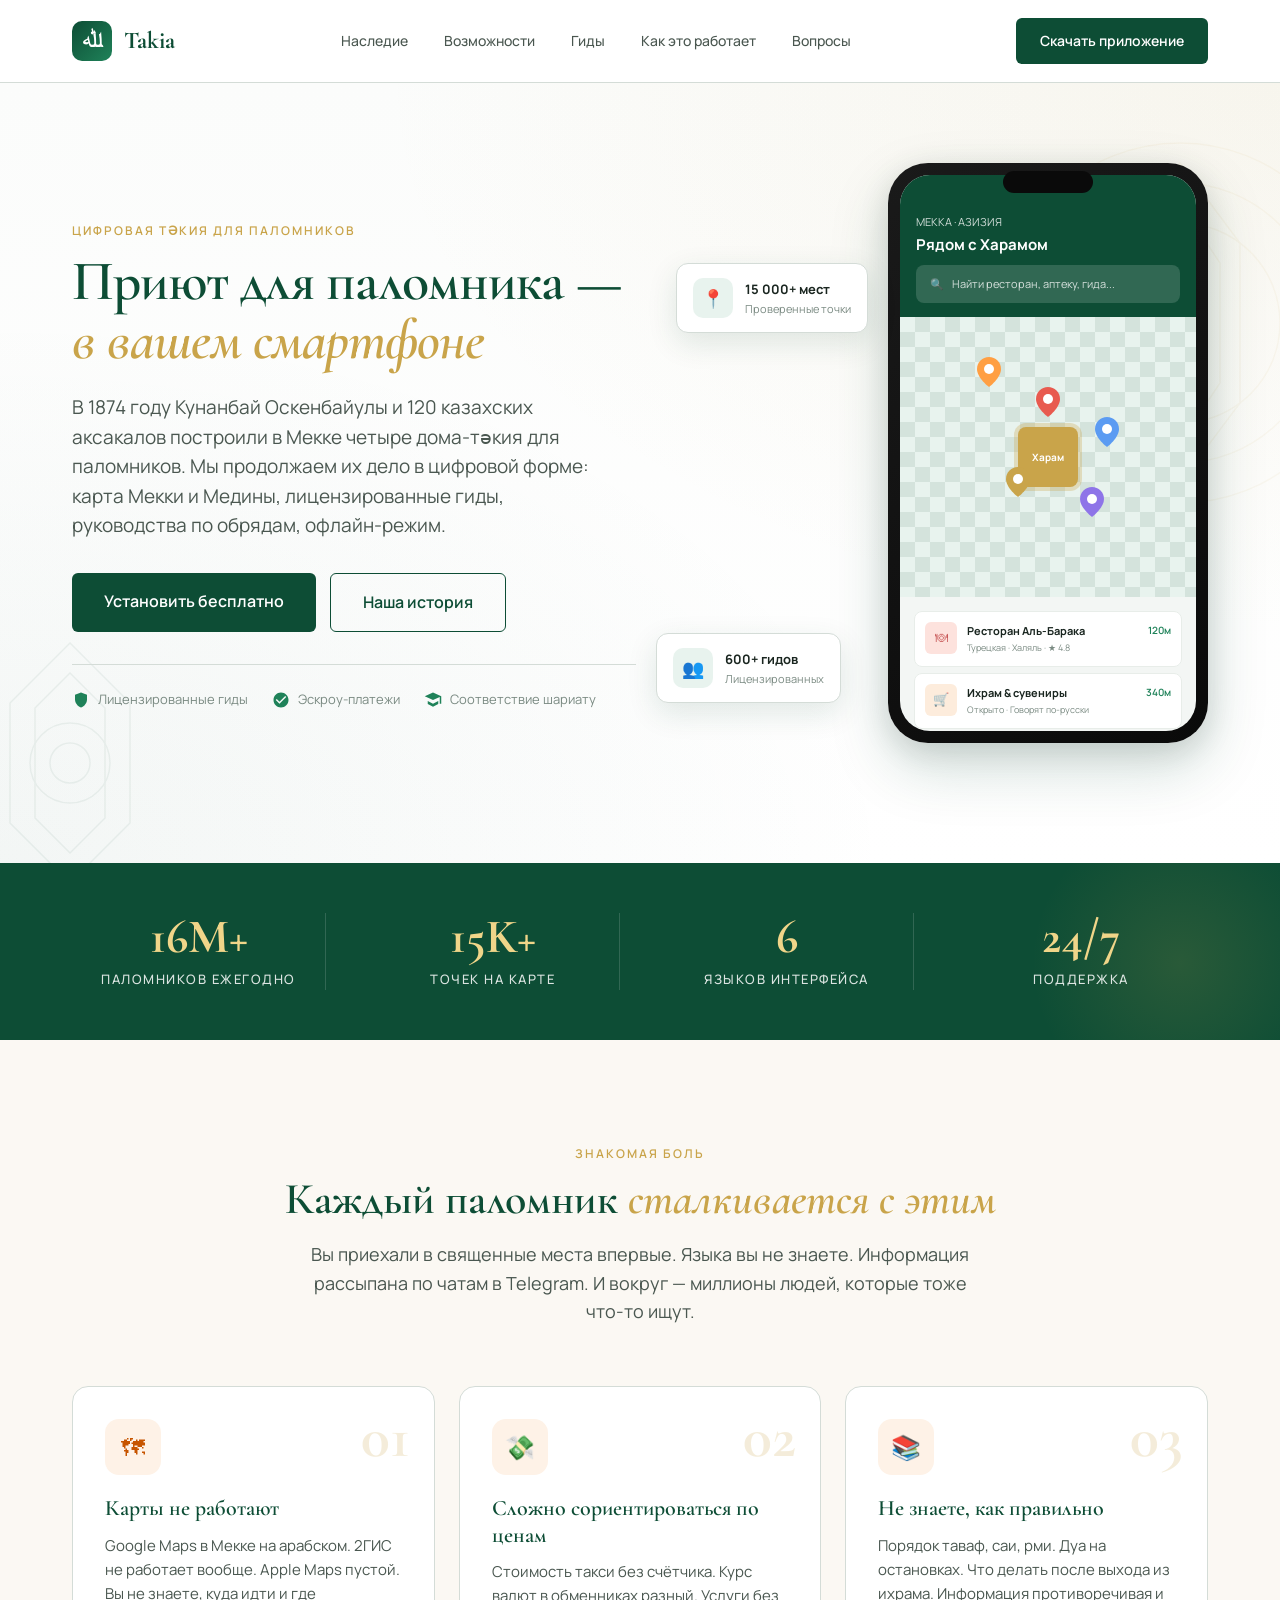
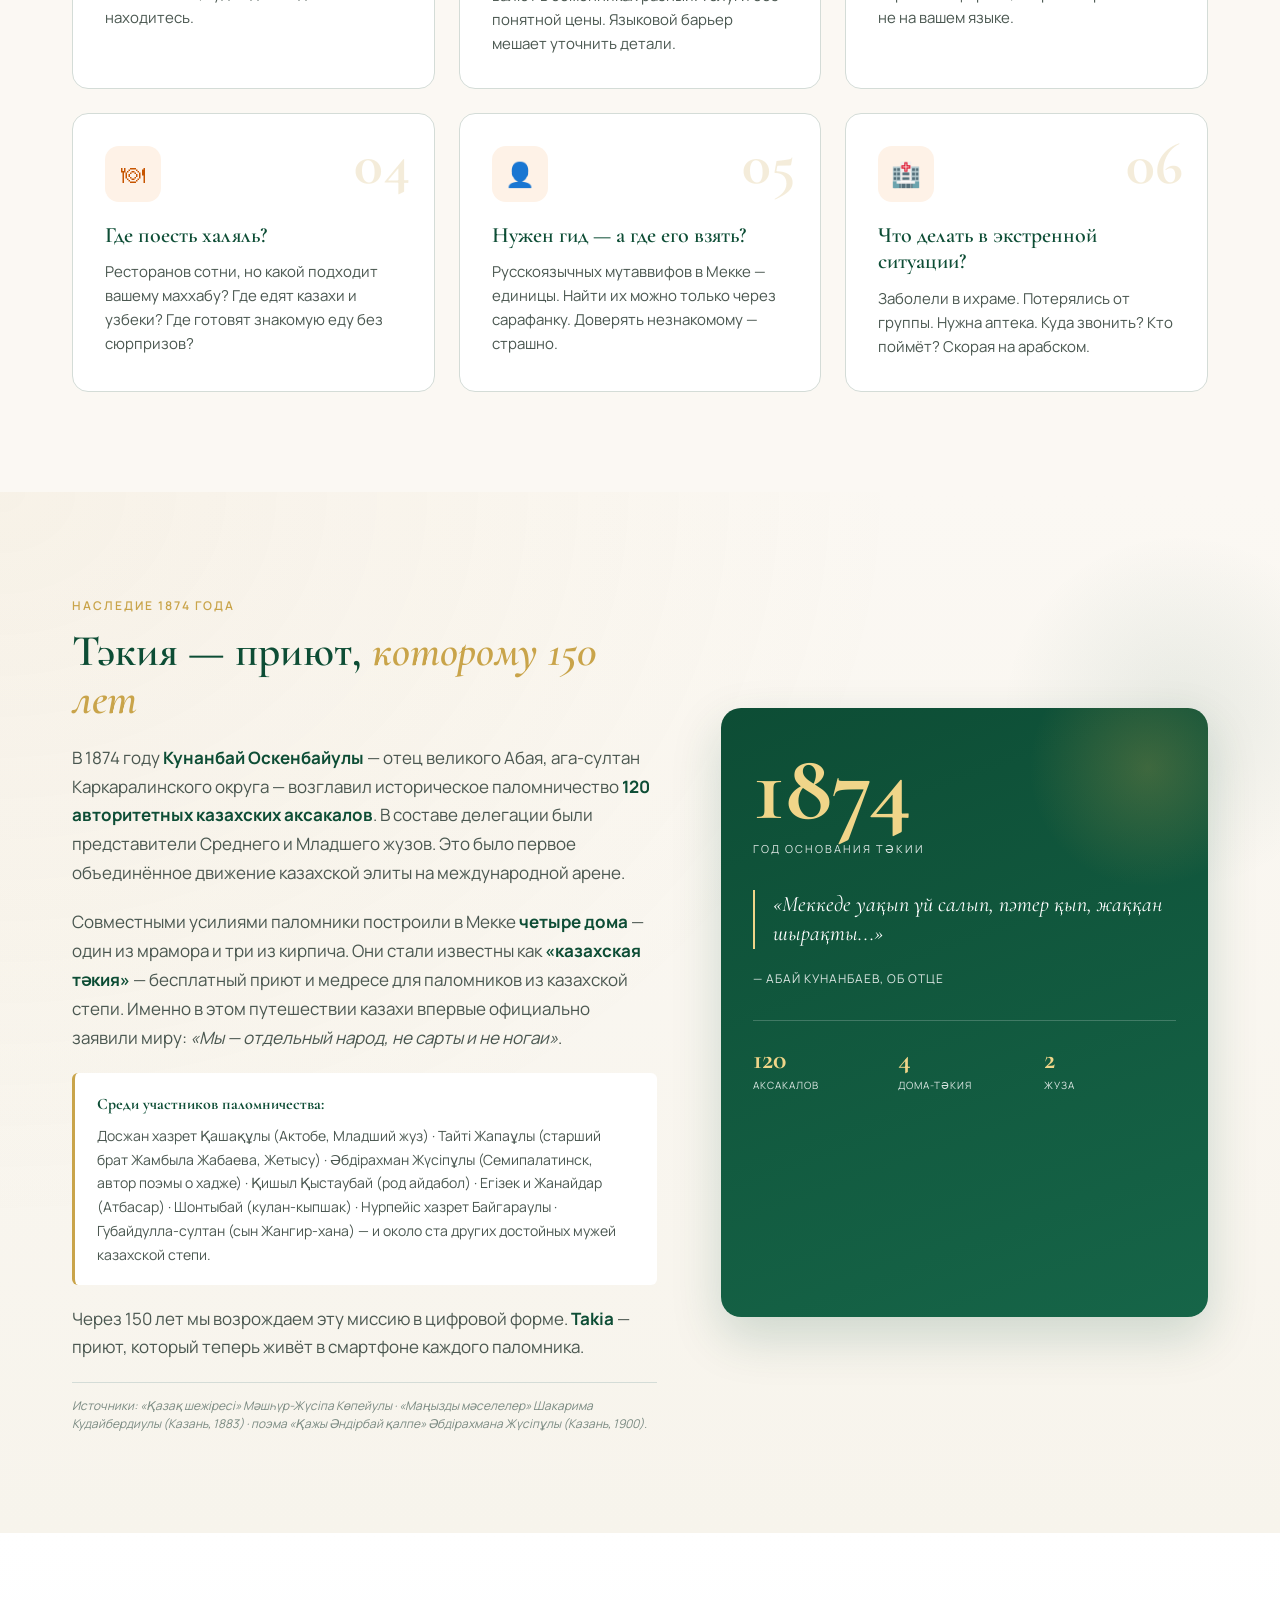
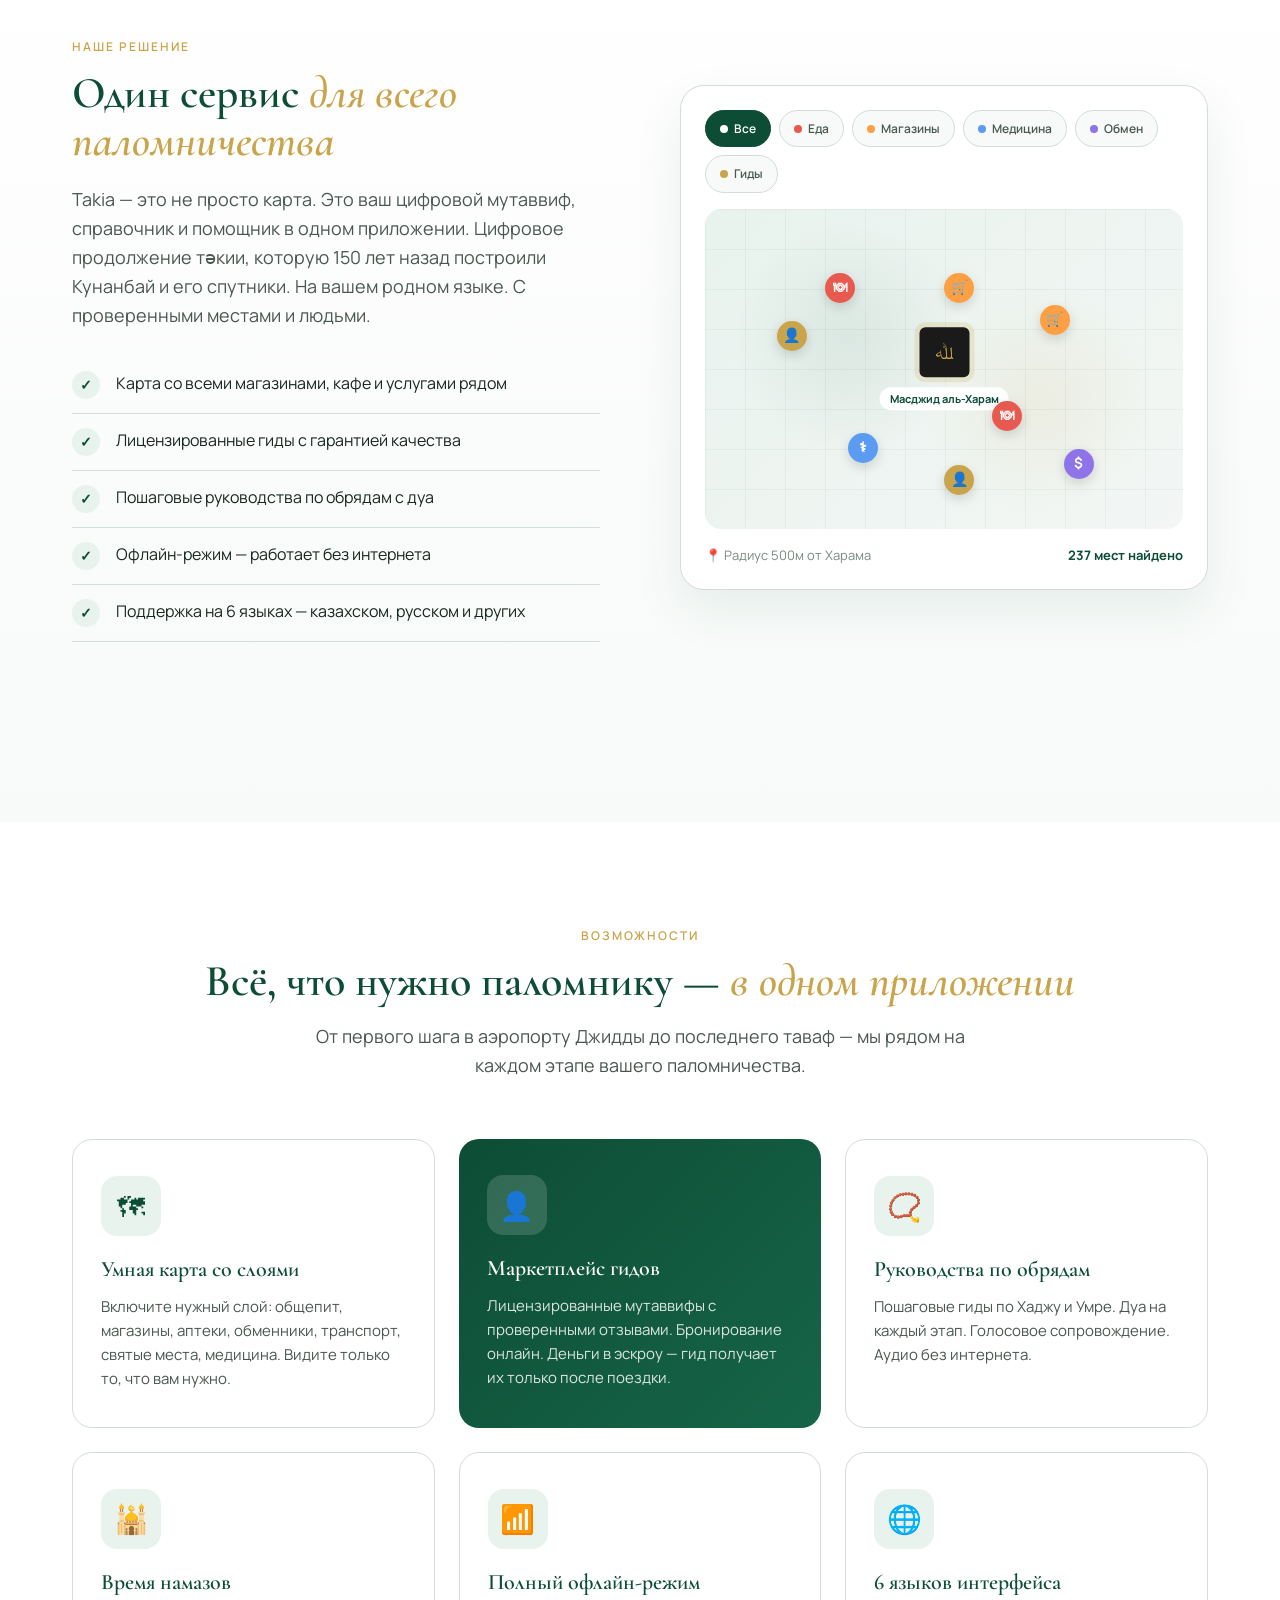
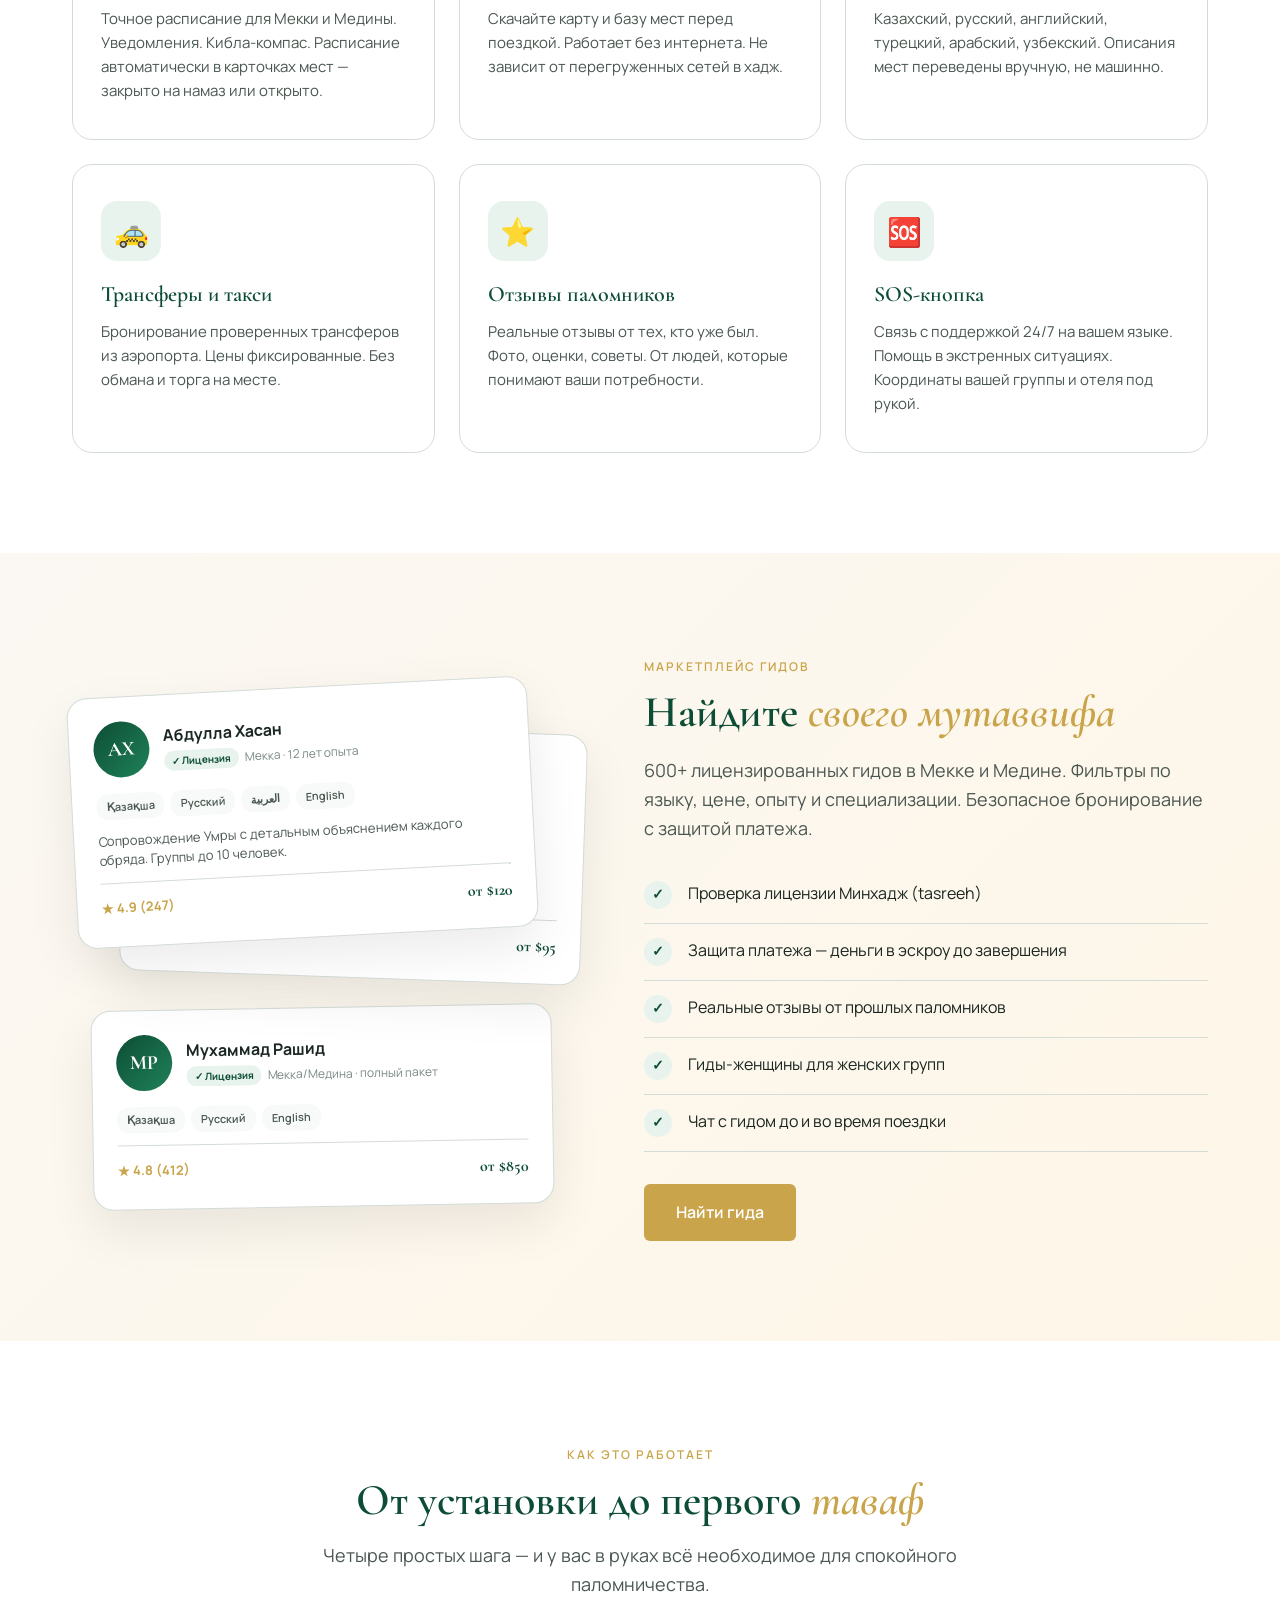
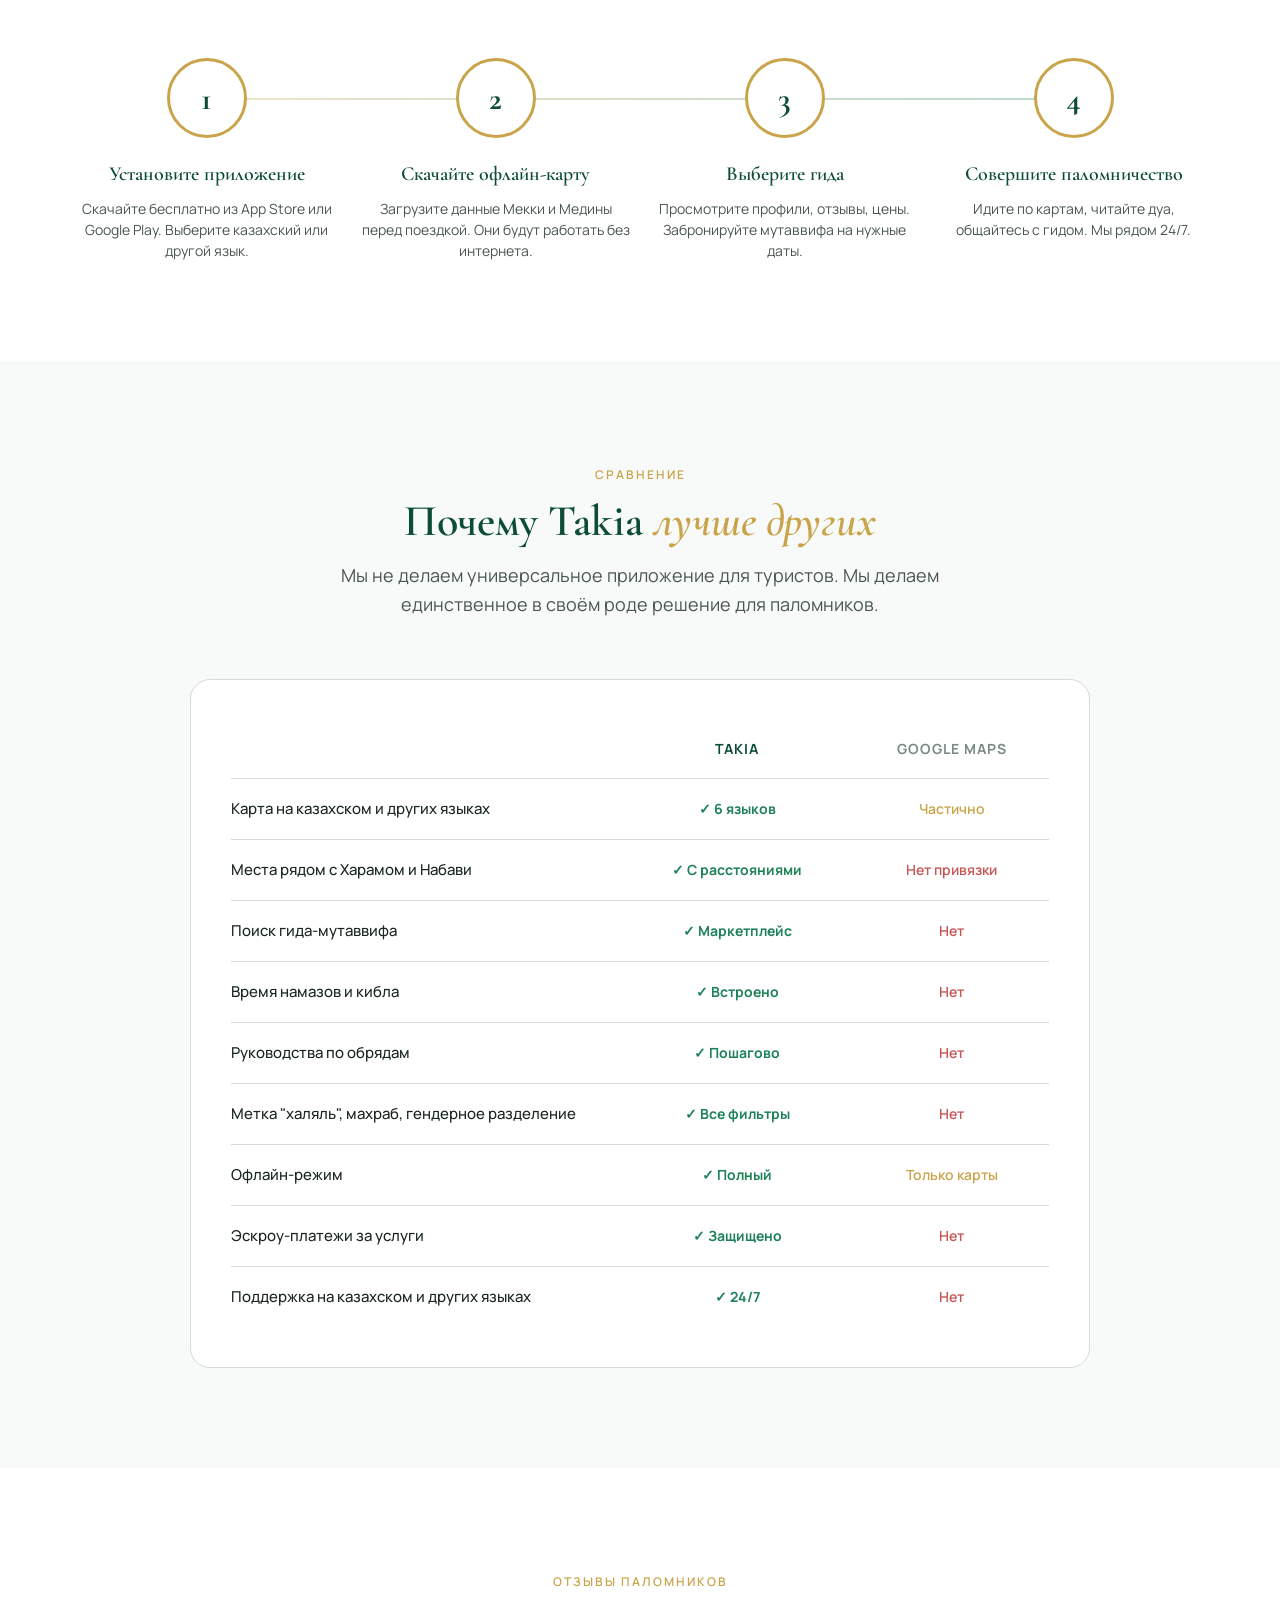
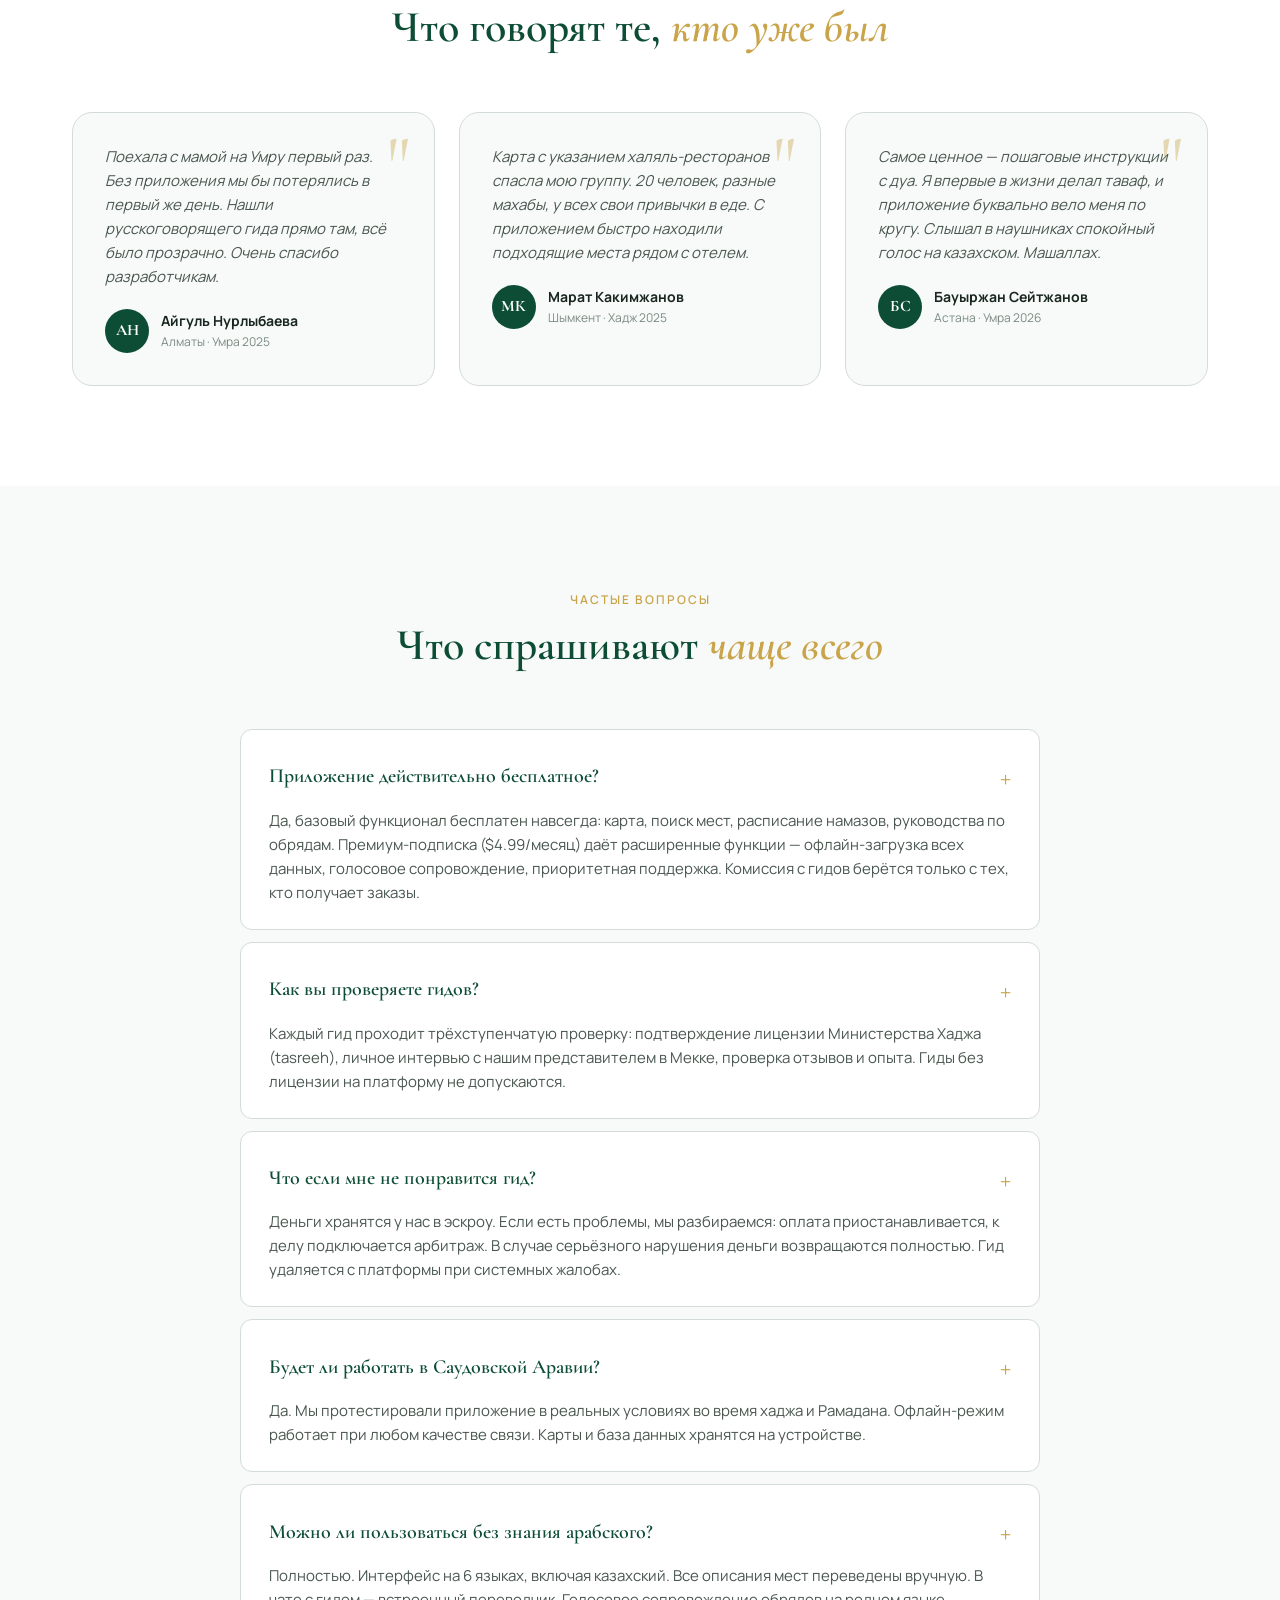
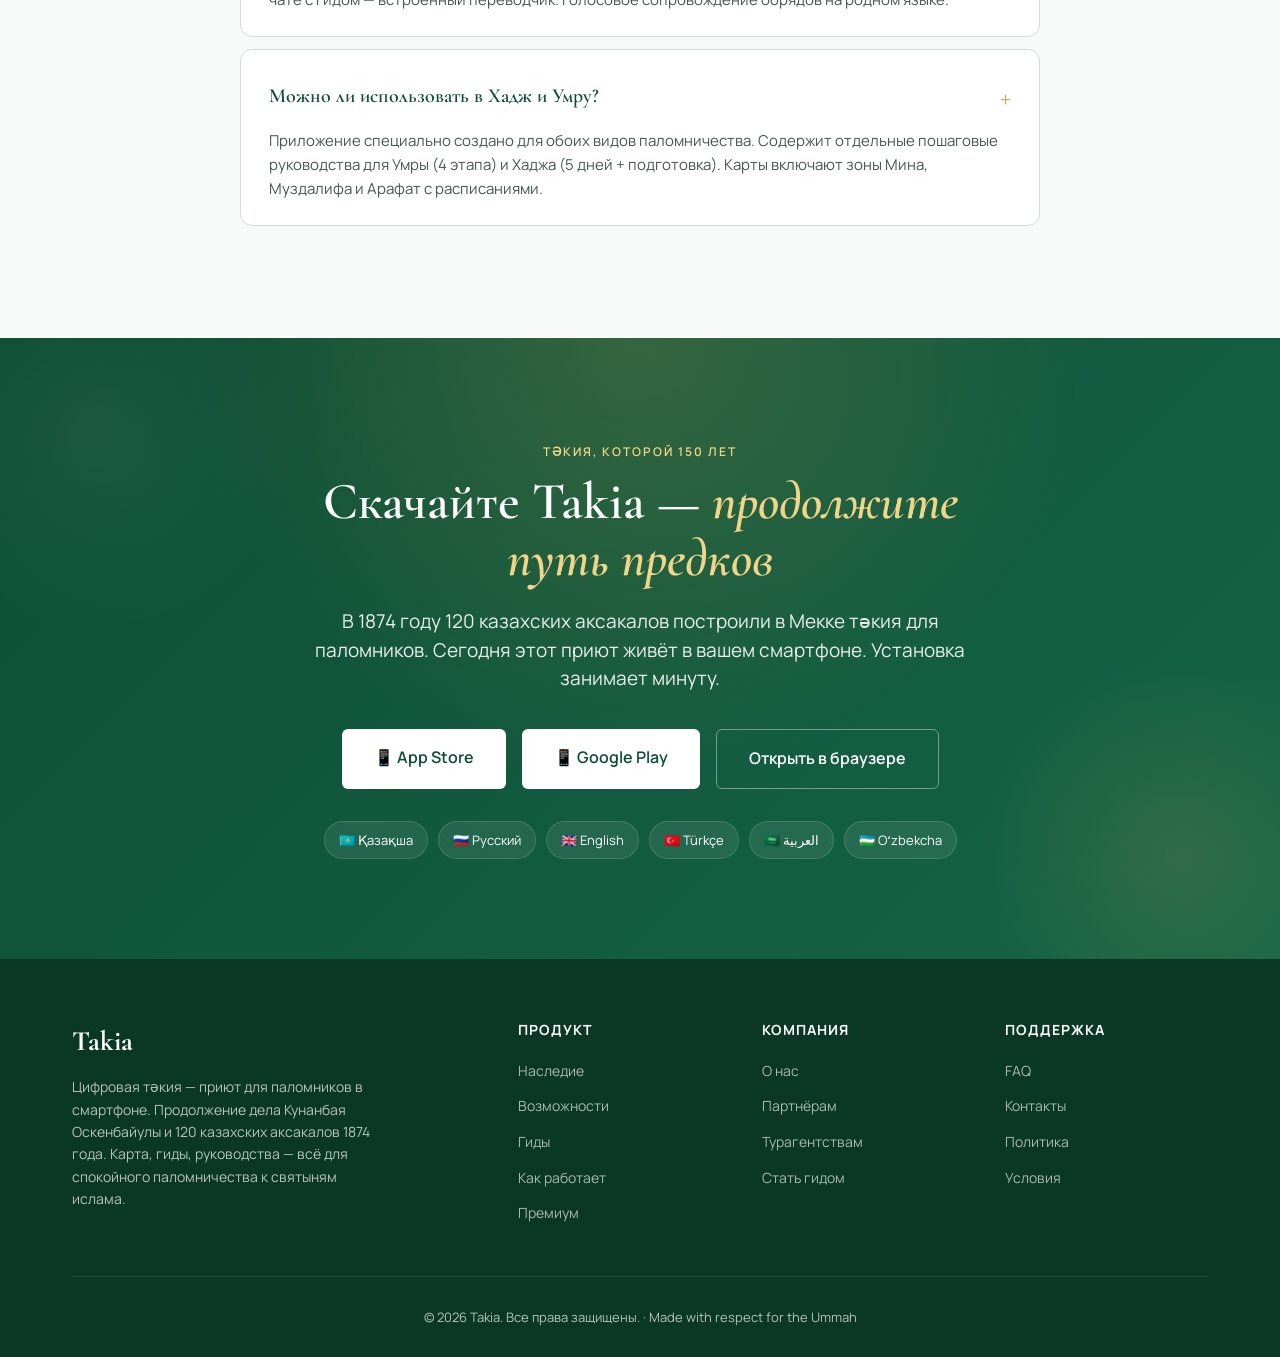
==== index.html @ d8cdbed8 "Add files via upload" ====
<!DOCTYPE html>
<html lang="ru">
<head>
<meta charset="UTF-8">
<meta name="viewport" content="width=device-width, initial-scale=1.0">
<title>Takia — Цифровая тәкия для паломников Мекки и Медины</title>
<link href="https://fonts.googleapis.com/css2?family=Cormorant+Garamond:wght@500;600;700&family=Manrope:wght@300;400;500;600;700;800&display=swap" rel="stylesheet">
<style>
  * { box-sizing: border-box; margin: 0; padding: 0; }
  html, body { overflow-x: hidden; max-width: 100%; }
  :root {
    --green-deep: #0d4d35;
    --green-mid: #166548;
    --green-light: #1f8259;
    --green-bg: #e8f3ee;
    --gold: #c9a44a;
    --gold-light: #f0d589;
    --gold-bg: #fef6e7;
    --ink: #1a2620;
    --ink-soft: #4a5750;
    --ink-mute: #7a8a82;
    --line: #d4dcd7;
    --bg-soft: #f7faf8;
    --white: #ffffff;
  }
  html { scroll-behavior: smooth; }
  body {
    font-family: 'Manrope', sans-serif;
    color: var(--ink);
    background: var(--white);
    line-height: 1.6;
    font-size: 16px;
  }
  .container { max-width: 1200px; margin: 0 auto; padding: 0 32px; }
  .display { font-family: 'Cormorant Garamond', serif; font-weight: 600; letter-spacing: -0.5px; }
  .label-tag {
    display: inline-block;
    font-size: 12px;
    text-transform: uppercase;
    letter-spacing: 2px;
    font-weight: 600;
    color: var(--gold);
    margin-bottom: 12px;
  }

  /* ============ NAV ============ */
  nav {
    position: sticky;
    top: 0;
    z-index: 100;
    background: rgba(255,255,255,0.95);
    backdrop-filter: blur(12px);
    border-bottom: 1px solid var(--line);
  }
  .nav-inner {
    max-width: 1200px;
    margin: 0 auto;
    padding: 18px 32px;
    display: flex;
    justify-content: space-between;
    align-items: center;
  }
  .logo {
    display: flex;
    align-items: center;
    gap: 12px;
    font-family: 'Cormorant Garamond', serif;
    font-size: 24px;
    font-weight: 700;
    color: var(--green-deep);
  }
  .logo-mark {
    width: 40px;
    height: 40px;
    background: linear-gradient(135deg, var(--green-deep), var(--green-light));
    border-radius: 10px;
    display: flex;
    align-items: center;
    justify-content: center;
    color: white;
    font-size: 20px;
    font-weight: 700;
  }
  .nav-links {
    display: flex;
    gap: 36px;
    list-style: none;
  }
  .nav-links a {
    color: var(--ink-soft);
    text-decoration: none;
    font-size: 14px;
    font-weight: 500;
    transition: color 0.2s;
  }
  .nav-links a:hover { color: var(--green-deep); }
  .btn {
    display: inline-block;
    padding: 12px 24px;
    border-radius: 6px;
    font-weight: 600;
    text-decoration: none;
    transition: all 0.2s;
    font-size: 14px;
    cursor: pointer;
    border: none;
  }
  .btn-primary {
    background: var(--green-deep);
    color: white;
  }
  .btn-primary:hover { background: var(--green-light); transform: translateY(-1px); }
  .btn-gold {
    background: var(--gold);
    color: white;
  }
  .btn-gold:hover { background: #b08f3a; }
  .btn-outline {
    background: transparent;
    color: var(--green-deep);
    border: 1.5px solid var(--green-deep);
  }
  .btn-outline:hover { background: var(--green-deep); color: white; }

  /* ============ HERO ============ */
  .hero {
    position: relative;
    padding: 80px 0 100px;
    background:
      radial-gradient(ellipse at top right, rgba(201,164,74,0.08) 0%, transparent 50%),
      radial-gradient(ellipse at bottom left, rgba(13,77,53,0.05) 0%, transparent 50%),
      linear-gradient(180deg, #fbfcfb 0%, #ffffff 100%);
    overflow: hidden;
  }
  .hero-ornament {
    position: absolute;
    opacity: 0.06;
    pointer-events: none;
  }
  .hero-ornament-1 {
    top: 40px;
    right: -100px;
    width: 400px;
    height: 400px;
  }
  .hero-ornament-2 {
    bottom: -50px;
    left: -80px;
    width: 300px;
    height: 300px;
  }
  .hero-inner {
    display: grid;
    grid-template-columns: minmax(0, 1.1fr) minmax(0, 1fr);
    gap: 60px;
    align-items: center;
    position: relative;
    z-index: 2;
  }
  .hero h1 {
    font-family: 'Cormorant Garamond', serif;
    font-size: 56px;
    line-height: 1.05;
    font-weight: 600;
    color: var(--green-deep);
    margin-bottom: 24px;
    letter-spacing: -1px;
  }
  .hero h1 .accent {
    color: var(--gold);
    font-style: italic;
  }
  .hero .lead {
    font-size: 19px;
    color: var(--ink-soft);
    margin-bottom: 32px;
    line-height: 1.55;
    max-width: 540px;
  }
  .hero-cta {
    display: flex;
    gap: 14px;
    margin-bottom: 32px;
  }
  .hero-trust {
    display: flex;
    gap: 24px;
    align-items: center;
    padding-top: 24px;
    border-top: 1px solid var(--line);
  }
  .trust-item {
    display: flex;
    align-items: center;
    gap: 8px;
    font-size: 13px;
    color: var(--ink-mute);
  }
  .trust-icon {
    width: 18px;
    height: 18px;
    color: var(--green-light);
  }

  /* Hero phone mockup */
  .hero-visual {
    position: relative;
    height: 600px;
    max-width: 100%;
  }
  .phone {
    position: absolute;
    width: 320px;
    height: 580px;
    background: linear-gradient(145deg, #1a1a1a, #0a0a0a);
    border-radius: 40px;
    padding: 12px;
    box-shadow:
      0 25px 60px rgba(13,77,53,0.18),
      0 8px 30px rgba(0,0,0,0.12);
    top: 0;
    right: 0;
  }
  .phone-screen {
    width: 100%;
    height: 100%;
    background: #f3f6f4;
    border-radius: 30px;
    overflow: hidden;
    position: relative;
  }
  .notch {
    position: absolute;
    top: 8px;
    left: 50%;
    transform: translateX(-50%);
    width: 90px;
    height: 22px;
    background: #0a0a0a;
    border-radius: 12px;
    z-index: 5;
  }
  .phone-header {
    background: var(--green-deep);
    padding: 38px 16px 14px;
    color: white;
  }
  .phone-search {
    background: rgba(255,255,255,0.15);
    padding: 10px 14px;
    border-radius: 8px;
    font-size: 11px;
    display: flex;
    align-items: center;
    gap: 8px;
    margin-top: 8px;
  }
  .phone-map {
    height: 280px;
    background:
      linear-gradient(45deg, #d4e3dc 25%, transparent 25%),
      linear-gradient(-45deg, #d4e3dc 25%, transparent 25%),
      linear-gradient(45deg, transparent 75%, #d4e3dc 75%),
      linear-gradient(-45deg, transparent 75%, #d4e3dc 75%);
    background-size: 30px 30px;
    background-color: #e8f3ee;
    background-position: 0 0, 0 15px, 15px -15px, -15px 0;
    position: relative;
    overflow: hidden;
  }
  .map-pin {
    position: absolute;
    width: 24px;
    height: 30px;
    transform: translate(-50%, -100%);
  }
  .pin-1 { top: 100px; left: 50%; }
  .pin-2 { top: 70px; left: 30%; }
  .pin-3 { top: 130px; left: 70%; }
  .pin-4 { top: 180px; left: 40%; }
  .pin-5 { top: 200px; left: 65%; }
  .map-haram {
    position: absolute;
    top: 50%;
    left: 50%;
    transform: translate(-50%, -50%);
    width: 60px;
    height: 60px;
    background: var(--gold);
    border-radius: 8px;
    display: flex;
    align-items: center;
    justify-content: center;
    color: white;
    font-size: 10px;
    font-weight: 700;
    box-shadow: 0 0 0 4px rgba(201,164,74,0.3);
  }
  .phone-list {
    padding: 14px;
  }
  .list-item {
    display: flex;
    gap: 10px;
    padding: 10px;
    background: white;
    border-radius: 8px;
    margin-bottom: 6px;
    border: 1px solid #e8ede9;
  }
  .list-icon {
    width: 32px;
    height: 32px;
    background: var(--green-bg);
    border-radius: 6px;
    display: flex;
    align-items: center;
    justify-content: center;
    color: var(--green-deep);
    font-size: 13px;
    flex-shrink: 0;
  }
  .list-text { flex: 1; min-width: 0; }
  .list-title {
    font-size: 11px;
    font-weight: 700;
    color: var(--ink);
    margin-bottom: 2px;
  }
  .list-meta {
    font-size: 9px;
    color: var(--ink-mute);
  }
  .list-distance {
    font-size: 10px;
    color: var(--green-light);
    font-weight: 600;
  }

  /* Floating badge */
  .float-badge {
    position: absolute;
    background: white;
    border: 1px solid var(--line);
    border-radius: 12px;
    padding: 14px 16px;
    box-shadow: 0 10px 30px rgba(13,77,53,0.12);
    display: flex;
    align-items: center;
    gap: 12px;
  }
  .badge-1 {
    top: 100px;
    left: -20px;
  }
  .badge-2 {
    bottom: 60px;
    left: -40px;
  }
  .badge-icon {
    width: 40px;
    height: 40px;
    background: var(--green-bg);
    border-radius: 10px;
    display: flex;
    align-items: center;
    justify-content: center;
    color: var(--green-deep);
    font-size: 18px;
  }
  .badge-text-title {
    font-size: 13px;
    font-weight: 700;
    color: var(--ink);
  }
  .badge-text-sub {
    font-size: 11px;
    color: var(--ink-mute);
  }

  /* ============ STATS BAR ============ */
  .stats {
    background: var(--green-deep);
    color: white;
    padding: 40px 0;
    position: relative;
    overflow: hidden;
  }
  .stats::before {
    content: "";
    position: absolute;
    top: -50px;
    right: -50px;
    width: 300px;
    height: 300px;
    background: radial-gradient(circle, rgba(201,164,74,0.15) 0%, transparent 70%);
    border-radius: 50%;
  }
  .stats-grid {
    display: grid;
    grid-template-columns: repeat(4, 1fr);
    gap: 40px;
    position: relative;
    z-index: 2;
  }
  .stat-item {
    text-align: center;
    border-right: 1px solid rgba(255,255,255,0.15);
    padding: 0 20px;
  }
  .stat-item:last-child { border-right: none; }
  .stat-num {
    font-family: 'Cormorant Garamond', serif;
    font-size: 48px;
    font-weight: 700;
    color: var(--gold-light);
    line-height: 1;
    margin-bottom: 8px;
  }
  .stat-label {
    font-size: 13px;
    text-transform: uppercase;
    letter-spacing: 1.5px;
    opacity: 0.85;
    font-weight: 500;
  }

  /* ============ PAIN SECTION ============ */
  section { padding: 100px 0; }
  .section-header {
    text-align: center;
    margin-bottom: 60px;
  }
  .section-header h2 {
    font-family: 'Cormorant Garamond', serif;
    font-size: 44px;
    font-weight: 600;
    color: var(--green-deep);
    line-height: 1.1;
    margin-bottom: 16px;
  }
  .section-header h2 .accent {
    color: var(--gold);
    font-style: italic;
  }
  .section-header .lead {
    font-size: 18px;
    color: var(--ink-soft);
    max-width: 680px;
    margin: 0 auto;
  }

  .pain {
    background: #fbf8f3;
  }
  .pain-grid {
    display: grid;
    grid-template-columns: repeat(3, 1fr);
    gap: 24px;
  }
  .pain-card {
    background: white;
    border-radius: 16px;
    padding: 32px;
    border: 1px solid var(--line);
    position: relative;
    transition: transform 0.3s, box-shadow 0.3s;
  }
  .pain-card:hover {
    transform: translateY(-4px);
    box-shadow: 0 20px 40px rgba(0,0,0,0.06);
  }
  .pain-num {
    position: absolute;
    top: 20px;
    right: 24px;
    font-family: 'Cormorant Garamond', serif;
    font-size: 60px;
    font-weight: 700;
    color: var(--gold);
    opacity: 0.2;
    line-height: 1;
  }
  .pain-icon {
    width: 56px;
    height: 56px;
    background: #fef2e7;
    border-radius: 14px;
    display: flex;
    align-items: center;
    justify-content: center;
    color: #c75500;
    font-size: 24px;
    margin-bottom: 20px;
  }
  .pain-card h3 {
    font-family: 'Cormorant Garamond', serif;
    font-size: 22px;
    font-weight: 600;
    color: var(--green-deep);
    margin-bottom: 12px;
    line-height: 1.2;
  }
  .pain-card p {
    color: var(--ink-soft);
    font-size: 15px;
    line-height: 1.6;
  }

  /* ============ HERITAGE ============ */
  .heritage {
    background:
      radial-gradient(ellipse at top left, rgba(201,164,74,0.07) 0%, transparent 50%),
      linear-gradient(180deg, #fbf8f3 0%, #f7f4ec 100%);
    position: relative;
    overflow: hidden;
  }
  .heritage::before {
    content: "";
    position: absolute;
    top: 40px;
    right: -80px;
    width: 360px;
    height: 360px;
    background-image:
      radial-gradient(circle, rgba(13,77,53,0.08) 0%, transparent 70%);
    pointer-events: none;
  }
  .heritage-grid {
    display: grid;
    grid-template-columns: minmax(0, 1.2fr) minmax(0, 1fr);
    gap: 64px;
    align-items: center;
    position: relative;
    z-index: 2;
  }
  .heritage-text .label-tag { color: var(--gold); }
  .heritage-text h2 {
    font-family: 'Cormorant Garamond', serif;
    font-size: 44px;
    font-weight: 600;
    color: var(--green-deep);
    line-height: 1.1;
    margin-bottom: 20px;
  }
  .heritage-text h2 .accent { color: var(--gold); font-style: italic; }
  .heritage-text .lead {
    font-size: 17px;
    color: var(--ink-soft);
    line-height: 1.7;
    margin-bottom: 20px;
  }
  .heritage-text .lead strong { color: var(--green-deep); font-weight: 700; }
  .heritage-names {
    background: white;
    border-left: 3px solid var(--gold);
    padding: 18px 22px;
    border-radius: 6px;
    margin-bottom: 20px;
    font-size: 14px;
    color: var(--ink-soft);
    line-height: 1.7;
  }
  .heritage-names strong { color: var(--green-deep); display: block; margin-bottom: 6px; font-family: 'Cormorant Garamond', serif; font-size: 16px; }
  .heritage-sources {
    font-size: 12px;
    color: var(--ink-mute);
    font-style: italic;
    line-height: 1.5;
    border-top: 1px solid var(--line);
    padding-top: 14px;
  }
  /* Visual side */
  .heritage-visual {
    position: relative;
    aspect-ratio: 4/5;
    background: linear-gradient(160deg, var(--green-deep) 0%, var(--green-mid) 100%);
    border-radius: 20px;
    padding: 32px;
    color: white;
    overflow: hidden;
    box-shadow: 0 20px 50px rgba(13,77,53,0.18);
  }
  .heritage-visual::before {
    content: "";
    position: absolute;
    top: -60px;
    right: -60px;
    width: 240px;
    height: 240px;
    background: radial-gradient(circle, rgba(201,164,74,0.25) 0%, transparent 70%);
    border-radius: 50%;
  }
  .heritage-year {
    font-family: 'Cormorant Garamond', serif;
    font-size: 96px;
    font-weight: 700;
    line-height: 1;
    color: var(--gold-light);
    margin-bottom: 4px;
    position: relative;
  }
  .heritage-year-label {
    font-size: 11px;
    text-transform: uppercase;
    letter-spacing: 2px;
    opacity: 0.85;
    margin-bottom: 32px;
    position: relative;
  }
  .heritage-quote {
    font-family: 'Cormorant Garamond', serif;
    font-size: 22px;
    line-height: 1.35;
    font-style: italic;
    margin-bottom: 20px;
    position: relative;
    padding-left: 18px;
    border-left: 2px solid var(--gold-light);
  }
  .heritage-quote-author {
    font-size: 12px;
    opacity: 0.85;
    letter-spacing: 1px;
    text-transform: uppercase;
    position: relative;
  }
  .heritage-stats {
    display: grid;
    grid-template-columns: repeat(3, 1fr);
    gap: 14px;
    margin-top: 32px;
    padding-top: 24px;
    border-top: 1px solid rgba(255,255,255,0.2);
    position: relative;
  }
  .h-stat .num {
    font-family: 'Cormorant Garamond', serif;
    font-size: 28px;
    color: var(--gold-light);
    line-height: 1;
    margin-bottom: 4px;
    font-weight: 700;
  }
  .h-stat .lbl {
    font-size: 10px;
    text-transform: uppercase;
    letter-spacing: 1px;
    opacity: 0.85;
  }
  @media (max-width: 768px) {
    .heritage-grid { grid-template-columns: 1fr; gap: 40px; }
    .heritage-text h2 { font-size: 30px; }
    .heritage-visual { padding: 24px; aspect-ratio: auto; }
    .heritage-year { font-size: 72px; }
    .heritage-quote { font-size: 18px; }
    .heritage-stats { gap: 8px; }
    .h-stat .num { font-size: 22px; }
  }

  /* ============ SOLUTION ============ */
  .solution {
    background: linear-gradient(180deg, white 0%, var(--bg-soft) 100%);
  }
  .solution-hero {
    display: grid;
    grid-template-columns: minmax(0, 1fr) minmax(0, 1fr);
    gap: 80px;
    align-items: center;
    margin-bottom: 80px;
  }
  .solution-text { min-width: 0; }
  .map-visual-wrap { min-width: 0; }
  .solution-text h2 {
    font-family: 'Cormorant Garamond', serif;
    font-size: 44px;
    font-weight: 600;
    color: var(--green-deep);
    line-height: 1.1;
    margin-bottom: 20px;
  }
  .solution-text h2 .accent {
    color: var(--gold);
    font-style: italic;
  }
  .solution-text .lead {
    font-size: 18px;
    color: var(--ink-soft);
    margin-bottom: 28px;
    line-height: 1.6;
  }
  .solution-list {
    list-style: none;
  }
  .solution-list li {
    display: flex;
    gap: 16px;
    padding: 14px 0;
    border-bottom: 1px solid var(--line);
    font-size: 16px;
  }
  .check {
    width: 28px;
    height: 28px;
    background: var(--green-bg);
    border-radius: 50%;
    display: flex;
    align-items: center;
    justify-content: center;
    color: var(--green-deep);
    font-weight: 700;
    font-size: 14px;
    flex-shrink: 0;
  }

  /* Map visual */
  .map-visual {
    background: white;
    border-radius: 24px;
    padding: 24px;
    border: 1px solid var(--line);
    box-shadow: 0 20px 50px rgba(13,77,53,0.08);
    max-width: 100%;
    overflow: hidden;
    box-sizing: border-box;
  }
  .map-tabs {
    display: flex;
    gap: 8px;
    margin-bottom: 16px;
    flex-wrap: wrap;
  }
  .map-tab {
    padding: 8px 14px;
    border-radius: 20px;
    font-size: 12px;
    font-weight: 600;
    background: var(--bg-soft);
    color: var(--ink-soft);
    border: 1px solid var(--line);
    display: flex;
    align-items: center;
    gap: 6px;
  }
  .map-tab.active {
    background: var(--green-deep);
    color: white;
    border-color: var(--green-deep);
  }
  .map-tab .dot {
    width: 8px;
    height: 8px;
    border-radius: 50%;
  }
  .dot-food { background: #e85a4f; }
  .dot-shop { background: #ff9f43; }
  .dot-medical { background: #5b9bf2; }
  .dot-money { background: #8e74e8; }
  .dot-guide { background: var(--gold); }
  .map-canvas {
    height: 320px;
    background:
      radial-gradient(circle at 30% 40%, rgba(13,77,53,0.08) 0%, transparent 30%),
      radial-gradient(circle at 70% 60%, rgba(201,164,74,0.1) 0%, transparent 30%),
      linear-gradient(135deg, #e8f3ee 0%, #f3f6f4 100%);
    border-radius: 16px;
    position: relative;
    overflow: hidden;
  }
  .map-canvas::before {
    content: "";
    position: absolute;
    inset: 0;
    background-image:
      linear-gradient(rgba(13,77,53,0.05) 1px, transparent 1px),
      linear-gradient(90deg, rgba(13,77,53,0.05) 1px, transparent 1px);
    background-size: 40px 40px;
  }
  .map-kaaba {
    position: absolute;
    top: 50%;
    left: 50%;
    transform: translate(-50%, -50%);
    text-align: center;
  }
  .kaaba-block {
    width: 50px;
    height: 50px;
    background: #1a1a1a;
    border-radius: 6px;
    margin: 0 auto 8px;
    position: relative;
    box-shadow: 0 0 0 5px rgba(201,164,74,0.2);
  }
  .kaaba-block::after {
    content: "ﷲ";
    position: absolute;
    top: 50%;
    left: 50%;
    transform: translate(-50%, -50%);
    color: var(--gold);
    font-size: 18px;
  }
  .kaaba-label {
    background: white;
    padding: 3px 10px;
    border-radius: 20px;
    font-size: 11px;
    font-weight: 700;
    color: var(--green-deep);
    display: inline-block;
  }
  .map-marker {
    position: absolute;
    width: 30px;
    height: 30px;
    border-radius: 50%;
    display: flex;
    align-items: center;
    justify-content: center;
    color: white;
    font-size: 14px;
    font-weight: 700;
    box-shadow: 0 4px 12px rgba(0,0,0,0.15);
    cursor: pointer;
    transition: transform 0.2s;
  }
  .map-marker:hover { transform: scale(1.15); }
  .m-food { background: #e85a4f; }
  .m-shop { background: #ff9f43; }
  .m-medical { background: #5b9bf2; }
  .m-money { background: #8e74e8; }
  .m-guide { background: var(--gold); }
  .mk-1 { top: 20%; left: 25%; }
  .mk-2 { top: 30%; left: 70%; }
  .mk-3 { top: 70%; left: 30%; }
  .mk-4 { top: 75%; left: 75%; }
  .mk-5 { top: 35%; left: 15%; }
  .mk-6 { top: 60%; left: 60%; }
  .mk-7 { top: 20%; left: 50%; }
  .mk-8 { top: 80%; left: 50%; }

  /* ============ FEATURES GRID ============ */
  .features {
    background: white;
  }
  .features-grid {
    display: grid;
    grid-template-columns: repeat(3, 1fr);
    gap: 24px;
  }
  .feature-card {
    background: white;
    padding: 36px 28px;
    border-radius: 20px;
    border: 1px solid var(--line);
    transition: all 0.3s;
    position: relative;
    overflow: hidden;
  }
  .feature-card::before {
    content: "";
    position: absolute;
    top: 0;
    left: 0;
    right: 0;
    height: 3px;
    background: var(--gold);
    transform: scaleX(0);
    transition: transform 0.3s;
    transform-origin: left;
  }
  .feature-card:hover {
    border-color: var(--green-light);
    transform: translateY(-4px);
    box-shadow: 0 20px 40px rgba(13,77,53,0.08);
  }
  .feature-card:hover::before { transform: scaleX(1); }
  .feature-card.highlight {
    background: linear-gradient(135deg, var(--green-deep), var(--green-mid));
    color: white;
    border: none;
  }
  .feature-card.highlight::before { background: var(--gold-light); }
  .feature-card.highlight h3 { color: white; }
  .feature-card.highlight p { color: rgba(255,255,255,0.85); }
  .feature-card.highlight .feat-icon {
    background: rgba(255,255,255,0.15);
    color: var(--gold-light);
  }
  .feat-icon {
    width: 60px;
    height: 60px;
    background: var(--green-bg);
    border-radius: 16px;
    display: flex;
    align-items: center;
    justify-content: center;
    color: var(--green-deep);
    font-size: 28px;
    margin-bottom: 20px;
  }
  .feature-card h3 {
    font-family: 'Cormorant Garamond', serif;
    font-size: 22px;
    font-weight: 600;
    color: var(--green-deep);
    margin-bottom: 12px;
    line-height: 1.2;
  }
  .feature-card p {
    font-size: 15px;
    color: var(--ink-soft);
    line-height: 1.6;
  }

  /* ============ GUIDE MARKETPLACE ============ */
  .guides {
    background: linear-gradient(135deg, #fbf8f3 0%, #fef6e7 100%);
  }
  .guides-inner {
    display: grid;
    grid-template-columns: minmax(0, 1fr) minmax(0, 1.1fr);
    gap: 60px;
    align-items: center;
  }
  .guide-card-stack {
    position: relative;
    height: 520px;
    max-width: 100%;
  }
  .guide-card {
    background: white;
    border-radius: 20px;
    padding: 24px;
    box-shadow: 0 20px 50px rgba(0,0,0,0.08);
    position: absolute;
    width: 90%;
    border: 1px solid var(--line);
  }
  .gc-1 {
    top: 0;
    left: 0;
    z-index: 3;
    transform: rotate(-3deg);
  }
  .gc-2 {
    top: 40px;
    right: 0;
    z-index: 2;
    transform: rotate(2deg);
  }
  .gc-3 {
    bottom: 0;
    left: 20px;
    z-index: 1;
    transform: rotate(-1deg);
  }
  .guide-header {
    display: flex;
    align-items: center;
    gap: 14px;
    margin-bottom: 16px;
  }
  .guide-avatar {
    width: 56px;
    height: 56px;
    border-radius: 50%;
    background: linear-gradient(135deg, var(--green-deep), var(--green-light));
    color: white;
    display: flex;
    align-items: center;
    justify-content: center;
    font-weight: 700;
    font-size: 20px;
    font-family: 'Cormorant Garamond', serif;
  }
  .guide-name {
    font-weight: 700;
    font-size: 16px;
    color: var(--ink);
  }
  .guide-cred {
    font-size: 12px;
    color: var(--ink-mute);
    display: flex;
    align-items: center;
    gap: 6px;
    margin-top: 2px;
  }
  .verified {
    background: var(--green-bg);
    color: var(--green-deep);
    padding: 2px 8px;
    border-radius: 10px;
    font-size: 10px;
    font-weight: 700;
  }
  .guide-langs {
    display: flex;
    gap: 6px;
    flex-wrap: wrap;
    margin-bottom: 12px;
  }
  .lang-tag {
    background: var(--bg-soft);
    color: var(--ink-soft);
    padding: 4px 10px;
    border-radius: 12px;
    font-size: 11px;
    font-weight: 600;
  }
  .guide-meta {
    display: flex;
    justify-content: space-between;
    padding-top: 14px;
    border-top: 1px solid var(--line);
    font-size: 13px;
  }
  .guide-rating { color: var(--gold); font-weight: 700; }
  .guide-price {
    color: var(--green-deep);
    font-weight: 700;
    font-size: 16px;
    font-family: 'Cormorant Garamond', serif;
  }

  /* ============ HOW IT WORKS ============ */
  .how {
    background: white;
  }
  .how-steps {
    display: grid;
    grid-template-columns: repeat(4, 1fr);
    gap: 20px;
    position: relative;
  }
  .how-steps::before {
    content: "";
    position: absolute;
    top: 40px;
    left: 12.5%;
    right: 12.5%;
    height: 2px;
    background: linear-gradient(90deg, var(--gold) 0%, var(--green-light) 100%);
    opacity: 0.3;
    z-index: 0;
  }
  .how-step {
    text-align: center;
    position: relative;
    z-index: 2;
  }
  .step-num {
    width: 80px;
    height: 80px;
    background: white;
    border: 3px solid var(--gold);
    border-radius: 50%;
    margin: 0 auto 20px;
    display: flex;
    align-items: center;
    justify-content: center;
    font-family: 'Cormorant Garamond', serif;
    font-size: 32px;
    font-weight: 700;
    color: var(--green-deep);
  }
  .how-step h4 {
    font-family: 'Cormorant Garamond', serif;
    font-size: 20px;
    font-weight: 600;
    color: var(--green-deep);
    margin-bottom: 8px;
  }
  .how-step p {
    font-size: 14px;
    color: var(--ink-soft);
    line-height: 1.5;
  }

  /* ============ BENEFITS COMPARISON ============ */
  .benefits {
    background: var(--bg-soft);
  }
  .compare {
    background: white;
    border-radius: 20px;
    padding: 40px;
    border: 1px solid var(--line);
    max-width: 900px;
    margin: 0 auto;
  }
  .compare-row {
    display: grid;
    grid-template-columns: 2fr 1fr 1fr;
    gap: 20px;
    padding: 18px 0;
    border-bottom: 1px solid var(--line);
    align-items: center;
  }
  .compare-row:last-child { border-bottom: none; }
  .compare-header {
    font-weight: 700;
    color: var(--ink-mute);
    font-size: 13px;
    text-transform: uppercase;
    letter-spacing: 1px;
  }
  .compare-feature {
    font-size: 15px;
    color: var(--ink);
    font-weight: 500;
  }
  .compare-cell {
    text-align: center;
    font-size: 14px;
  }
  .yes { color: var(--green-light); font-weight: 700; }
  .no { color: #c75555; font-weight: 600; }
  .partial { color: #c9a44a; font-weight: 600; }

  /* ============ TESTIMONIALS ============ */
  .testimonials {
    background: white;
  }
  .test-grid {
    display: grid;
    grid-template-columns: repeat(3, 1fr);
    gap: 24px;
  }
  .test-card {
    background: var(--bg-soft);
    border-radius: 20px;
    padding: 32px;
    position: relative;
    border: 1px solid var(--line);
  }
  .test-quote {
    font-family: 'Cormorant Garamond', serif;
    font-size: 80px;
    color: var(--gold);
    line-height: 0.8;
    opacity: 0.4;
    position: absolute;
    top: 20px;
    right: 24px;
  }
  .test-text {
    font-size: 15px;
    color: var(--ink-soft);
    line-height: 1.6;
    margin-bottom: 20px;
    font-style: italic;
    position: relative;
    z-index: 2;
  }
  .test-author {
    display: flex;
    align-items: center;
    gap: 12px;
  }
  .test-avatar {
    width: 44px;
    height: 44px;
    border-radius: 50%;
    background: var(--green-deep);
    color: white;
    display: flex;
    align-items: center;
    justify-content: center;
    font-weight: 700;
    font-family: 'Cormorant Garamond', serif;
  }
  .test-name {
    font-weight: 700;
    color: var(--ink);
    font-size: 14px;
  }
  .test-role {
    font-size: 12px;
    color: var(--ink-mute);
  }

  /* ============ FAQ ============ */
  .faq {
    background: var(--bg-soft);
  }
  .faq-list {
    max-width: 800px;
    margin: 0 auto;
  }
  .faq-item {
    background: white;
    border: 1px solid var(--line);
    border-radius: 12px;
    padding: 24px 28px;
    margin-bottom: 12px;
  }
  .faq-q {
    font-family: 'Cormorant Garamond', serif;
    font-size: 20px;
    font-weight: 600;
    color: var(--green-deep);
    margin-bottom: 10px;
    display: flex;
    justify-content: space-between;
    align-items: center;
  }
  .faq-q::after {
    content: "+";
    color: var(--gold);
    font-size: 28px;
    font-weight: 400;
  }
  .faq-a {
    font-size: 15px;
    color: var(--ink-soft);
    line-height: 1.6;
  }

  /* ============ CTA FINAL ============ */
  .cta-final {
    background:
      radial-gradient(ellipse at top, rgba(201,164,74,0.2) 0%, transparent 50%),
      linear-gradient(135deg, var(--green-deep) 0%, var(--green-mid) 100%);
    color: white;
    text-align: center;
    padding: 100px 0;
    position: relative;
    overflow: hidden;
  }
  .cta-final::before {
    content: "";
    position: absolute;
    bottom: -100px;
    right: -100px;
    width: 400px;
    height: 400px;
    background: radial-gradient(circle, rgba(201,164,74,0.15) 0%, transparent 70%);
    border-radius: 50%;
  }
  .cta-final::after {
    content: "";
    position: absolute;
    top: -100px;
    left: -100px;
    width: 400px;
    height: 400px;
    background: radial-gradient(circle, rgba(255,255,255,0.05) 0%, transparent 70%);
    border-radius: 50%;
  }
  .cta-final-inner {
    position: relative;
    z-index: 2;
    max-width: 700px;
    margin: 0 auto;
  }
  .cta-final h2 {
    font-family: 'Cormorant Garamond', serif;
    font-size: 52px;
    font-weight: 600;
    line-height: 1.1;
    margin-bottom: 20px;
  }
  .cta-final h2 .accent {
    color: var(--gold-light);
    font-style: italic;
  }
  .cta-final p {
    font-size: 19px;
    opacity: 0.9;
    margin-bottom: 36px;
    line-height: 1.5;
  }
  .cta-buttons {
    display: flex;
    gap: 16px;
    justify-content: center;
    flex-wrap: wrap;
    margin-bottom: 32px;
  }
  .btn-large {
    padding: 16px 32px;
    font-size: 16px;
  }
  .btn-white {
    background: white;
    color: var(--green-deep);
  }
  .btn-white:hover { background: var(--gold-light); }
  .btn-ghost {
    background: transparent;
    color: white;
    border: 1.5px solid rgba(255,255,255,0.4);
  }
  .btn-ghost:hover { background: rgba(255,255,255,0.1); }
  .app-badges {
    display: flex;
    gap: 12px;
    justify-content: center;
    flex-wrap: wrap;
  }
  .app-badge {
    background: rgba(255,255,255,0.1);
    border: 1px solid rgba(255,255,255,0.2);
    padding: 12px 20px;
    border-radius: 10px;
    color: white;
    font-size: 13px;
    display: flex;
    align-items: center;
    gap: 10px;
    text-decoration: none;
  }
  .app-badge:hover { background: rgba(255,255,255,0.18); }

  /* ============ FOOTER ============ */
  footer {
    background: #0a3825;
    color: rgba(255,255,255,0.7);
    padding: 60px 0 30px;
  }
  .footer-grid {
    display: grid;
    grid-template-columns: 2fr 1fr 1fr 1fr;
    gap: 40px;
    margin-bottom: 40px;
  }
  .footer-brand h4 {
    font-family: 'Cormorant Garamond', serif;
    font-size: 28px;
    color: white;
    margin-bottom: 12px;
  }
  .footer-brand p {
    font-size: 14px;
    line-height: 1.6;
    max-width: 320px;
  }
  .footer-col h5 {
    color: white;
    font-size: 14px;
    margin-bottom: 16px;
    text-transform: uppercase;
    letter-spacing: 1px;
  }
  .footer-col ul {
    list-style: none;
  }
  .footer-col ul li {
    margin-bottom: 10px;
  }
  .footer-col ul a {
    color: rgba(255,255,255,0.65);
    text-decoration: none;
    font-size: 14px;
    transition: color 0.2s;
  }
  .footer-col ul a:hover { color: var(--gold-light); }
  .footer-bottom {
    padding-top: 30px;
    border-top: 1px solid rgba(255,255,255,0.1);
    text-align: center;
    font-size: 13px;
  }

  /* Languages tags row */
  .languages-row {
    display: flex;
    gap: 10px;
    justify-content: center;
    flex-wrap: wrap;
    margin-top: 24px;
  }
  .lang-pill {
    background: rgba(255,255,255,0.08);
    border: 1px solid rgba(255,255,255,0.15);
    padding: 8px 14px;
    border-radius: 30px;
    font-size: 13px;
    color: white;
    display: flex;
    align-items: center;
    gap: 8px;
  }

  /* ===================== RESPONSIVE ===================== */

  /* === TABLET (1024px and below) === */
  @media (max-width: 1024px) {
    .container { padding: 0 24px; }
    .hero h1 { font-size: 44px; }
    .section-header h2,
    .solution-text h2,
    .cta-final h2 { font-size: 38px; }
    .hero .lead, .section-header .lead { font-size: 17px; }
    .features-grid { grid-template-columns: repeat(2, 1fr); }
    .pain-grid { grid-template-columns: repeat(2, 1fr); }
    .test-grid { grid-template-columns: repeat(2, 1fr); }
    .footer-grid { grid-template-columns: 2fr 1fr 1fr; }
    .footer-grid .footer-col:last-child { grid-column: span 3; }
  }

  /* === MOBILE LARGE (768px and below) === */
  @media (max-width: 768px) {
    body { font-size: 15px; }
    .container { padding: 0 18px; }
    section { padding: 60px 0; }

    /* Navigation */
    .nav-inner { padding: 14px 18px; }
    .nav-links { display: none; }
    .logo { font-size: 20px; }
    .logo-mark { width: 36px; height: 36px; font-size: 18px; }
    nav .btn { padding: 10px 16px; font-size: 13px; }

    /* Hero */
    .hero { padding: 50px 0 60px; }
    .hero-inner {
      grid-template-columns: 1fr;
      gap: 50px;
    }
    .hero h1 { font-size: 36px; line-height: 1.1; }
    .hero .lead { font-size: 16px; }
    .hero-cta {
      flex-direction: column;
      gap: 10px;
    }
    .hero-cta .btn { width: 100%; text-align: center; }
    .hero-trust {
      flex-direction: column;
      align-items: flex-start;
      gap: 12px;
    }
    .hero-visual {
      height: 560px;
      display: flex;
      justify-content: center;
      align-items: flex-start;
    }
    .phone {
      position: relative;
      right: auto;
      top: auto;
      width: 280px;
      height: 540px;
    }
    .float-badge { padding: 10px 12px; }
    .badge-1 { top: 60px; left: -10px; }
    .badge-2 { bottom: 40px; left: -20px; }
    .badge-text-title { font-size: 12px; }
    .badge-text-sub { font-size: 10px; }
    .badge-icon { width: 32px; height: 32px; font-size: 14px; }

    /* Hero ornaments smaller */
    .hero-ornament-1 { width: 250px; height: 250px; right: -80px; }
    .hero-ornament-2 { width: 200px; height: 200px; left: -60px; }

    /* Stats */
    .stats { padding: 35px 0; }
    .stats-grid {
      grid-template-columns: repeat(2, 1fr);
      gap: 24px 16px;
    }
    .stat-item {
      border-right: none;
      padding: 0;
    }
    .stat-item:nth-child(odd) {
      border-right: 1px solid rgba(255,255,255,0.15);
    }
    .stat-num { font-size: 36px; }
    .stat-label { font-size: 11px; letter-spacing: 1px; }

    /* Section headers */
    .section-header { margin-bottom: 40px; }
    .section-header h2,
    .solution-text h2 { font-size: 30px; }
    .section-header .lead { font-size: 15px; }
    .label-tag { font-size: 11px; }

    /* Pain */
    .pain-grid {
      grid-template-columns: 1fr;
      gap: 16px;
    }
    .pain-card { padding: 24px; }
    .pain-card h3 { font-size: 19px; }
    .pain-card p { font-size: 14px; }
    .pain-num { font-size: 44px; top: 14px; right: 18px; }
    .pain-icon { width: 48px; height: 48px; font-size: 20px; }

    /* Solution */
    .solution-hero {
      grid-template-columns: 1fr;
      gap: 40px;
    }
    .map-visual { padding: 18px; }
    .map-canvas { height: 280px; }
    .map-tabs { gap: 6px; }
    .map-tab { padding: 6px 10px; font-size: 11px; }
    .map-kaaba .kaaba-block { width: 44px; height: 44px; }
    .kaaba-label { font-size: 10px; padding: 2px 8px; }
    .map-marker { width: 26px; height: 26px; font-size: 12px; }
    .solution-list li { font-size: 15px; padding: 12px 0; }
    .check { width: 24px; height: 24px; font-size: 12px; }

    /* Features */
    .features-grid {
      grid-template-columns: 1fr;
      gap: 16px;
    }
    .feature-card { padding: 28px 22px; }
    .feature-card h3 { font-size: 20px; }
    .feature-card p { font-size: 14px; }
    .feat-icon { width: 52px; height: 52px; font-size: 24px; }

    /* Guides */
    .guides-inner {
      grid-template-columns: 1fr;
      gap: 40px;
    }
    .guides-inner > div:last-child { order: -1; }
    .guide-card-stack { height: 480px; margin: 0 auto; max-width: 360px; }
    .guide-card { padding: 20px; width: 95%; }
    .guide-avatar { width: 48px; height: 48px; font-size: 17px; }
    .guide-name { font-size: 15px; }
    .guide-cred { font-size: 11px; flex-wrap: wrap; }
    .lang-tag { font-size: 10px; padding: 3px 8px; }
    .guide-price { font-size: 15px; }

    /* How */
    .how-steps {
      grid-template-columns: repeat(2, 1fr);
      gap: 32px 16px;
    }
    .how-steps::before { display: none; }
    .step-num { width: 64px; height: 64px; font-size: 26px; border-width: 2px; }
    .how-step h4 { font-size: 17px; }
    .how-step p { font-size: 13px; }

    /* Compare table */
    .compare { padding: 24px 18px; }
    .compare-row {
      grid-template-columns: 1.5fr 1fr 1fr;
      gap: 10px;
      padding: 14px 0;
    }
    .compare-feature { font-size: 13px; }
    .compare-cell { font-size: 12px; }
    .compare-header { font-size: 11px; letter-spacing: 0.5px; }

    /* Testimonials */
    .test-grid {
      grid-template-columns: 1fr;
      gap: 16px;
    }
    .test-card { padding: 24px; }
    .test-text { font-size: 14px; }
    .test-quote { font-size: 60px; top: 10px; right: 18px; }

    /* FAQ */
    .faq-item { padding: 20px 22px; }
    .faq-q { font-size: 17px; }
    .faq-a { font-size: 14px; }

    /* CTA Final */
    .cta-final { padding: 70px 0; }
    .cta-final h2 { font-size: 32px; }
    .cta-final p { font-size: 16px; margin-bottom: 28px; }
    .cta-buttons {
      flex-direction: column;
      gap: 10px;
    }
    .cta-buttons .btn { width: 100%; text-align: center; }
    .languages-row { gap: 8px; }
    .lang-pill { font-size: 12px; padding: 6px 12px; }

    /* Footer */
    .footer-grid {
      grid-template-columns: 1fr;
      gap: 32px;
    }
    .footer-grid .footer-col:last-child {
      grid-column: auto;
    }
    .footer-brand h4 { font-size: 24px; }
    footer { padding: 40px 0 24px; }

    /* Buttons */
    .btn-large { padding: 14px 24px; font-size: 15px; }
  }

  /* === MOBILE SMALL (480px and below) === */
  @media (max-width: 480px) {
    .container { padding: 0 16px; }
    section { padding: 50px 0; }

    /* Hide brand text in nav, keep only logo mark */
    .logo {
      gap: 0;
      font-size: 0;
    }
    .logo .logo-mark { font-size: 18px; }

    /* Even tighter typography */
    .hero h1 { font-size: 30px; }
    .section-header h2,
    .solution-text h2 { font-size: 26px; }
    .cta-final h2 { font-size: 28px; }

    /* Phone smaller */
    .phone { width: 260px; height: 500px; }
    .hero-visual { height: 520px; }

    /* Floating badges adjust */
    .float-badge { padding: 8px 10px; gap: 8px; }
    .badge-1 { top: 50px; left: 0; }
    .badge-2 { bottom: 30px; left: 0; }

    /* Stats - one column on tiny screens */
    .stats-grid {
      grid-template-columns: 1fr 1fr;
      gap: 20px 12px;
    }
    .stat-num { font-size: 30px; }

    /* Compare table - simpler */
    .compare-row {
      grid-template-columns: 1fr;
      gap: 6px;
      padding: 14px 0;
      text-align: left;
    }
    .compare-row .compare-cell {
      text-align: left;
      padding-left: 12px;
    }
    .compare-row:first-child {
      display: none;
    }
    .compare-feature {
      font-weight: 700;
      color: var(--green-deep);
      margin-bottom: 4px;
    }
    .compare-cell::before {
      content: attr(data-label);
      display: inline-block;
      font-size: 10px;
      color: var(--ink-mute);
      text-transform: uppercase;
      letter-spacing: 0.5px;
      margin-right: 6px;
      font-weight: 600;
    }

    /* Map tabs scroll on tiny screens */
    .map-tabs {
      flex-wrap: nowrap;
      overflow-x: auto;
      padding-bottom: 4px;
      -webkit-overflow-scrolling: touch;
    }
    .map-tab { flex-shrink: 0; }
  }
</style>
</head>
<body>

<!-- NAV -->
<nav>
  <div class="nav-inner">
    <div class="logo">
      <div class="logo-mark">ﷲ</div>
      Takia
    </div>
    <ul class="nav-links">
      <li><a href="#heritage">Наследие</a></li>
      <li><a href="#features">Возможности</a></li>
      <li><a href="#guides">Гиды</a></li>
      <li><a href="#how">Как это работает</a></li>
      <li><a href="#faq">Вопросы</a></li>
    </ul>
    <a href="#cta" class="btn btn-primary">Скачать приложение</a>
  </div>
</nav>

<!-- HERO -->
<section class="hero">
  <svg class="hero-ornament hero-ornament-1" viewBox="0 0 400 400" xmlns="http://www.w3.org/2000/svg">
    <g fill="none" stroke="#c9a44a" stroke-width="1.5">
      <circle cx="200" cy="200" r="180"/>
      <circle cx="200" cy="200" r="140"/>
      <circle cx="200" cy="200" r="100"/>
      <polygon points="200,40 260,120 260,280 200,360 140,280 140,120"/>
      <polygon points="200,80 240,140 240,260 200,320 160,260 160,140"/>
    </g>
  </svg>
  <svg class="hero-ornament hero-ornament-2" viewBox="0 0 300 300" xmlns="http://www.w3.org/2000/svg">
    <g fill="none" stroke="#0d4d35" stroke-width="1.5">
      <path d="M150,30 L210,90 L210,210 L150,270 L90,210 L90,90 Z"/>
      <path d="M150,60 L185,95 L185,205 L150,240 L115,205 L115,95 Z"/>
      <circle cx="150" cy="150" r="40"/>
      <circle cx="150" cy="150" r="20"/>
    </g>
  </svg>
  <div class="container">
    <div class="hero-inner">
      <div>
        <span class="label-tag">Цифровая тәкия для паломников</span>
        <h1>Приют для паломника — <span class="accent">в вашем смартфоне</span></h1>
        <p class="lead">В 1874 году Кунанбай Оскенбайулы и 120 казахских аксакалов построили в Мекке четыре дома-тәкия для паломников. Мы продолжаем их дело в цифровой форме: карта Мекки и Медины, лицензированные гиды, руководства по обрядам, офлайн-режим.</p>
        <div class="hero-cta">
          <a href="#cta" class="btn btn-primary btn-large">Установить бесплатно</a>
          <a href="#heritage" class="btn btn-outline btn-large">Наша история</a>
        </div>
        <div class="hero-trust">
          <div class="trust-item">
            <svg class="trust-icon" viewBox="0 0 24 24" fill="currentColor"><path d="M12 2L4 5v6c0 5 3.5 9.5 8 11 4.5-1.5 8-6 8-11V5l-8-3z"/></svg>
            Лицензированные гиды
          </div>
          <div class="trust-item">
            <svg class="trust-icon" viewBox="0 0 24 24" fill="currentColor"><path d="M12 2C6.5 2 2 6.5 2 12s4.5 10 10 10 10-4.5 10-10S17.5 2 12 2zm-2 15l-5-5 1.4-1.4L10 14.2l7.6-7.6L19 8l-9 9z"/></svg>
            Эскроу-платежи
          </div>
          <div class="trust-item">
            <svg class="trust-icon" viewBox="0 0 24 24" fill="currentColor"><path d="M12 2L1 7l11 5 9-4.1V17h2V7M5 13.2v4L12 21l7-3.8v-4L12 17l-7-3.8z"/></svg>
            Соответствие шариату
          </div>
        </div>
      </div>
      <div class="hero-visual">
        <div class="phone">
          <div class="notch"></div>
          <div class="phone-screen">
            <div class="phone-header">
              <div style="font-size: 11px; opacity: 0.8;">МЕККА · АЗИЗИЯ</div>
              <div style="font-size: 15px; font-weight: 700; margin-top: 2px;">Рядом с Харамом</div>
              <div class="phone-search">
                <span style="opacity: 0.7;">🔍</span>
                <span style="opacity: 0.8;">Найти ресторан, аптеку, гида...</span>
              </div>
            </div>
            <div class="phone-map">
              <div class="map-haram">Харам</div>
              <svg class="map-pin pin-1" viewBox="0 0 24 30"><path d="M12 0C5.4 0 0 5.4 0 12c0 9 12 18 12 18s12-9 12-18c0-6.6-5.4-12-12-12z" fill="#e85a4f"/><circle cx="12" cy="12" r="5" fill="white"/></svg>
              <svg class="map-pin pin-2" viewBox="0 0 24 30"><path d="M12 0C5.4 0 0 5.4 0 12c0 9 12 18 12 18s12-9 12-18c0-6.6-5.4-12-12-12z" fill="#ff9f43"/><circle cx="12" cy="12" r="5" fill="white"/></svg>
              <svg class="map-pin pin-3" viewBox="0 0 24 30"><path d="M12 0C5.4 0 0 5.4 0 12c0 9 12 18 12 18s12-9 12-18c0-6.6-5.4-12-12-12z" fill="#5b9bf2"/><circle cx="12" cy="12" r="5" fill="white"/></svg>
              <svg class="map-pin pin-4" viewBox="0 0 24 30"><path d="M12 0C5.4 0 0 5.4 0 12c0 9 12 18 12 18s12-9 12-18c0-6.6-5.4-12-12-12z" fill="#c9a44a"/><circle cx="12" cy="12" r="5" fill="white"/></svg>
              <svg class="map-pin pin-5" viewBox="0 0 24 30"><path d="M12 0C5.4 0 0 5.4 0 12c0 9 12 18 12 18s12-9 12-18c0-6.6-5.4-12-12-12z" fill="#8e74e8"/><circle cx="12" cy="12" r="5" fill="white"/></svg>
            </div>
            <div class="phone-list">
              <div class="list-item">
                <div class="list-icon" style="background: #fde2dd; color: #c75555;">🍽</div>
                <div class="list-text">
                  <div class="list-title">Ресторан Аль-Барака</div>
                  <div class="list-meta">Турецкая · Халяль · ★ 4.8</div>
                </div>
                <div class="list-distance">120м</div>
              </div>
              <div class="list-item">
                <div class="list-icon" style="background: #fdecdc; color: #c97a1f;">🛒</div>
                <div class="list-text">
                  <div class="list-title">Ихрам & сувениры</div>
                  <div class="list-meta">Открыто · Говорят по-русски</div>
                </div>
                <div class="list-distance">340м</div>
              </div>
              <div class="list-item">
                <div class="list-icon" style="background: #fef6e7; color: #8a6500;">👤</div>
                <div class="list-text">
                  <div class="list-title">Гид Абдулла</div>
                  <div class="list-meta">RU · TR · AR · ★ 4.9</div>
                </div>
                <div class="list-distance">★ 247</div>
              </div>
            </div>
          </div>
        </div>
        <div class="float-badge badge-1">
          <div class="badge-icon">📍</div>
          <div>
            <div class="badge-text-title">15 000+ мест</div>
            <div class="badge-text-sub">Проверенные точки</div>
          </div>
        </div>
        <div class="float-badge badge-2">
          <div class="badge-icon">👥</div>
          <div>
            <div class="badge-text-title">600+ гидов</div>
            <div class="badge-text-sub">Лицензированных</div>
          </div>
        </div>
      </div>
    </div>
  </div>
</section>

<!-- STATS BAR -->
<section class="stats" style="padding: 50px 0;">
  <div class="container">
    <div class="stats-grid">
      <div class="stat-item">
        <div class="stat-num">16M+</div>
        <div class="stat-label">Паломников ежегодно</div>
      </div>
      <div class="stat-item">
        <div class="stat-num">15K+</div>
        <div class="stat-label">Точек на карте</div>
      </div>
      <div class="stat-item">
        <div class="stat-num">6</div>
        <div class="stat-label">Языков интерфейса</div>
      </div>
      <div class="stat-item">
        <div class="stat-num">24/7</div>
        <div class="stat-label">Поддержка</div>
      </div>
    </div>
  </div>
</section>

<!-- PAIN -->
<section class="pain">
  <div class="container">
    <div class="section-header">
      <span class="label-tag">Знакомая боль</span>
      <h2>Каждый паломник <span class="accent">сталкивается с этим</span></h2>
      <p class="lead">Вы приехали в священные места впервые. Языка вы не знаете. Информация рассыпана по чатам в Telegram. И вокруг — миллионы людей, которые тоже что-то ищут.</p>
    </div>
    <div class="pain-grid">
      <div class="pain-card">
        <div class="pain-num">01</div>
        <div class="pain-icon">🗺</div>
        <h3>Карты не работают</h3>
        <p>Google Maps в Мекке на арабском. 2ГИС не работает вообще. Apple Maps пустой. Вы не знаете, куда идти и где находитесь.</p>
      </div>
      <div class="pain-card">
        <div class="pain-num">02</div>
        <div class="pain-icon">💸</div>
        <h3>Сложно сориентироваться по ценам</h3>
        <p>Стоимость такси без счётчика. Курс валют в обменниках разный. Услуги без понятной цены. Языковой барьер мешает уточнить детали.</p>
      </div>
      <div class="pain-card">
        <div class="pain-num">03</div>
        <div class="pain-icon">📚</div>
        <h3>Не знаете, как правильно</h3>
        <p>Порядок таваф, саи, рми. Дуа на остановках. Что делать после выхода из ихрама. Информация противоречивая и не на вашем языке.</p>
      </div>
      <div class="pain-card">
        <div class="pain-num">04</div>
        <div class="pain-icon">🍽</div>
        <h3>Где поесть халяль?</h3>
        <p>Ресторанов сотни, но какой подходит вашему маххабу? Где едят казахи и узбеки? Где готовят знакомую еду без сюрпризов?</p>
      </div>
      <div class="pain-card">
        <div class="pain-num">05</div>
        <div class="pain-icon">👤</div>
        <h3>Нужен гид — а где его взять?</h3>
        <p>Русскоязычных мутаввифов в Мекке — единицы. Найти их можно только через сарафанку. Доверять незнакомому — страшно.</p>
      </div>
      <div class="pain-card">
        <div class="pain-num">06</div>
        <div class="pain-icon">🏥</div>
        <h3>Что делать в экстренной ситуации?</h3>
        <p>Заболели в ихраме. Потерялись от группы. Нужна аптека. Куда звонить? Кто поймёт? Скорая на арабском.</p>
      </div>
    </div>
  </div>
</section>

<!-- HERITAGE -->
<section class="heritage" id="heritage">
  <div class="container">
    <div class="heritage-grid">
      <div class="heritage-text">
        <span class="label-tag">Наследие 1874 года</span>
        <h2>Тәкия — приют, <span class="accent">которому 150 лет</span></h2>
        <p class="lead">В 1874 году <strong>Кунанбай Оскенбайулы</strong> — отец великого Абая, ага-султан Каркаралинского округа — возглавил историческое паломничество <strong>120 авторитетных казахских аксакалов</strong>. В составе делегации были представители Среднего и Младшего жузов. Это было первое объединённое движение казахской элиты на международной арене.</p>
        <p class="lead">Совместными усилиями паломники построили в Мекке <strong>четыре дома</strong> — один из мрамора и три из кирпича. Они стали известны как <strong>«казахская тәкия»</strong> — бесплатный приют и медресе для паломников из казахской степи. Именно в этом путешествии казахи впервые официально заявили миру: <em>«Мы — отдельный народ, не сарты и не ногаи»</em>.</p>
        <div class="heritage-names">
          <strong>Среди участников паломничества:</strong>
          Досжан хазрет Қашақұлы (Актобе, Младший жуз) · Тайті Жапаұлы (старший брат Жамбыла Жабаева, Жетысу) · Әбдірахман Жүсіпұлы (Семипалатинск, автор поэмы о хадже) · Қишыл Қыстаубай (род айдабол) · Егізек и Жанайдар (Атбасар) · Шонтыбай (кулан-кыпшак) · Нурпейіс хазрет Байгараулы · Губайдулла-султан (сын Жангир-хана) — и около ста других достойных мужей казахской степи.
        </div>
        <p class="lead">Через 150 лет мы возрождаем эту миссию в цифровой форме. <strong>Takia</strong> — приют, который теперь живёт в смартфоне каждого паломника.</p>
        <div class="heritage-sources">
          Источники: «Қазақ шежіресі» Мәшһүр-Жүсіпа Көпейулы · «Маңызды мәселелер» Шакарима Кудайбердиулы (Казань, 1883) · поэма «Қажы Әндірбай қалпе» Әбдірахмана Жүсіпұлы (Казань, 1900).
        </div>
      </div>
      <div class="heritage-visual">
        <div class="heritage-year">1874</div>
        <div class="heritage-year-label">Год основания Тәкии</div>
        <div class="heritage-quote">«Меккеде уақып үй салып, пәтер қып, жаққан шырақты...»</div>
        <div class="heritage-quote-author">— Абай Кунанбаев, об отце</div>
        <div class="heritage-stats">
          <div class="h-stat">
            <div class="num">120</div>
            <div class="lbl">Аксакалов</div>
          </div>
          <div class="h-stat">
            <div class="num">4</div>
            <div class="lbl">Дома-тәкия</div>
          </div>
          <div class="h-stat">
            <div class="num">2</div>
            <div class="lbl">Жуза</div>
          </div>
        </div>
      </div>
    </div>
  </div>
</section>

<!-- SOLUTION -->
<section class="solution">
  <div class="container">
    <div class="solution-hero">
      <div class="solution-text">
        <span class="label-tag">Наше решение</span>
        <h2>Один сервис <span class="accent">для всего паломничества</span></h2>
        <p class="lead">Takia — это не просто карта. Это ваш цифровой мутаввиф, справочник и помощник в одном приложении. Цифровое продолжение тәкии, которую 150 лет назад построили Кунанбай и его спутники. На вашем родном языке. С проверенными местами и людьми.</p>
        <ul class="solution-list">
          <li><span class="check">✓</span> Карта со всеми магазинами, кафе и услугами рядом</li>
          <li><span class="check">✓</span> Лицензированные гиды с гарантией качества</li>
          <li><span class="check">✓</span> Пошаговые руководства по обрядам с дуа</li>
          <li><span class="check">✓</span> Офлайн-режим — работает без интернета</li>
          <li><span class="check">✓</span> Поддержка на 6 языках — казахском, русском и других</li>
        </ul>
      </div>
      <div class="map-visual">
        <div class="map-tabs">
          <div class="map-tab active"><div class="dot" style="background: white;"></div>Все</div>
          <div class="map-tab"><div class="dot dot-food"></div>Еда</div>
          <div class="map-tab"><div class="dot dot-shop"></div>Магазины</div>
          <div class="map-tab"><div class="dot dot-medical"></div>Медицина</div>
          <div class="map-tab"><div class="dot dot-money"></div>Обмен</div>
          <div class="map-tab"><div class="dot dot-guide"></div>Гиды</div>
        </div>
        <div class="map-canvas">
          <div class="map-kaaba">
            <div class="kaaba-block"></div>
            <div class="kaaba-label">Масджид аль-Харам</div>
          </div>
          <div class="map-marker m-food mk-1">🍽</div>
          <div class="map-marker m-shop mk-2">🛒</div>
          <div class="map-marker m-medical mk-3">⚕</div>
          <div class="map-marker m-money mk-4">$</div>
          <div class="map-marker m-guide mk-5">👤</div>
          <div class="map-marker m-food mk-6">🍽</div>
          <div class="map-marker m-shop mk-7">🛒</div>
          <div class="map-marker m-guide mk-8">👤</div>
        </div>
        <div style="margin-top: 16px; display: flex; justify-content: space-between; align-items: center; font-size: 13px; color: var(--ink-mute);">
          <span>📍 Радиус 500м от Харама</span>
          <span style="color: var(--green-deep); font-weight: 700;">237 мест найдено</span>
        </div>
      </div>
    </div>
  </div>
</section>

<!-- FEATURES -->
<section class="features" id="features">
  <div class="container">
    <div class="section-header">
      <span class="label-tag">Возможности</span>
      <h2>Всё, что нужно паломнику — <span class="accent">в одном приложении</span></h2>
      <p class="lead">От первого шага в аэропорту Джидды до последнего таваф — мы рядом на каждом этапе вашего паломничества.</p>
    </div>
    <div class="features-grid">
      <div class="feature-card">
        <div class="feat-icon">🗺</div>
        <h3>Умная карта со слоями</h3>
        <p>Включите нужный слой: общепит, магазины, аптеки, обменники, транспорт, святые места, медицина. Видите только то, что вам нужно.</p>
      </div>
      <div class="feature-card highlight">
        <div class="feat-icon">👤</div>
        <h3>Маркетплейс гидов</h3>
        <p>Лицензированные мутаввифы с проверенными отзывами. Бронирование онлайн. Деньги в эскроу — гид получает их только после поездки.</p>
      </div>
      <div class="feature-card">
        <div class="feat-icon">📿</div>
        <h3>Руководства по обрядам</h3>
        <p>Пошаговые гиды по Хаджу и Умре. Дуа на каждый этап. Голосовое сопровождение. Аудио без интернета.</p>
      </div>
      <div class="feature-card">
        <div class="feat-icon">🕌</div>
        <h3>Время намазов</h3>
        <p>Точное расписание для Мекки и Медины. Уведомления. Кибла-компас. Расписание автоматически в карточках мест — закрыто на намаз или открыто.</p>
      </div>
      <div class="feature-card">
        <div class="feat-icon">📶</div>
        <h3>Полный офлайн-режим</h3>
        <p>Скачайте карту и базу мест перед поездкой. Работает без интернета. Не зависит от перегруженных сетей в хадж.</p>
      </div>
      <div class="feature-card">
        <div class="feat-icon">🌐</div>
        <h3>6 языков интерфейса</h3>
        <p>Казахский, русский, английский, турецкий, арабский, узбекский. Описания мест переведены вручную, не машинно.</p>
      </div>
      <div class="feature-card">
        <div class="feat-icon">🚕</div>
        <h3>Трансферы и такси</h3>
        <p>Бронирование проверенных трансферов из аэропорта. Цены фиксированные. Без обмана и торга на месте.</p>
      </div>
      <div class="feature-card">
        <div class="feat-icon">⭐</div>
        <h3>Отзывы паломников</h3>
        <p>Реальные отзывы от тех, кто уже был. Фото, оценки, советы. От людей, которые понимают ваши потребности.</p>
      </div>
      <div class="feature-card">
        <div class="feat-icon">🆘</div>
        <h3>SOS-кнопка</h3>
        <p>Связь с поддержкой 24/7 на вашем языке. Помощь в экстренных ситуациях. Координаты вашей группы и отеля под рукой.</p>
      </div>
    </div>
  </div>
</section>

<!-- GUIDES MARKETPLACE -->
<section class="guides" id="guides">
  <div class="container">
    <div class="guides-inner">
      <div class="guide-card-stack">
        <div class="guide-card gc-1">
          <div class="guide-header">
            <div class="guide-avatar">АХ</div>
            <div>
              <div class="guide-name">Абдулла Хасан</div>
              <div class="guide-cred">
                <span class="verified">✓ Лицензия</span>
                Мекка · 12 лет опыта
              </div>
            </div>
          </div>
          <div class="guide-langs">
            <span class="lang-tag">Қазақша</span>
            <span class="lang-tag">Русский</span>
            <span class="lang-tag">العربية</span>
            <span class="lang-tag">English</span>
          </div>
          <p style="font-size: 13px; color: var(--ink-soft); line-height: 1.5; margin-bottom: 12px;">Сопровождение Умры с детальным объяснением каждого обряда. Группы до 10 человек.</p>
          <div class="guide-meta">
            <div class="guide-rating">★ 4.9 (247)</div>
            <div class="guide-price">от $120</div>
          </div>
        </div>
        <div class="guide-card gc-2">
          <div class="guide-header">
            <div class="guide-avatar">ФА</div>
            <div>
              <div class="guide-name">Фатима Аль-Захра</div>
              <div class="guide-cred">
                <span class="verified">✓ Лицензия</span>
                Медина · только женские группы
              </div>
            </div>
          </div>
          <div class="guide-langs">
            <span class="lang-tag">Қазақша</span>
            <span class="lang-tag">Türkçe</span>
            <span class="lang-tag">العربية</span>
          </div>
          <p style="font-size: 13px; color: var(--ink-soft); line-height: 1.5; margin-bottom: 12px;">Зиярат по Медине, исторические места, специализация — женские группы и семьи.</p>
          <div class="guide-meta">
            <div class="guide-rating">★ 5.0 (89)</div>
            <div class="guide-price">от $95</div>
          </div>
        </div>
        <div class="guide-card gc-3">
          <div class="guide-header">
            <div class="guide-avatar">МР</div>
            <div>
              <div class="guide-name">Мухаммад Рашид</div>
              <div class="guide-cred">
                <span class="verified">✓ Лицензия</span>
                Мекка/Медина · полный пакет
              </div>
            </div>
          </div>
          <div class="guide-langs">
            <span class="lang-tag">Қазақша</span>
            <span class="lang-tag">Русский</span>
            <span class="lang-tag">English</span>
          </div>
          <div class="guide-meta">
            <div class="guide-rating">★ 4.8 (412)</div>
            <div class="guide-price">от $850</div>
          </div>
        </div>
      </div>
      <div>
        <span class="label-tag">Маркетплейс гидов</span>
        <h2 style="font-family: 'Cormorant Garamond', serif; font-size: 44px; font-weight: 600; color: var(--green-deep); line-height: 1.1; margin-bottom: 20px;">Найдите <span style="color: var(--gold); font-style: italic;">своего мутаввифа</span></h2>
        <p style="font-size: 18px; color: var(--ink-soft); margin-bottom: 24px; line-height: 1.6;">600+ лицензированных гидов в Мекке и Медине. Фильтры по языку, цене, опыту и специализации. Безопасное бронирование с защитой платежа.</p>
        <ul class="solution-list" style="margin-bottom: 32px;">
          <li><span class="check">✓</span> Проверка лицензии Минхадж (tasreeh)</li>
          <li><span class="check">✓</span> Защита платежа — деньги в эскроу до завершения</li>
          <li><span class="check">✓</span> Реальные отзывы от прошлых паломников</li>
          <li><span class="check">✓</span> Гиды-женщины для женских групп</li>
          <li><span class="check">✓</span> Чат с гидом до и во время поездки</li>
        </ul>
        <a href="#cta" class="btn btn-gold btn-large">Найти гида</a>
      </div>
    </div>
  </div>
</section>

<!-- HOW IT WORKS -->
<section class="how" id="how">
  <div class="container">
    <div class="section-header">
      <span class="label-tag">Как это работает</span>
      <h2>От установки до первого <span class="accent">таваф</span></h2>
      <p class="lead">Четыре простых шага — и у вас в руках всё необходимое для спокойного паломничества.</p>
    </div>
    <div class="how-steps">
      <div class="how-step">
        <div class="step-num">1</div>
        <h4>Установите приложение</h4>
        <p>Скачайте бесплатно из App Store или Google Play. Выберите казахский или другой язык.</p>
      </div>
      <div class="how-step">
        <div class="step-num">2</div>
        <h4>Скачайте офлайн-карту</h4>
        <p>Загрузите данные Мекки и Медины перед поездкой. Они будут работать без интернета.</p>
      </div>
      <div class="how-step">
        <div class="step-num">3</div>
        <h4>Выберите гида</h4>
        <p>Просмотрите профили, отзывы, цены. Забронируйте мутаввифа на нужные даты.</p>
      </div>
      <div class="how-step">
        <div class="step-num">4</div>
        <h4>Совершите паломничество</h4>
        <p>Идите по картам, читайте дуа, общайтесь с гидом. Мы рядом 24/7.</p>
      </div>
    </div>
  </div>
</section>

<!-- BENEFITS -->
<section class="benefits">
  <div class="container">
    <div class="section-header">
      <span class="label-tag">Сравнение</span>
      <h2>Почему Takia <span class="accent">лучше других</span></h2>
      <p class="lead">Мы не делаем универсальное приложение для туристов. Мы делаем единственное в своём роде решение для паломников.</p>
    </div>
    <div class="compare">
      <div class="compare-row">
        <div class="compare-feature"></div>
        <div class="compare-cell compare-header" style="color: var(--green-deep);">Takia</div>
        <div class="compare-cell compare-header">Google Maps</div>
      </div>
      <div class="compare-row">
        <div class="compare-feature">Карта на казахском и других языках</div>
        <div class="compare-cell yes" data-label="Takia:">✓ 6 языков</div>
        <div class="compare-cell partial" data-label="Google:">Частично</div>
      </div>
      <div class="compare-row">
        <div class="compare-feature">Места рядом с Харамом и Набави</div>
        <div class="compare-cell yes" data-label="Takia:">✓ С расстояниями</div>
        <div class="compare-cell no" data-label="Google:">Нет привязки</div>
      </div>
      <div class="compare-row">
        <div class="compare-feature">Поиск гида-мутаввифа</div>
        <div class="compare-cell yes" data-label="Takia:">✓ Маркетплейс</div>
        <div class="compare-cell no" data-label="Google:">Нет</div>
      </div>
      <div class="compare-row">
        <div class="compare-feature">Время намазов и кибла</div>
        <div class="compare-cell yes" data-label="Takia:">✓ Встроено</div>
        <div class="compare-cell no" data-label="Google:">Нет</div>
      </div>
      <div class="compare-row">
        <div class="compare-feature">Руководства по обрядам</div>
        <div class="compare-cell yes" data-label="Takia:">✓ Пошагово</div>
        <div class="compare-cell no" data-label="Google:">Нет</div>
      </div>
      <div class="compare-row">
        <div class="compare-feature">Метка "халяль", махраб, гендерное разделение</div>
        <div class="compare-cell yes" data-label="Takia:">✓ Все фильтры</div>
        <div class="compare-cell no" data-label="Google:">Нет</div>
      </div>
      <div class="compare-row">
        <div class="compare-feature">Офлайн-режим</div>
        <div class="compare-cell yes" data-label="Takia:">✓ Полный</div>
        <div class="compare-cell partial" data-label="Google:">Только карты</div>
      </div>
      <div class="compare-row">
        <div class="compare-feature">Эскроу-платежи за услуги</div>
        <div class="compare-cell yes" data-label="Takia:">✓ Защищено</div>
        <div class="compare-cell no" data-label="Google:">Нет</div>
      </div>
      <div class="compare-row">
        <div class="compare-feature">Поддержка на казахском и других языках</div>
        <div class="compare-cell yes" data-label="Takia:">✓ 24/7</div>
        <div class="compare-cell no" data-label="Google:">Нет</div>
      </div>
    </div>
  </div>
</section>

<!-- TESTIMONIALS -->
<section class="testimonials">
  <div class="container">
    <div class="section-header">
      <span class="label-tag">Отзывы паломников</span>
      <h2>Что говорят те, <span class="accent">кто уже был</span></h2>
    </div>
    <div class="test-grid">
      <div class="test-card">
        <div class="test-quote">"</div>
        <div class="test-text">Поехала с мамой на Умру первый раз. Без приложения мы бы потерялись в первый же день. Нашли русскоговорящего гида прямо там, всё было прозрачно. Очень спасибо разработчикам.</div>
        <div class="test-author">
          <div class="test-avatar">АН</div>
          <div>
            <div class="test-name">Айгуль Нурлыбаева</div>
            <div class="test-role">Алматы · Умра 2025</div>
          </div>
        </div>
      </div>
      <div class="test-card">
        <div class="test-quote">"</div>
        <div class="test-text">Карта с указанием халяль-ресторанов спасла мою группу. 20 человек, разные махабы, у всех свои привычки в еде. С приложением быстро находили подходящие места рядом с отелем.</div>
        <div class="test-author">
          <div class="test-avatar">МК</div>
          <div>
            <div class="test-name">Марат Какимжанов</div>
            <div class="test-role">Шымкент · Хадж 2025</div>
          </div>
        </div>
      </div>
      <div class="test-card">
        <div class="test-quote">"</div>
        <div class="test-text">Самое ценное — пошаговые инструкции с дуа. Я впервые в жизни делал таваф, и приложение буквально вело меня по кругу. Слышал в наушниках спокойный голос на казахском. Машаллах.</div>
        <div class="test-author">
          <div class="test-avatar">БС</div>
          <div>
            <div class="test-name">Бауыржан Сейтжанов</div>
            <div class="test-role">Астана · Умра 2026</div>
          </div>
        </div>
      </div>
    </div>
  </div>
</section>

<!-- FAQ -->
<section class="faq" id="faq">
  <div class="container">
    <div class="section-header">
      <span class="label-tag">Частые вопросы</span>
      <h2>Что спрашивают <span class="accent">чаще всего</span></h2>
    </div>
    <div class="faq-list">
      <div class="faq-item">
        <div class="faq-q">Приложение действительно бесплатное?</div>
        <div class="faq-a">Да, базовый функционал бесплатен навсегда: карта, поиск мест, расписание намазов, руководства по обрядам. Премиум-подписка ($4.99/месяц) даёт расширенные функции — офлайн-загрузка всех данных, голосовое сопровождение, приоритетная поддержка. Комиссия с гидов берётся только с тех, кто получает заказы.</div>
      </div>
      <div class="faq-item">
        <div class="faq-q">Как вы проверяете гидов?</div>
        <div class="faq-a">Каждый гид проходит трёхступенчатую проверку: подтверждение лицензии Министерства Хаджа (tasreeh), личное интервью с нашим представителем в Мекке, проверка отзывов и опыта. Гиды без лицензии на платформу не допускаются.</div>
      </div>
      <div class="faq-item">
        <div class="faq-q">Что если мне не понравится гид?</div>
        <div class="faq-a">Деньги хранятся у нас в эскроу. Если есть проблемы, мы разбираемся: оплата приостанавливается, к делу подключается арбитраж. В случае серьёзного нарушения деньги возвращаются полностью. Гид удаляется с платформы при системных жалобах.</div>
      </div>
      <div class="faq-item">
        <div class="faq-q">Будет ли работать в Саудовской Аравии?</div>
        <div class="faq-a">Да. Мы протестировали приложение в реальных условиях во время хаджа и Рамадана. Офлайн-режим работает при любом качестве связи. Карты и база данных хранятся на устройстве.</div>
      </div>
      <div class="faq-item">
        <div class="faq-q">Можно ли пользоваться без знания арабского?</div>
        <div class="faq-a">Полностью. Интерфейс на 6 языках, включая казахский. Все описания мест переведены вручную. В чате с гидом — встроенный переводчик. Голосовое сопровождение обрядов на родном языке.</div>
      </div>
      <div class="faq-item">
        <div class="faq-q">Можно ли использовать в Хадж и Умру?</div>
        <div class="faq-a">Приложение специально создано для обоих видов паломничества. Содержит отдельные пошаговые руководства для Умры (4 этапа) и Хаджа (5 дней + подготовка). Карты включают зоны Мина, Муздалифа и Арафат с расписаниями.</div>
      </div>
    </div>
  </div>
</section>

<!-- CTA FINAL -->
<section class="cta-final" id="cta">
  <div class="container">
    <div class="cta-final-inner">
      <span class="label-tag" style="color: var(--gold-light);">Тәкия, которой 150 лет</span>
      <h2>Скачайте Takia — <span class="accent">продолжите путь предков</span></h2>
      <p>В 1874 году 120 казахских аксакалов построили в Мекке тәкия для паломников. Сегодня этот приют живёт в вашем смартфоне. Установка занимает минуту.</p>
      <div class="cta-buttons">
        <a href="#" class="btn btn-white btn-large">📱 App Store</a>
        <a href="#" class="btn btn-white btn-large">📱 Google Play</a>
        <a href="#" class="btn btn-ghost btn-large">Открыть в браузере</a>
      </div>
      <div class="languages-row">
        <span class="lang-pill">🇰🇿 Қазақша</span>
        <span class="lang-pill">🇷🇺 Русский</span>
        <span class="lang-pill">🇬🇧 English</span>
        <span class="lang-pill">🇹🇷 Türkçe</span>
        <span class="lang-pill">🇸🇦 العربية</span>
        <span class="lang-pill">🇺🇿 Oʻzbekcha</span>
      </div>
    </div>
  </div>
</section>

<!-- FOOTER -->
<footer>
  <div class="container">
    <div class="footer-grid">
      <div class="footer-brand">
        <h4>Takia</h4>
        <p>Цифровая тәкия — приют для паломников в смартфоне. Продолжение дела Кунанбая Оскенбайулы и 120 казахских аксакалов 1874 года. Карта, гиды, руководства — всё для спокойного паломничества к святыням ислама.</p>
      </div>
      <div class="footer-col">
        <h5>Продукт</h5>
        <ul>
          <li><a href="#heritage">Наследие</a></li>
          <li><a href="#features">Возможности</a></li>
          <li><a href="#guides">Гиды</a></li>
          <li><a href="#how">Как работает</a></li>
          <li><a href="#">Премиум</a></li>
        </ul>
      </div>
      <div class="footer-col">
        <h5>Компания</h5>
        <ul>
          <li><a href="#">О нас</a></li>
          <li><a href="#">Партнёрам</a></li>
          <li><a href="#">Турагентствам</a></li>
          <li><a href="#">Стать гидом</a></li>
        </ul>
      </div>
      <div class="footer-col">
        <h5>Поддержка</h5>
        <ul>
          <li><a href="#faq">FAQ</a></li>
          <li><a href="#">Контакты</a></li>
          <li><a href="#">Политика</a></li>
          <li><a href="#">Условия</a></li>
        </ul>
      </div>
    </div>
    <div class="footer-bottom">
      © 2026 Takia. Все права защищены. · Made with respect for the Ummah
    </div>
  </div>
</footer>

</body>
</html>
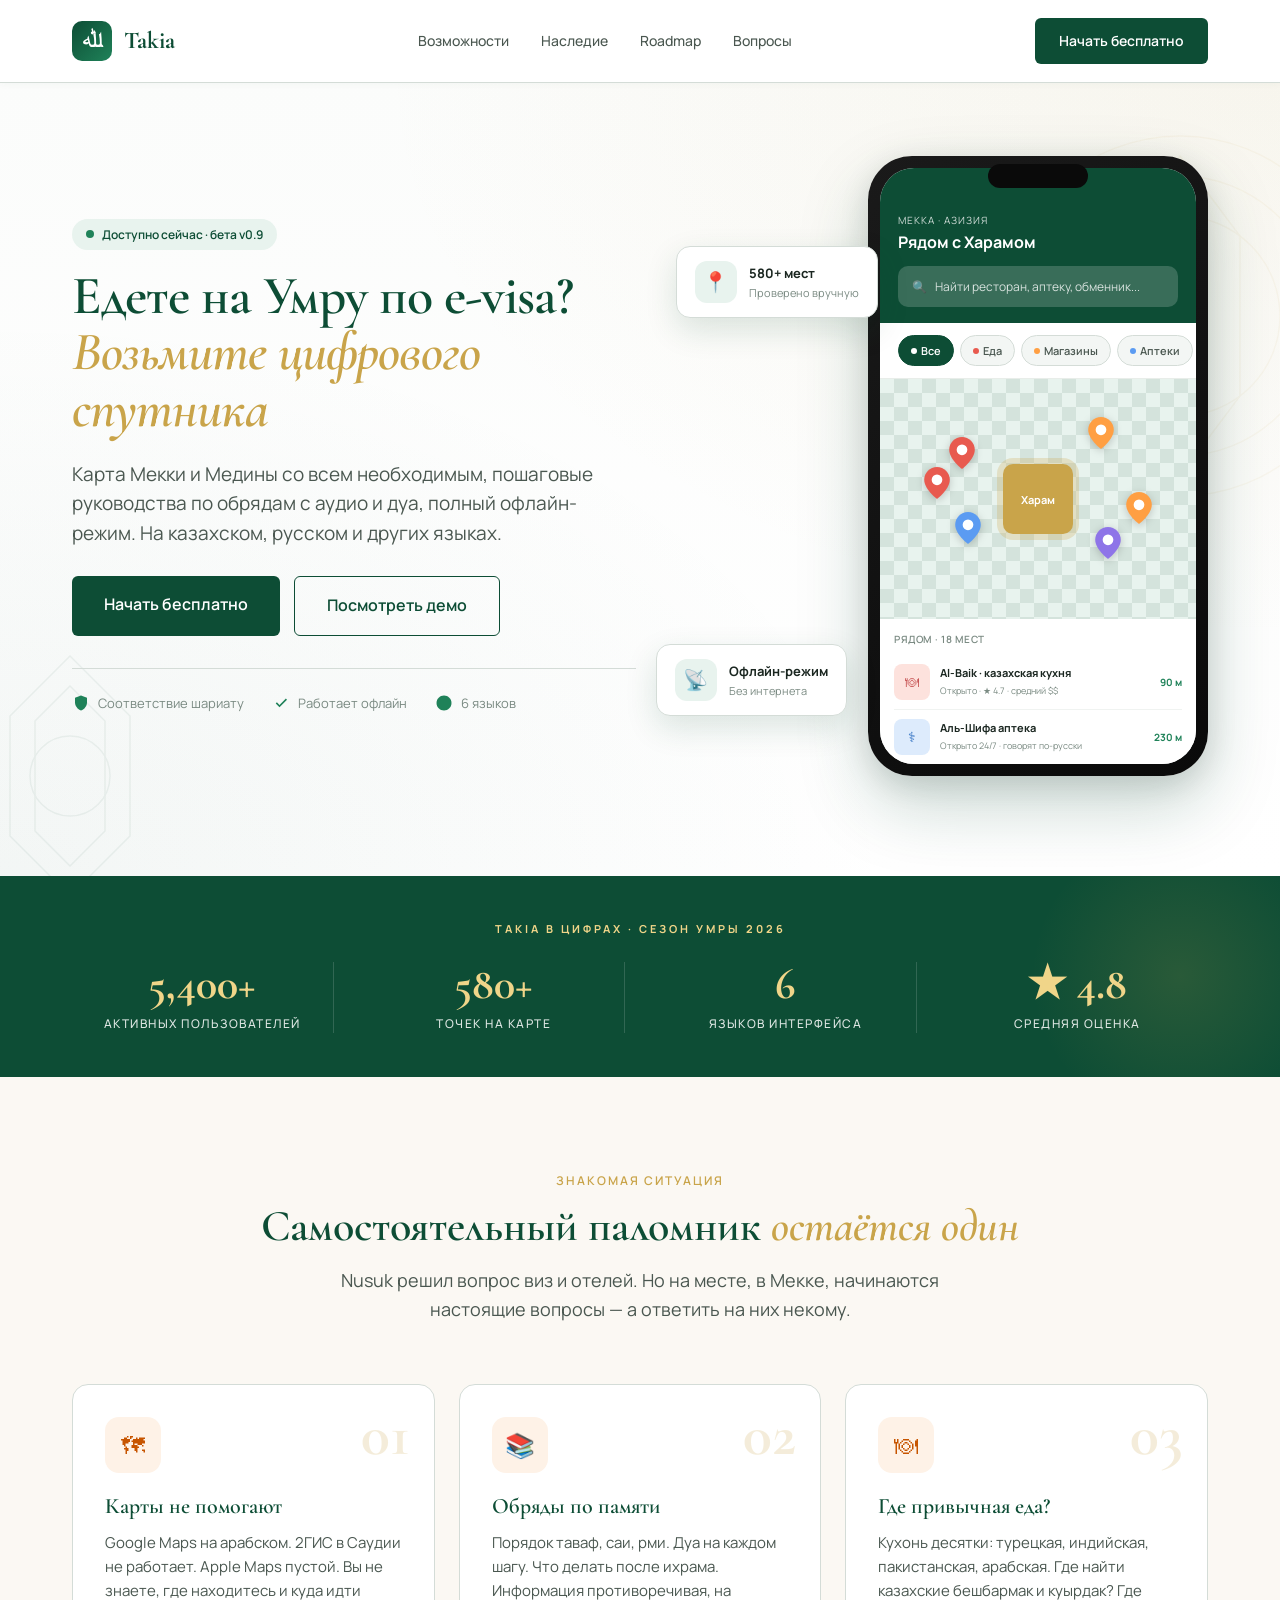
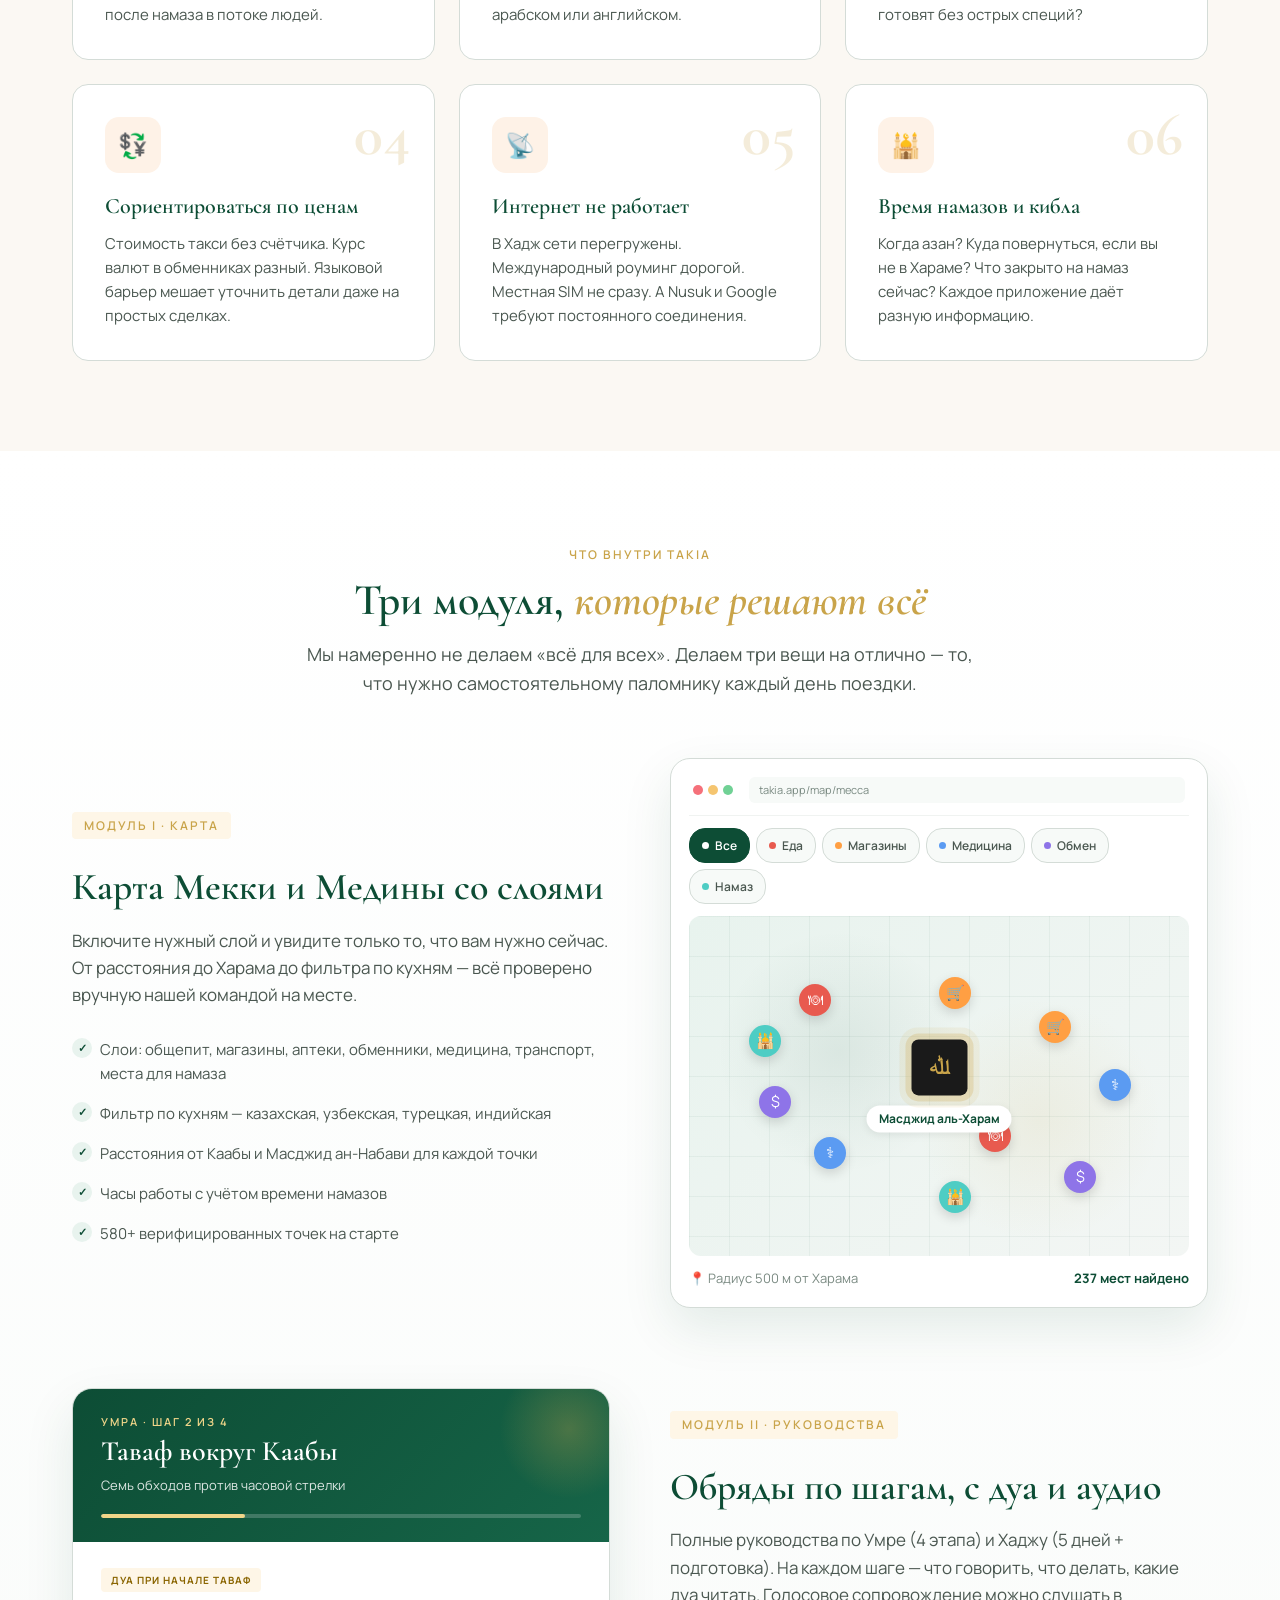
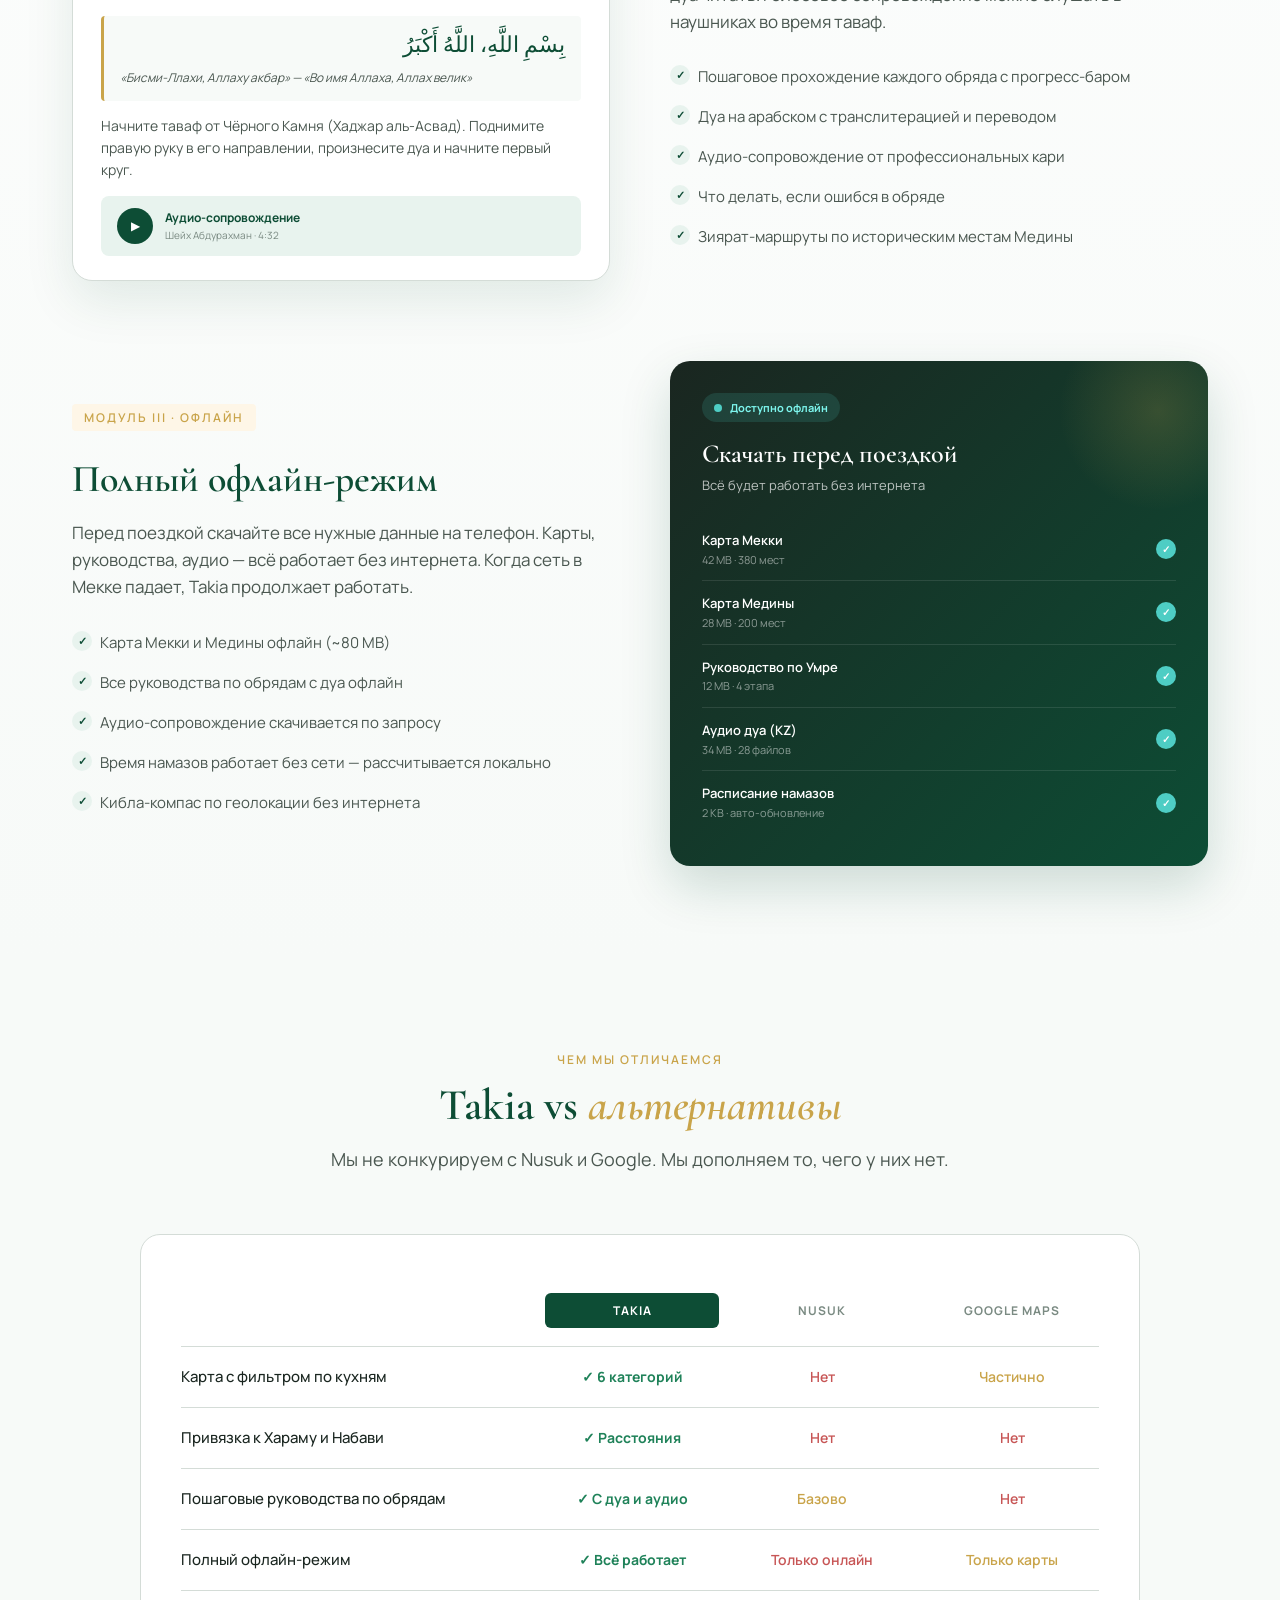
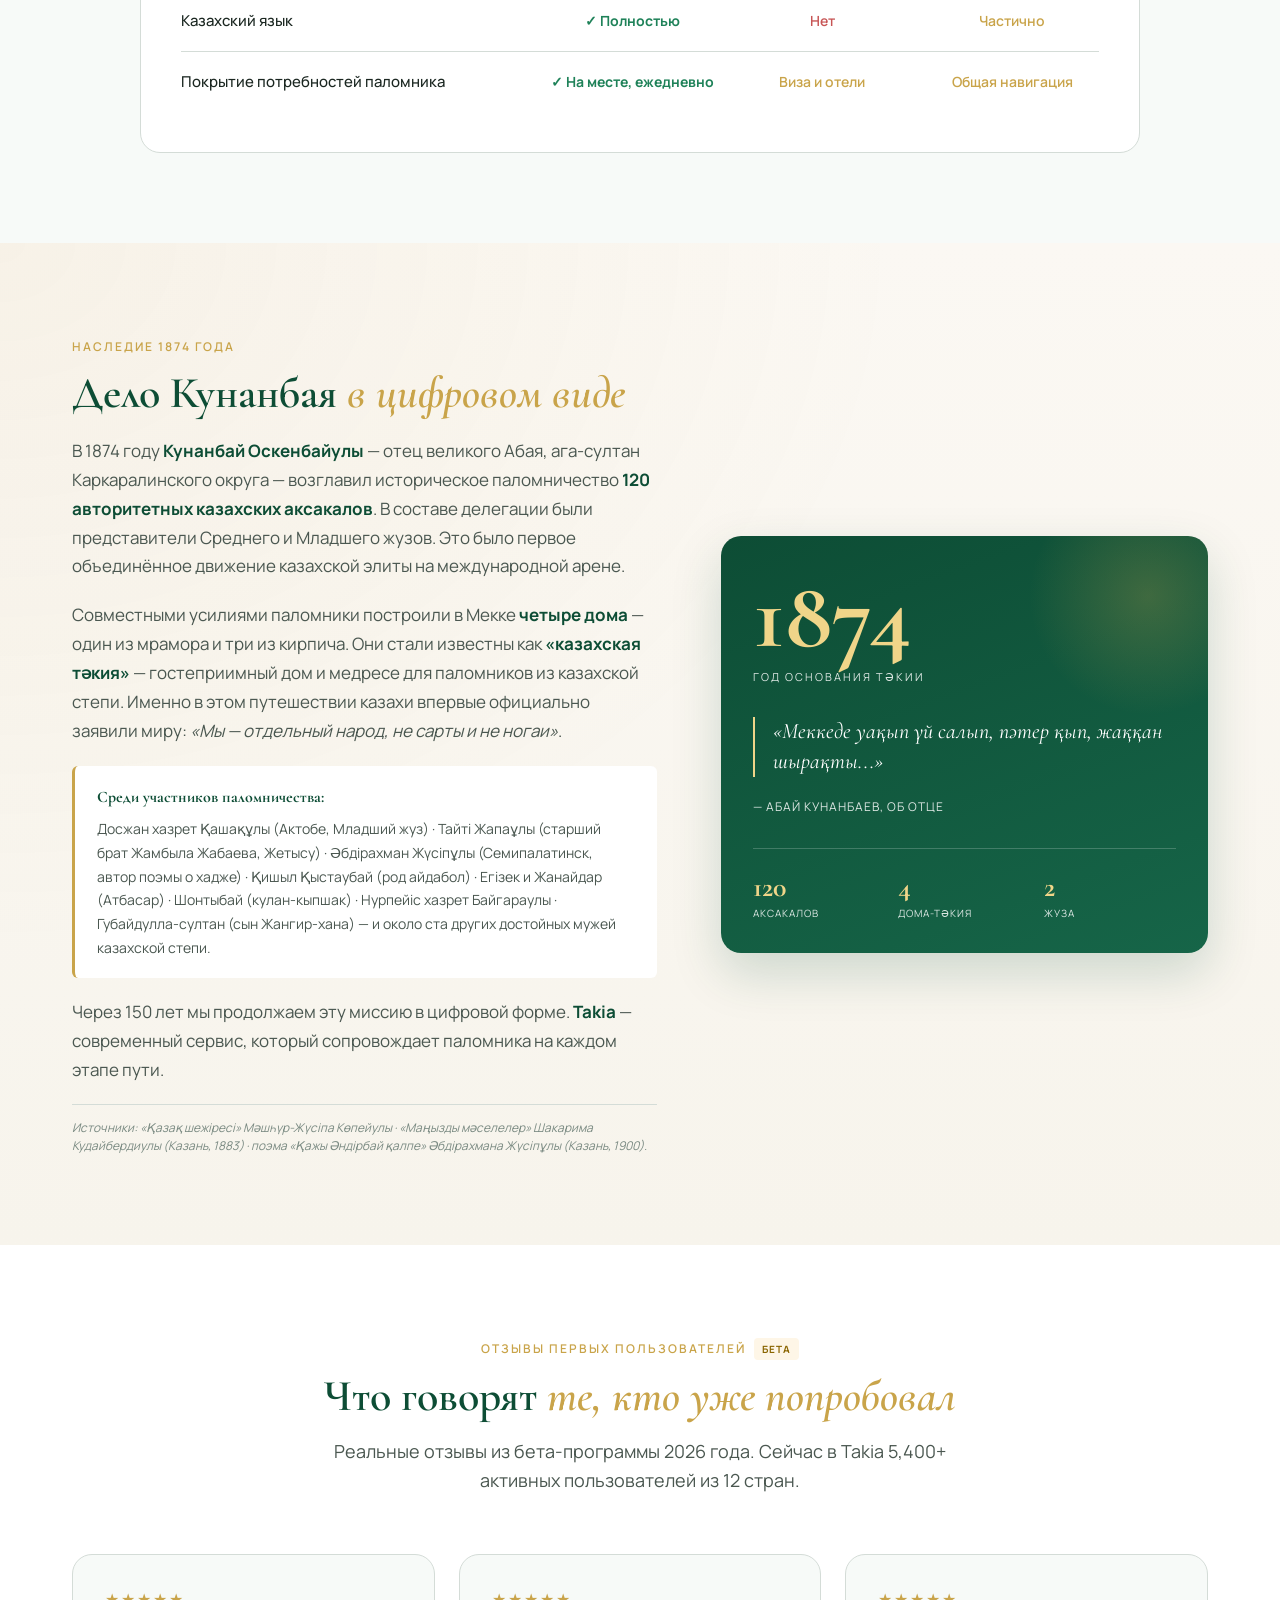
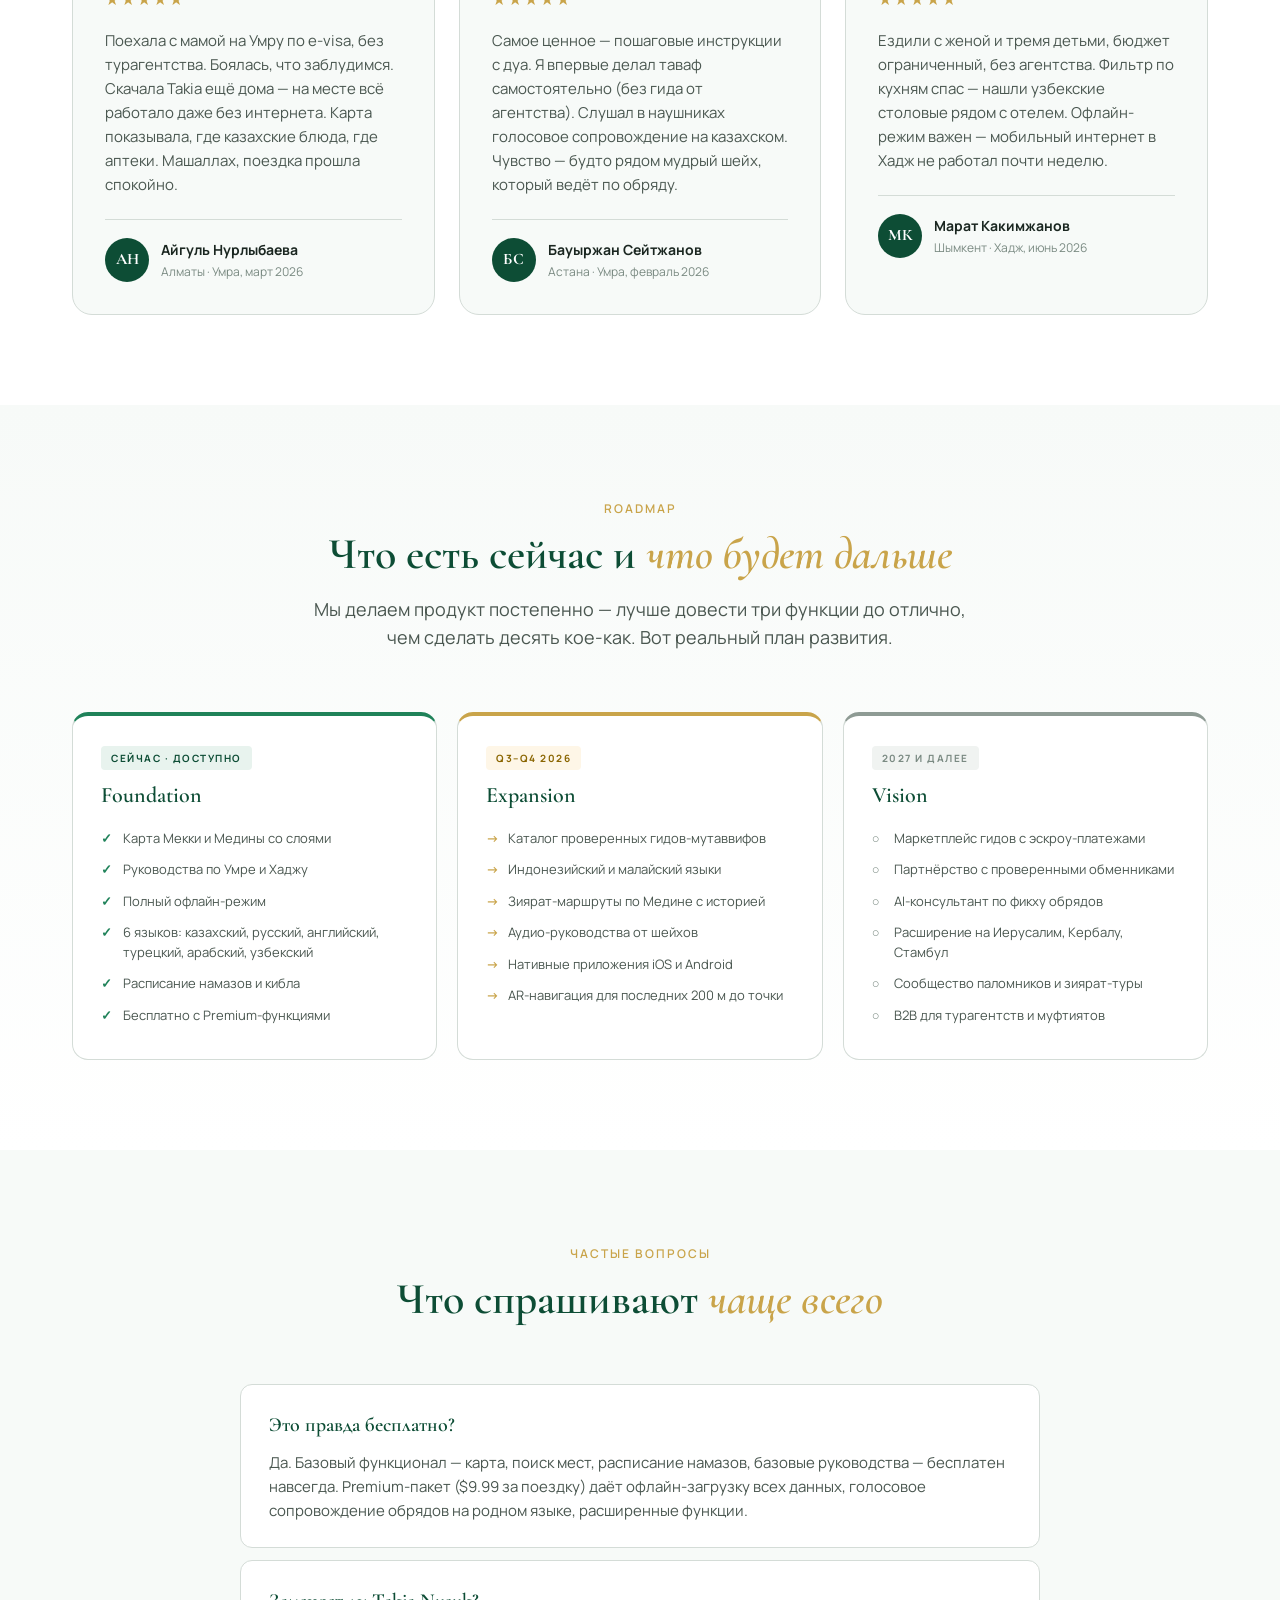
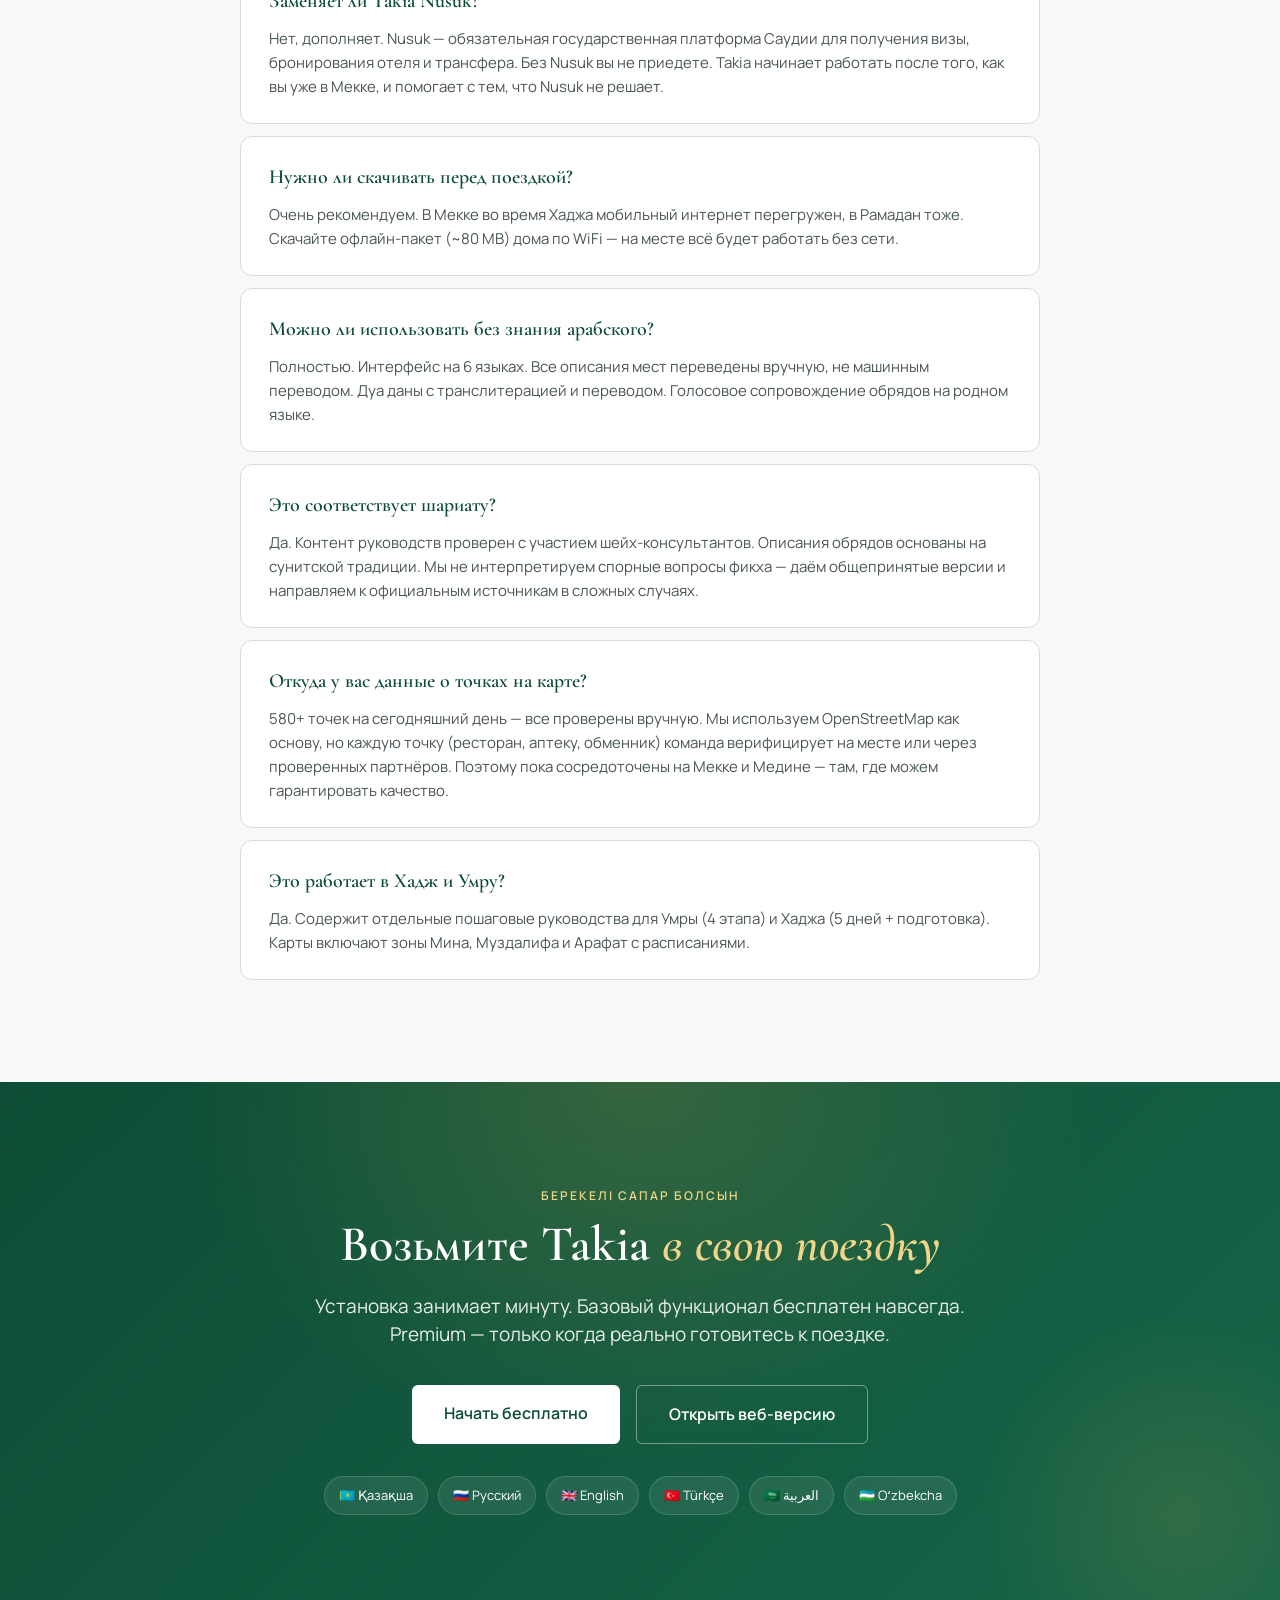
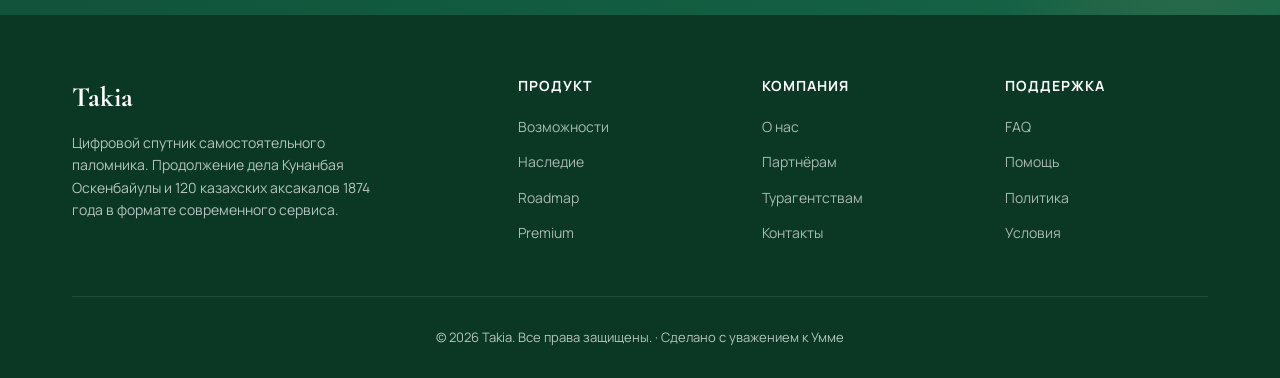
==== commit 58d3a3ab: "Update print statement from 'Hello' to 'Goodbye'" ====
--- a/index.html
+++ b/index.html
@@ -3,11 +3,12 @@
 <head>
 <meta charset="UTF-8">
 <meta name="viewport" content="width=device-width, initial-scale=1.0">
-<title>Takia — Цифровая тәкия для паломников Мекки и Медины</title>
+<title>Takia — Цифровой спутник самостоятельного паломника</title>
 <link href="https://fonts.googleapis.com/css2?family=Cormorant+Garamond:wght@500;600;700&family=Manrope:wght@300;400;500;600;700;800&display=swap" rel="stylesheet">
 <style>
   * { box-sizing: border-box; margin: 0; padding: 0; }
   html, body { overflow-x: hidden; max-width: 100%; }
+  html { scroll-behavior: smooth; scroll-padding-top: 80px; }
   :root {
     --green-deep: #0d4d35;
     --green-mid: #166548;
@@ -23,16 +24,15 @@
     --bg-soft: #f7faf8;
     --white: #ffffff;
   }
-  html { scroll-behavior: smooth; }
   body {
     font-family: 'Manrope', sans-serif;
     color: var(--ink);
     background: var(--white);
     line-height: 1.6;
     font-size: 16px;
+    padding-top: 76px;
   }
   .container { max-width: 1200px; margin: 0 auto; padding: 0 32px; }
-  .display { font-family: 'Cormorant Garamond', serif; font-weight: 600; letter-spacing: -0.5px; }
   .label-tag {
     display: inline-block;
     font-size: 12px;
@@ -42,15 +42,16 @@
     color: var(--gold);
     margin-bottom: 12px;
   }
-
-  /* ============ NAV ============ */
   nav {
-    position: sticky;
-    top: 0;
-    z-index: 100;
+    position: fixed;
+    top: 0; left: 0; right: 0;
+    width: 100%;
+    z-index: 1000;
     background: rgba(255,255,255,0.95);
+    -webkit-backdrop-filter: blur(12px);
     backdrop-filter: blur(12px);
     border-bottom: 1px solid var(--line);
+    box-shadow: 0 1px 8px rgba(13,77,53,0.04);
   }
   .nav-inner {
     max-width: 1200px;
@@ -68,31 +69,17 @@
     font-size: 24px;
     font-weight: 700;
     color: var(--green-deep);
+    text-decoration: none;
   }
   .logo-mark {
-    width: 40px;
-    height: 40px;
+    width: 40px; height: 40px;
     background: linear-gradient(135deg, var(--green-deep), var(--green-light));
     border-radius: 10px;
-    display: flex;
-    align-items: center;
-    justify-content: center;
-    color: white;
-    font-size: 20px;
-    font-weight: 700;
-  }
-  .nav-links {
-    display: flex;
-    gap: 36px;
-    list-style: none;
-  }
-  .nav-links a {
-    color: var(--ink-soft);
-    text-decoration: none;
-    font-size: 14px;
-    font-weight: 500;
-    transition: color 0.2s;
-  }
+    display: flex; align-items: center; justify-content: center;
+    color: white; font-size: 20px; font-weight: 700;
+  }
+  .nav-links { display: flex; gap: 32px; list-style: none; }
+  .nav-links a { color: var(--ink-soft); text-decoration: none; font-size: 14px; font-weight: 500; }
   .nav-links a:hover { color: var(--green-deep); }
   .btn {
     display: inline-block;
@@ -105,24 +92,12 @@
     cursor: pointer;
     border: none;
   }
-  .btn-primary {
-    background: var(--green-deep);
-    color: white;
-  }
+  .btn-primary { background: var(--green-deep); color: white; }
   .btn-primary:hover { background: var(--green-light); transform: translateY(-1px); }
-  .btn-gold {
-    background: var(--gold);
-    color: white;
-  }
-  .btn-gold:hover { background: #b08f3a; }
-  .btn-outline {
-    background: transparent;
-    color: var(--green-deep);
-    border: 1.5px solid var(--green-deep);
-  }
+  .btn-outline { background: transparent; color: var(--green-deep); border: 1.5px solid var(--green-deep); }
   .btn-outline:hover { background: var(--green-deep); color: white; }
 
-  /* ============ HERO ============ */
+  /* HERO */
   .hero {
     position: relative;
     padding: 80px 0 100px;
@@ -132,23 +107,9 @@
       linear-gradient(180deg, #fbfcfb 0%, #ffffff 100%);
     overflow: hidden;
   }
-  .hero-ornament {
-    position: absolute;
-    opacity: 0.06;
-    pointer-events: none;
-  }
-  .hero-ornament-1 {
-    top: 40px;
-    right: -100px;
-    width: 400px;
-    height: 400px;
-  }
-  .hero-ornament-2 {
-    bottom: -50px;
-    left: -80px;
-    width: 300px;
-    height: 300px;
-  }
+  .hero-ornament { position: absolute; opacity: 0.06; pointer-events: none; }
+  .hero-ornament-1 { top: 40px; right: -100px; width: 400px; height: 400px; }
+  .hero-ornament-2 { bottom: -50px; left: -80px; width: 300px; height: 300px; }
   .hero-inner {
     display: grid;
     grid-template-columns: minmax(0, 1.1fr) minmax(0, 1fr);
@@ -157,34 +118,46 @@
     position: relative;
     z-index: 2;
   }
+  .pre-badge {
+    display: inline-flex;
+    align-items: center;
+    gap: 8px;
+    background: var(--green-bg);
+    color: var(--green-deep);
+    padding: 6px 14px;
+    border-radius: 20px;
+    font-size: 12px;
+    font-weight: 600;
+    margin-bottom: 18px;
+  }
+  .pre-badge .dot {
+    width: 8px; height: 8px;
+    background: var(--green-light);
+    border-radius: 50%;
+    animation: pulse 2s infinite;
+  }
+  @keyframes pulse { 0%,100%{opacity:1} 50%{opacity:0.4} }
   .hero h1 {
     font-family: 'Cormorant Garamond', serif;
-    font-size: 56px;
+    font-size: 54px;
     line-height: 1.05;
     font-weight: 600;
     color: var(--green-deep);
-    margin-bottom: 24px;
+    margin-bottom: 22px;
     letter-spacing: -1px;
   }
-  .hero h1 .accent {
-    color: var(--gold);
-    font-style: italic;
-  }
+  .hero h1 .accent { color: var(--gold); font-style: italic; }
   .hero .lead {
     font-size: 19px;
     color: var(--ink-soft);
-    margin-bottom: 32px;
+    margin-bottom: 28px;
     line-height: 1.55;
-    max-width: 540px;
-  }
-  .hero-cta {
-    display: flex;
-    gap: 14px;
-    margin-bottom: 32px;
-  }
+    max-width: 560px;
+  }
+  .hero-cta { display: flex; gap: 14px; margin-bottom: 32px; }
   .hero-trust {
     display: flex;
-    gap: 24px;
+    gap: 28px;
     align-items: center;
     padding-top: 24px;
     border-top: 1px solid var(--line);
@@ -196,36 +169,23 @@
     font-size: 13px;
     color: var(--ink-mute);
   }
-  .trust-icon {
-    width: 18px;
-    height: 18px;
-    color: var(--green-light);
-  }
-
-  /* Hero phone mockup */
-  .hero-visual {
-    position: relative;
-    height: 600px;
-    max-width: 100%;
-  }
+  .trust-icon { width: 18px; height: 18px; color: var(--green-light); }
+
+  /* PHONE */
+  .hero-visual { position: relative; height: 620px; max-width: 100%; }
   .phone {
     position: absolute;
-    width: 320px;
-    height: 580px;
+    width: 340px; height: 620px;
     background: linear-gradient(145deg, #1a1a1a, #0a0a0a);
-    border-radius: 40px;
+    border-radius: 44px;
     padding: 12px;
-    box-shadow:
-      0 25px 60px rgba(13,77,53,0.18),
-      0 8px 30px rgba(0,0,0,0.12);
-    top: 0;
-    right: 0;
+    box-shadow: 0 30px 70px rgba(13,77,53,0.22), 0 8px 30px rgba(0,0,0,0.12);
+    top: 0; right: 0;
   }
   .phone-screen {
-    width: 100%;
-    height: 100%;
+    width: 100%; height: 100%;
     background: #f3f6f4;
-    border-radius: 30px;
+    border-radius: 34px;
     overflow: hidden;
     position: relative;
   }
@@ -234,172 +194,173 @@
     top: 8px;
     left: 50%;
     transform: translateX(-50%);
-    width: 90px;
-    height: 22px;
+    width: 100px; height: 24px;
     background: #0a0a0a;
-    border-radius: 12px;
+    border-radius: 14px;
     z-index: 5;
   }
   .phone-header {
     background: var(--green-deep);
-    padding: 38px 16px 14px;
+    padding: 44px 18px 16px;
     color: white;
   }
+  .phone-loc { font-size: 10px; opacity: 0.8; text-transform: uppercase; letter-spacing: 1px; margin-bottom: 2px; }
+  .phone-title { font-size: 16px; font-weight: 700; margin-bottom: 10px; }
   .phone-search {
-    background: rgba(255,255,255,0.15);
-    padding: 10px 14px;
-    border-radius: 8px;
-    font-size: 11px;
+    background: rgba(255,255,255,0.18);
+    padding: 11px 14px;
+    border-radius: 10px;
+    font-size: 12px;
     display: flex;
     align-items: center;
     gap: 8px;
-    margin-top: 8px;
-  }
+  }
+  .phone-filters {
+    display: flex;
+    gap: 6px;
+    overflow-x: auto;
+    padding: 12px 18px;
+    background: white;
+    border-bottom: 1px solid #e8ede9;
+  }
+  .ph-filter {
+    flex-shrink: 0;
+    padding: 6px 12px;
+    border-radius: 16px;
+    font-size: 11px;
+    font-weight: 600;
+    background: #f3f6f4;
+    color: var(--ink-soft);
+    border: 1px solid var(--line);
+    display: flex;
+    align-items: center;
+    gap: 4px;
+  }
+  .ph-filter.active { background: var(--green-deep); color: white; border-color: var(--green-deep); }
+  .ph-filter .dot-mini { width: 6px; height: 6px; border-radius: 50%; }
   .phone-map {
-    height: 280px;
+    height: 240px;
     background:
       linear-gradient(45deg, #d4e3dc 25%, transparent 25%),
       linear-gradient(-45deg, #d4e3dc 25%, transparent 25%),
       linear-gradient(45deg, transparent 75%, #d4e3dc 75%),
       linear-gradient(-45deg, transparent 75%, #d4e3dc 75%);
-    background-size: 30px 30px;
+    background-size: 28px 28px;
     background-color: #e8f3ee;
-    background-position: 0 0, 0 15px, 15px -15px, -15px 0;
+    background-position: 0 0, 0 14px, 14px -14px, -14px 0;
     position: relative;
     overflow: hidden;
   }
-  .map-pin {
+  .map-haram-mini {
     position: absolute;
-    width: 24px;
-    height: 30px;
+    top: 50%; left: 50%;
+    transform: translate(-50%, -50%);
+    width: 70px; height: 70px;
+    background: var(--gold);
+    border-radius: 10px;
+    display: flex; align-items: center; justify-content: center;
+    color: white; font-size: 11px; font-weight: 700;
+    box-shadow: 0 0 0 6px rgba(201,164,74,0.25);
+  }
+  .map-pin-svg {
+    position: absolute;
+    width: 26px; height: 32px;
     transform: translate(-50%, -100%);
-  }
-  .pin-1 { top: 100px; left: 50%; }
-  .pin-2 { top: 70px; left: 30%; }
-  .pin-3 { top: 130px; left: 70%; }
-  .pin-4 { top: 180px; left: 40%; }
-  .pin-5 { top: 200px; left: 65%; }
-  .map-haram {
-    position: absolute;
-    top: 50%;
-    left: 50%;
-    transform: translate(-50%, -50%);
-    width: 60px;
-    height: 60px;
-    background: var(--gold);
-    border-radius: 8px;
-    display: flex;
-    align-items: center;
-    justify-content: center;
-    color: white;
+    filter: drop-shadow(0 2px 4px rgba(0,0,0,0.2));
+  }
+  .pin1 { top: 90px; left: 26%; }
+  .pin2 { top: 70px; left: 70%; }
+  .pin3 { top: 165px; left: 28%; }
+  .pin4 { top: 180px; left: 72%; }
+  .pin5 { top: 120px; left: 18%; }
+  .pin6 { top: 145px; left: 82%; }
+  .phone-list { padding: 12px 14px; background: white; }
+  .ph-list-title {
     font-size: 10px;
-    font-weight: 700;
-    box-shadow: 0 0 0 4px rgba(201,164,74,0.3);
-  }
-  .phone-list {
-    padding: 14px;
-  }
-  .list-item {
+    color: var(--ink-mute);
+    text-transform: uppercase;
+    letter-spacing: 0.5px;
+    margin-bottom: 8px;
+    font-weight: 600;
+  }
+  .ph-list-item {
     display: flex;
     gap: 10px;
-    padding: 10px;
-    background: white;
+    padding: 9px 0;
+    border-bottom: 1px solid #f0f3f1;
+  }
+  .ph-list-item:last-child { border-bottom: none; }
+  .ph-list-icon {
+    width: 36px; height: 36px;
     border-radius: 8px;
-    margin-bottom: 6px;
-    border: 1px solid #e8ede9;
-  }
-  .list-icon {
-    width: 32px;
-    height: 32px;
-    background: var(--green-bg);
-    border-radius: 6px;
-    display: flex;
-    align-items: center;
-    justify-content: center;
-    color: var(--green-deep);
-    font-size: 13px;
+    display: flex; align-items: center; justify-content: center;
+    font-size: 14px;
     flex-shrink: 0;
   }
-  .list-text { flex: 1; min-width: 0; }
-  .list-title {
-    font-size: 11px;
-    font-weight: 700;
-    color: var(--ink);
-    margin-bottom: 2px;
-  }
-  .list-meta {
-    font-size: 9px;
-    color: var(--ink-mute);
-  }
-  .list-distance {
-    font-size: 10px;
-    color: var(--green-light);
-    font-weight: 600;
-  }
-
-  /* Floating badge */
+  .ph-list-text { flex: 1; min-width: 0; }
+  .ph-list-name { font-size: 11px; font-weight: 700; color: var(--ink); margin-bottom: 2px; }
+  .ph-list-meta { font-size: 9px; color: var(--ink-mute); }
+  .ph-list-dist {
+    font-size: 10px; color: var(--green-light); font-weight: 700;
+    text-align: right; align-self: center;
+  }
+
+  /* Floating badges */
   .float-badge {
     position: absolute;
     background: white;
     border: 1px solid var(--line);
-    border-radius: 12px;
-    padding: 14px 16px;
-    box-shadow: 0 10px 30px rgba(13,77,53,0.12);
+    border-radius: 14px;
+    padding: 14px 18px;
+    box-shadow: 0 12px 32px rgba(13,77,53,0.14);
     display: flex;
     align-items: center;
     gap: 12px;
   }
-  .badge-1 {
-    top: 100px;
-    left: -20px;
-  }
-  .badge-2 {
-    bottom: 60px;
-    left: -40px;
-  }
+  .badge-1 { top: 90px; left: -20px; }
+  .badge-2 { bottom: 60px; left: -40px; }
   .badge-icon {
-    width: 40px;
-    height: 40px;
+    width: 42px; height: 42px;
     background: var(--green-bg);
-    border-radius: 10px;
-    display: flex;
-    align-items: center;
-    justify-content: center;
+    border-radius: 12px;
+    display: flex; align-items: center; justify-content: center;
     color: var(--green-deep);
-    font-size: 18px;
-  }
-  .badge-text-title {
-    font-size: 13px;
-    font-weight: 700;
-    color: var(--ink);
-  }
-  .badge-text-sub {
-    font-size: 11px;
-    color: var(--ink-mute);
-  }
-
-  /* ============ STATS BAR ============ */
+    font-size: 20px;
+  }
+  .badge-text-title { font-size: 13px; font-weight: 700; color: var(--ink); }
+  .badge-text-sub { font-size: 11px; color: var(--ink-mute); }
+
+  /* STATS */
   .stats {
     background: var(--green-deep);
     color: white;
-    padding: 40px 0;
+    padding: 44px 0;
     position: relative;
     overflow: hidden;
   }
   .stats::before {
     content: "";
     position: absolute;
-    top: -50px;
-    right: -50px;
-    width: 300px;
-    height: 300px;
+    top: -50px; right: -50px;
+    width: 300px; height: 300px;
     background: radial-gradient(circle, rgba(201,164,74,0.15) 0%, transparent 70%);
     border-radius: 50%;
+  }
+  .stats-eyebrow {
+    text-align: center;
+    color: var(--gold-light);
+    font-size: 11px;
+    text-transform: uppercase;
+    letter-spacing: 3px;
+    font-weight: 700;
+    margin-bottom: 24px;
+    position: relative;
+    z-index: 2;
   }
   .stats-grid {
     display: grid;
     grid-template-columns: repeat(4, 1fr);
-    gap: 40px;
+    gap: 30px;
     position: relative;
     z-index: 2;
   }
@@ -411,26 +372,22 @@
   .stat-item:last-child { border-right: none; }
   .stat-num {
     font-family: 'Cormorant Garamond', serif;
-    font-size: 48px;
+    font-size: 44px;
     font-weight: 700;
     color: var(--gold-light);
     line-height: 1;
     margin-bottom: 8px;
   }
   .stat-label {
-    font-size: 13px;
+    font-size: 12px;
     text-transform: uppercase;
     letter-spacing: 1.5px;
     opacity: 0.85;
     font-weight: 500;
   }
 
-  /* ============ PAIN SECTION ============ */
-  section { padding: 100px 0; }
-  .section-header {
-    text-align: center;
-    margin-bottom: 60px;
-  }
+  section { padding: 90px 0; }
+  .section-header { text-align: center; margin-bottom: 60px; }
   .section-header h2 {
     font-family: 'Cormorant Garamond', serif;
     font-size: 44px;
@@ -439,10 +396,7 @@
     line-height: 1.1;
     margin-bottom: 16px;
   }
-  .section-header h2 .accent {
-    color: var(--gold);
-    font-style: italic;
-  }
+  .section-header h2 .accent { color: var(--gold); font-style: italic; }
   .section-header .lead {
     font-size: 18px;
     color: var(--ink-soft);
@@ -450,14 +404,9 @@
     margin: 0 auto;
   }
 
-  .pain {
-    background: #fbf8f3;
-  }
-  .pain-grid {
-    display: grid;
-    grid-template-columns: repeat(3, 1fr);
-    gap: 24px;
-  }
+  /* PAIN */
+  .pain { background: #fbf8f3; }
+  .pain-grid { display: grid; grid-template-columns: repeat(3, 1fr); gap: 24px; }
   .pain-card {
     background: white;
     border-radius: 16px;
@@ -466,14 +415,10 @@
     position: relative;
     transition: transform 0.3s, box-shadow 0.3s;
   }
-  .pain-card:hover {
-    transform: translateY(-4px);
-    box-shadow: 0 20px 40px rgba(0,0,0,0.06);
-  }
+  .pain-card:hover { transform: translateY(-4px); box-shadow: 0 20px 40px rgba(0,0,0,0.06); }
   .pain-num {
     position: absolute;
-    top: 20px;
-    right: 24px;
+    top: 20px; right: 24px;
     font-family: 'Cormorant Garamond', serif;
     font-size: 60px;
     font-weight: 700;
@@ -482,13 +427,10 @@
     line-height: 1;
   }
   .pain-icon {
-    width: 56px;
-    height: 56px;
+    width: 56px; height: 56px;
     background: #fef2e7;
     border-radius: 14px;
-    display: flex;
-    align-items: center;
-    justify-content: center;
+    display: flex; align-items: center; justify-content: center;
     color: #c75500;
     font-size: 24px;
     margin-bottom: 20px;
@@ -501,40 +443,434 @@
     margin-bottom: 12px;
     line-height: 1.2;
   }
-  .pain-card p {
+  .pain-card p { color: var(--ink-soft); font-size: 15px; line-height: 1.6; }
+
+  /* MODULES */
+  .modules { background: linear-gradient(180deg, white 0%, var(--bg-soft) 100%); }
+  .module-block {
+    display: grid;
+    grid-template-columns: minmax(0, 1fr) minmax(0, 1fr);
+    gap: 60px;
+    align-items: center;
+    margin-bottom: 80px;
+  }
+  .module-block:last-child { margin-bottom: 0; }
+  .module-block.reverse { direction: rtl; }
+  .module-block.reverse > * { direction: ltr; }
+  .module-info .label-tag {
+    background: var(--gold-bg);
+    padding: 4px 12px;
+    border-radius: 4px;
+  }
+  .module-info h3 {
+    font-family: 'Cormorant Garamond', serif;
+    font-size: 38px;
+    font-weight: 600;
+    color: var(--green-deep);
+    line-height: 1.1;
+    margin: 16px 0 18px;
+  }
+  .module-info .desc {
+    font-size: 17px;
     color: var(--ink-soft);
+    line-height: 1.6;
+    margin-bottom: 22px;
+  }
+  .module-info ul { list-style: none; }
+  .module-info ul li {
+    padding: 8px 0 8px 28px;
+    position: relative;
     font-size: 15px;
-    line-height: 1.6;
-  }
-
-  /* ============ HERITAGE ============ */
-  .heritage {
+    color: var(--ink-soft);
+  }
+  .module-info ul li::before {
+    content: "✓";
+    position: absolute;
+    left: 0; top: 8px;
+    width: 20px; height: 20px;
+    background: var(--green-bg);
+    color: var(--green-deep);
+    border-radius: 50%;
+    display: flex; align-items: center; justify-content: center;
+    font-weight: 700;
+    font-size: 11px;
+  }
+
+  /* MOCKUP MAP */
+  .mockup-card {
+    background: white;
+    border-radius: 20px;
+    padding: 18px;
+    border: 1px solid var(--line);
+    box-shadow: 0 20px 50px rgba(13,77,53,0.1);
+    max-width: 100%;
+  }
+  .mockup-toolbar {
+    display: flex; align-items: center; gap: 8px;
+    padding: 0 4px 12px;
+    border-bottom: 1px solid #f0f3f1;
+  }
+  .toolbar-dots { display: flex; gap: 5px; }
+  .toolbar-dots span { width: 10px; height: 10px; border-radius: 50%; background: #f0f3f1; }
+  .toolbar-dots span:first-child { background: #f5707a; }
+  .toolbar-dots span:nth-child(2) { background: #f5c570; }
+  .toolbar-dots span:nth-child(3) { background: #70d195; }
+  .toolbar-url {
+    flex: 1;
+    background: var(--bg-soft);
+    border-radius: 6px;
+    padding: 4px 10px;
+    font-size: 11px;
+    color: var(--ink-mute);
+    margin-left: 8px;
+  }
+  .mockup-filters {
+    display: flex;
+    gap: 6px;
+    flex-wrap: wrap;
+    padding: 12px 0;
+  }
+  .mfilter {
+    padding: 7px 12px;
+    border-radius: 16px;
+    font-size: 12px;
+    font-weight: 600;
+    background: var(--bg-soft);
+    color: var(--ink-soft);
+    border: 1px solid var(--line);
+    display: flex;
+    align-items: center;
+    gap: 6px;
+  }
+  .mfilter.active { background: var(--green-deep); color: white; border-color: var(--green-deep); }
+  .mfilter .d { width: 7px; height: 7px; border-radius: 50%; }
+  .d-food { background: #e85a4f; }
+  .d-shop { background: #ff9f43; }
+  .d-med { background: #5b9bf2; }
+  .d-money { background: #8e74e8; }
+  .d-pray { background: #4ecdc4; }
+  .mockup-map {
+    height: 340px;
     background:
-      radial-gradient(ellipse at top left, rgba(201,164,74,0.07) 0%, transparent 50%),
-      linear-gradient(180deg, #fbf8f3 0%, #f7f4ec 100%);
+      radial-gradient(circle at 30% 40%, rgba(13,77,53,0.08) 0%, transparent 30%),
+      radial-gradient(circle at 70% 60%, rgba(201,164,74,0.1) 0%, transparent 30%),
+      linear-gradient(135deg, #e8f3ee 0%, #f3f6f4 100%);
+    border-radius: 12px;
     position: relative;
     overflow: hidden;
   }
-  .heritage::before {
+  .mockup-map::before {
     content: "";
     position: absolute;
-    top: 40px;
-    right: -80px;
-    width: 360px;
-    height: 360px;
+    inset: 0;
     background-image:
-      radial-gradient(circle, rgba(13,77,53,0.08) 0%, transparent 70%);
-    pointer-events: none;
+      linear-gradient(rgba(13,77,53,0.05) 1px, transparent 1px),
+      linear-gradient(90deg, rgba(13,77,53,0.05) 1px, transparent 1px);
+    background-size: 40px 40px;
+  }
+  .map-center {
+    position: absolute;
+    top: 50%; left: 50%;
+    transform: translate(-50%, -50%);
+    text-align: center;
+    z-index: 3;
+  }
+  .kaaba {
+    width: 56px; height: 56px;
+    background: #1a1a1a;
+    border-radius: 7px;
+    margin: 0 auto 10px;
+    position: relative;
+    box-shadow: 0 0 0 6px rgba(201,164,74,0.25), 0 0 0 12px rgba(201,164,74,0.1);
+  }
+  .kaaba::after {
+    content: "ﷲ";
+    position: absolute;
+    top: 50%; left: 50%;
+    transform: translate(-50%, -50%);
+    color: var(--gold);
+    font-size: 20px;
+    font-weight: 600;
+  }
+  .kaaba-lbl {
+    background: white;
+    padding: 4px 12px;
+    border-radius: 20px;
+    font-size: 12px;
+    font-weight: 700;
+    color: var(--green-deep);
+    display: inline-block;
+    box-shadow: 0 2px 8px rgba(0,0,0,0.08);
+  }
+  .mmark {
+    position: absolute;
+    width: 32px; height: 32px;
+    border-radius: 50%;
+    display: flex; align-items: center; justify-content: center;
+    color: white;
+    font-size: 15px;
+    box-shadow: 0 4px 12px rgba(0,0,0,0.15);
+    cursor: pointer;
+    transition: transform 0.2s;
+    z-index: 2;
+  }
+  .mmark:hover { transform: scale(1.2); z-index: 4; }
+  .m-food { background: #e85a4f; }
+  .m-shop { background: #ff9f43; }
+  .m-med { background: #5b9bf2; }
+  .m-money { background: #8e74e8; }
+  .m-pray { background: #4ecdc4; }
+  .mk1 { top: 20%; left: 22%; }
+  .mk2 { top: 28%; left: 70%; }
+  .mk3 { top: 65%; left: 25%; }
+  .mk4 { top: 72%; left: 75%; }
+  .mk5 { top: 32%; left: 12%; }
+  .mk6 { top: 60%; left: 58%; }
+  .mk7 { top: 18%; left: 50%; }
+  .mk8 { top: 78%; left: 50%; }
+  .mk9 { top: 50%; left: 14%; }
+  .mk10 { top: 45%; left: 82%; }
+  .mockup-result-bar {
+    margin-top: 12px;
+    display: flex;
+    justify-content: space-between;
+    font-size: 13px;
+    color: var(--ink-mute);
+  }
+  .mockup-result-bar .count { color: var(--green-deep); font-weight: 700; }
+
+  /* GUIDE MOCKUP */
+  .guide-mockup {
+    background: white;
+    border-radius: 20px;
+    padding: 0;
+    border: 1px solid var(--line);
+    box-shadow: 0 20px 50px rgba(13,77,53,0.1);
+    overflow: hidden;
+  }
+  .guide-header {
+    background: linear-gradient(135deg, var(--green-deep), var(--green-mid));
+    color: white;
+    padding: 24px 28px;
+    position: relative;
+    overflow: hidden;
+  }
+  .guide-header::before {
+    content: "";
+    position: absolute;
+    top: -30px; right: -30px;
+    width: 140px; height: 140px;
+    background: radial-gradient(circle, rgba(201,164,74,0.3) 0%, transparent 70%);
+    border-radius: 50%;
+  }
+  .guide-progress {
+    font-size: 11px;
+    text-transform: uppercase;
+    letter-spacing: 2px;
+    color: var(--gold-light);
+    font-weight: 600;
+    margin-bottom: 6px;
+    position: relative;
+  }
+  .guide-step-title {
+    font-family: 'Cormorant Garamond', serif;
+    font-size: 28px;
+    font-weight: 600;
+    line-height: 1.1;
+    margin-bottom: 8px;
+    position: relative;
+  }
+  .guide-step-sub { font-size: 13px; opacity: 0.85; position: relative; }
+  .guide-progress-bar {
+    margin-top: 18px;
+    height: 4px;
+    background: rgba(255,255,255,0.2);
+    border-radius: 2px;
+    position: relative;
+    overflow: hidden;
+  }
+  .guide-progress-bar::after {
+    content: "";
+    position: absolute;
+    left: 0; top: 0; bottom: 0;
+    width: 30%;
+    background: var(--gold-light);
+    border-radius: 2px;
+  }
+  .guide-body { padding: 24px 28px; }
+  .guide-section-tag {
+    display: inline-block;
+    background: var(--gold-bg);
+    color: #8a6500;
+    padding: 4px 10px;
+    border-radius: 4px;
+    font-size: 10px;
+    font-weight: 700;
+    text-transform: uppercase;
+    letter-spacing: 1px;
+    margin-bottom: 10px;
+  }
+  .guide-dua {
+    background: var(--bg-soft);
+    border-left: 3px solid var(--gold);
+    padding: 14px 16px;
+    margin: 14px 0;
+    border-radius: 4px;
+  }
+  .guide-dua-ar {
+    font-family: 'Cormorant Garamond', serif;
+    font-size: 22px;
+    color: var(--green-deep);
+    text-align: right;
+    direction: rtl;
+    margin-bottom: 8px;
+    line-height: 1.4;
+  }
+  .guide-dua-tr {
+    font-size: 12px;
+    color: var(--ink-soft);
+    font-style: italic;
+    line-height: 1.5;
+  }
+  .guide-body p { font-size: 14px; color: var(--ink-soft); line-height: 1.6; margin-bottom: 10px; }
+  .guide-audio {
+    display: flex;
+    align-items: center;
+    gap: 12px;
+    background: var(--green-bg);
+    padding: 12px 16px;
+    border-radius: 8px;
+    margin-top: 14px;
+  }
+  .audio-play {
+    width: 36px; height: 36px;
+    background: var(--green-deep);
+    color: white;
+    border-radius: 50%;
+    display: flex; align-items: center; justify-content: center;
+    font-size: 12px;
+  }
+  .audio-info { flex: 1; }
+  .audio-title { font-size: 12px; font-weight: 700; color: var(--green-deep); }
+  .audio-meta { font-size: 10px; color: var(--ink-mute); }
+
+  /* OFFLINE MOCKUP */
+  .offline-mockup {
+    background: linear-gradient(135deg, #1a2620 0%, #0d4d35 100%);
+    color: white;
+    border-radius: 20px;
+    padding: 32px;
+    position: relative;
+    overflow: hidden;
+    box-shadow: 0 20px 50px rgba(13,77,53,0.18);
+  }
+  .offline-mockup::before {
+    content: "";
+    position: absolute;
+    top: -50px; right: -50px;
+    width: 200px; height: 200px;
+    background: radial-gradient(circle, rgba(201,164,74,0.2) 0%, transparent 70%);
+    border-radius: 50%;
+  }
+  .offline-status {
+    display: inline-flex;
+    align-items: center;
+    gap: 8px;
+    background: rgba(78,205,196,0.15);
+    color: #7df5ed;
+    padding: 6px 12px;
+    border-radius: 20px;
+    font-size: 11px;
+    font-weight: 700;
+    margin-bottom: 18px;
+    position: relative;
+  }
+  .offline-status .od {
+    width: 8px; height: 8px;
+    background: #4ecdc4;
+    border-radius: 50%;
+  }
+  .offline-title {
+    font-family: 'Cormorant Garamond', serif;
+    font-size: 26px;
+    font-weight: 600;
+    line-height: 1.1;
+    margin-bottom: 6px;
+    position: relative;
+  }
+  .offline-sub { font-size: 13px; opacity: 0.7; margin-bottom: 22px; position: relative; }
+  .download-list { position: relative; }
+  .dl-item {
+    display: flex;
+    justify-content: space-between;
+    align-items: center;
+    padding: 12px 0;
+    border-bottom: 1px solid rgba(255,255,255,0.1);
+  }
+  .dl-item:last-child { border-bottom: none; }
+  .dl-name { font-size: 13px; font-weight: 600; }
+  .dl-size { font-size: 11px; color: rgba(255,255,255,0.5); }
+  .dl-status {
+    width: 20px; height: 20px;
+    border-radius: 50%;
+    background: #4ecdc4;
+    display: flex; align-items: center; justify-content: center;
+    font-size: 10px;
+    color: white;
+    font-weight: 700;
+  }
+
+  /* COMPARE */
+  .compare-section { background: var(--bg-soft); }
+  .compare {
+    background: white;
+    border-radius: 20px;
+    padding: 40px;
+    border: 1px solid var(--line);
+    max-width: 1000px;
+    margin: 0 auto;
+  }
+  .compare-row {
+    display: grid;
+    grid-template-columns: 2fr 1fr 1fr 1fr;
+    gap: 16px;
+    padding: 18px 0;
+    border-bottom: 1px solid var(--line);
+    align-items: center;
+  }
+  .compare-row:last-child { border-bottom: none; }
+  .compare-header {
+    font-weight: 700;
+    color: var(--ink-mute);
+    font-size: 12px;
+    text-transform: uppercase;
+    letter-spacing: 1px;
+    text-align: center;
+  }
+  .compare-header.takia {
+    background: var(--green-deep);
+    color: white;
+    padding: 8px 12px;
+    border-radius: 6px;
+  }
+  .compare-feature { font-size: 15px; color: var(--ink); font-weight: 500; }
+  .compare-cell { text-align: center; font-size: 14px; }
+  .yes { color: var(--green-light); font-weight: 700; }
+  .no { color: #c75555; font-weight: 600; }
+  .partial { color: #c9a44a; font-weight: 600; }
+
+  /* HERITAGE */
+  .heritage {
+    background: radial-gradient(ellipse at top left, rgba(201,164,74,0.07) 0%, transparent 50%), linear-gradient(180deg, #fbf8f3 0%, #f7f4ec 100%);
+    position: relative;
+    overflow: hidden;
   }
   .heritage-grid {
     display: grid;
     grid-template-columns: minmax(0, 1.2fr) minmax(0, 1fr);
     gap: 64px;
     align-items: center;
-    position: relative;
-    z-index: 2;
-  }
-  .heritage-text .label-tag { color: var(--gold); }
+  }
   .heritage-text h2 {
     font-family: 'Cormorant Garamond', serif;
     font-size: 44px;
@@ -561,7 +897,13 @@
     color: var(--ink-soft);
     line-height: 1.7;
   }
-  .heritage-names strong { color: var(--green-deep); display: block; margin-bottom: 6px; font-family: 'Cormorant Garamond', serif; font-size: 16px; }
+  .heritage-names strong {
+    color: var(--green-deep);
+    display: block;
+    margin-bottom: 6px;
+    font-family: 'Cormorant Garamond', serif;
+    font-size: 16px;
+  }
   .heritage-sources {
     font-size: 12px;
     color: var(--ink-mute);
@@ -570,10 +912,8 @@
     border-top: 1px solid var(--line);
     padding-top: 14px;
   }
-  /* Visual side */
   .heritage-visual {
     position: relative;
-    aspect-ratio: 4/5;
     background: linear-gradient(160deg, var(--green-deep) 0%, var(--green-mid) 100%);
     border-radius: 20px;
     padding: 32px;
@@ -584,10 +924,8 @@
   .heritage-visual::before {
     content: "";
     position: absolute;
-    top: -60px;
-    right: -60px;
-    width: 240px;
-    height: 240px;
+    top: -60px; right: -60px;
+    width: 240px; height: 240px;
     background: radial-gradient(circle, rgba(201,164,74,0.25) 0%, transparent 70%);
     border-radius: 50%;
   }
@@ -648,487 +986,10 @@
     letter-spacing: 1px;
     opacity: 0.85;
   }
-  @media (max-width: 768px) {
-    .heritage-grid { grid-template-columns: 1fr; gap: 40px; }
-    .heritage-text h2 { font-size: 30px; }
-    .heritage-visual { padding: 24px; aspect-ratio: auto; }
-    .heritage-year { font-size: 72px; }
-    .heritage-quote { font-size: 18px; }
-    .heritage-stats { gap: 8px; }
-    .h-stat .num { font-size: 22px; }
-  }
-
-  /* ============ SOLUTION ============ */
-  .solution {
-    background: linear-gradient(180deg, white 0%, var(--bg-soft) 100%);
-  }
-  .solution-hero {
-    display: grid;
-    grid-template-columns: minmax(0, 1fr) minmax(0, 1fr);
-    gap: 80px;
-    align-items: center;
-    margin-bottom: 80px;
-  }
-  .solution-text { min-width: 0; }
-  .map-visual-wrap { min-width: 0; }
-  .solution-text h2 {
-    font-family: 'Cormorant Garamond', serif;
-    font-size: 44px;
-    font-weight: 600;
-    color: var(--green-deep);
-    line-height: 1.1;
-    margin-bottom: 20px;
-  }
-  .solution-text h2 .accent {
-    color: var(--gold);
-    font-style: italic;
-  }
-  .solution-text .lead {
-    font-size: 18px;
-    color: var(--ink-soft);
-    margin-bottom: 28px;
-    line-height: 1.6;
-  }
-  .solution-list {
-    list-style: none;
-  }
-  .solution-list li {
-    display: flex;
-    gap: 16px;
-    padding: 14px 0;
-    border-bottom: 1px solid var(--line);
-    font-size: 16px;
-  }
-  .check {
-    width: 28px;
-    height: 28px;
-    background: var(--green-bg);
-    border-radius: 50%;
-    display: flex;
-    align-items: center;
-    justify-content: center;
-    color: var(--green-deep);
-    font-weight: 700;
-    font-size: 14px;
-    flex-shrink: 0;
-  }
-
-  /* Map visual */
-  .map-visual {
-    background: white;
-    border-radius: 24px;
-    padding: 24px;
-    border: 1px solid var(--line);
-    box-shadow: 0 20px 50px rgba(13,77,53,0.08);
-    max-width: 100%;
-    overflow: hidden;
-    box-sizing: border-box;
-  }
-  .map-tabs {
-    display: flex;
-    gap: 8px;
-    margin-bottom: 16px;
-    flex-wrap: wrap;
-  }
-  .map-tab {
-    padding: 8px 14px;
-    border-radius: 20px;
-    font-size: 12px;
-    font-weight: 600;
-    background: var(--bg-soft);
-    color: var(--ink-soft);
-    border: 1px solid var(--line);
-    display: flex;
-    align-items: center;
-    gap: 6px;
-  }
-  .map-tab.active {
-    background: var(--green-deep);
-    color: white;
-    border-color: var(--green-deep);
-  }
-  .map-tab .dot {
-    width: 8px;
-    height: 8px;
-    border-radius: 50%;
-  }
-  .dot-food { background: #e85a4f; }
-  .dot-shop { background: #ff9f43; }
-  .dot-medical { background: #5b9bf2; }
-  .dot-money { background: #8e74e8; }
-  .dot-guide { background: var(--gold); }
-  .map-canvas {
-    height: 320px;
-    background:
-      radial-gradient(circle at 30% 40%, rgba(13,77,53,0.08) 0%, transparent 30%),
-      radial-gradient(circle at 70% 60%, rgba(201,164,74,0.1) 0%, transparent 30%),
-      linear-gradient(135deg, #e8f3ee 0%, #f3f6f4 100%);
-    border-radius: 16px;
-    position: relative;
-    overflow: hidden;
-  }
-  .map-canvas::before {
-    content: "";
-    position: absolute;
-    inset: 0;
-    background-image:
-      linear-gradient(rgba(13,77,53,0.05) 1px, transparent 1px),
-      linear-gradient(90deg, rgba(13,77,53,0.05) 1px, transparent 1px);
-    background-size: 40px 40px;
-  }
-  .map-kaaba {
-    position: absolute;
-    top: 50%;
-    left: 50%;
-    transform: translate(-50%, -50%);
-    text-align: center;
-  }
-  .kaaba-block {
-    width: 50px;
-    height: 50px;
-    background: #1a1a1a;
-    border-radius: 6px;
-    margin: 0 auto 8px;
-    position: relative;
-    box-shadow: 0 0 0 5px rgba(201,164,74,0.2);
-  }
-  .kaaba-block::after {
-    content: "ﷲ";
-    position: absolute;
-    top: 50%;
-    left: 50%;
-    transform: translate(-50%, -50%);
-    color: var(--gold);
-    font-size: 18px;
-  }
-  .kaaba-label {
-    background: white;
-    padding: 3px 10px;
-    border-radius: 20px;
-    font-size: 11px;
-    font-weight: 700;
-    color: var(--green-deep);
-    display: inline-block;
-  }
-  .map-marker {
-    position: absolute;
-    width: 30px;
-    height: 30px;
-    border-radius: 50%;
-    display: flex;
-    align-items: center;
-    justify-content: center;
-    color: white;
-    font-size: 14px;
-    font-weight: 700;
-    box-shadow: 0 4px 12px rgba(0,0,0,0.15);
-    cursor: pointer;
-    transition: transform 0.2s;
-  }
-  .map-marker:hover { transform: scale(1.15); }
-  .m-food { background: #e85a4f; }
-  .m-shop { background: #ff9f43; }
-  .m-medical { background: #5b9bf2; }
-  .m-money { background: #8e74e8; }
-  .m-guide { background: var(--gold); }
-  .mk-1 { top: 20%; left: 25%; }
-  .mk-2 { top: 30%; left: 70%; }
-  .mk-3 { top: 70%; left: 30%; }
-  .mk-4 { top: 75%; left: 75%; }
-  .mk-5 { top: 35%; left: 15%; }
-  .mk-6 { top: 60%; left: 60%; }
-  .mk-7 { top: 20%; left: 50%; }
-  .mk-8 { top: 80%; left: 50%; }
-
-  /* ============ FEATURES GRID ============ */
-  .features {
-    background: white;
-  }
-  .features-grid {
-    display: grid;
-    grid-template-columns: repeat(3, 1fr);
-    gap: 24px;
-  }
-  .feature-card {
-    background: white;
-    padding: 36px 28px;
-    border-radius: 20px;
-    border: 1px solid var(--line);
-    transition: all 0.3s;
-    position: relative;
-    overflow: hidden;
-  }
-  .feature-card::before {
-    content: "";
-    position: absolute;
-    top: 0;
-    left: 0;
-    right: 0;
-    height: 3px;
-    background: var(--gold);
-    transform: scaleX(0);
-    transition: transform 0.3s;
-    transform-origin: left;
-  }
-  .feature-card:hover {
-    border-color: var(--green-light);
-    transform: translateY(-4px);
-    box-shadow: 0 20px 40px rgba(13,77,53,0.08);
-  }
-  .feature-card:hover::before { transform: scaleX(1); }
-  .feature-card.highlight {
-    background: linear-gradient(135deg, var(--green-deep), var(--green-mid));
-    color: white;
-    border: none;
-  }
-  .feature-card.highlight::before { background: var(--gold-light); }
-  .feature-card.highlight h3 { color: white; }
-  .feature-card.highlight p { color: rgba(255,255,255,0.85); }
-  .feature-card.highlight .feat-icon {
-    background: rgba(255,255,255,0.15);
-    color: var(--gold-light);
-  }
-  .feat-icon {
-    width: 60px;
-    height: 60px;
-    background: var(--green-bg);
-    border-radius: 16px;
-    display: flex;
-    align-items: center;
-    justify-content: center;
-    color: var(--green-deep);
-    font-size: 28px;
-    margin-bottom: 20px;
-  }
-  .feature-card h3 {
-    font-family: 'Cormorant Garamond', serif;
-    font-size: 22px;
-    font-weight: 600;
-    color: var(--green-deep);
-    margin-bottom: 12px;
-    line-height: 1.2;
-  }
-  .feature-card p {
-    font-size: 15px;
-    color: var(--ink-soft);
-    line-height: 1.6;
-  }
-
-  /* ============ GUIDE MARKETPLACE ============ */
-  .guides {
-    background: linear-gradient(135deg, #fbf8f3 0%, #fef6e7 100%);
-  }
-  .guides-inner {
-    display: grid;
-    grid-template-columns: minmax(0, 1fr) minmax(0, 1.1fr);
-    gap: 60px;
-    align-items: center;
-  }
-  .guide-card-stack {
-    position: relative;
-    height: 520px;
-    max-width: 100%;
-  }
-  .guide-card {
-    background: white;
-    border-radius: 20px;
-    padding: 24px;
-    box-shadow: 0 20px 50px rgba(0,0,0,0.08);
-    position: absolute;
-    width: 90%;
-    border: 1px solid var(--line);
-  }
-  .gc-1 {
-    top: 0;
-    left: 0;
-    z-index: 3;
-    transform: rotate(-3deg);
-  }
-  .gc-2 {
-    top: 40px;
-    right: 0;
-    z-index: 2;
-    transform: rotate(2deg);
-  }
-  .gc-3 {
-    bottom: 0;
-    left: 20px;
-    z-index: 1;
-    transform: rotate(-1deg);
-  }
-  .guide-header {
-    display: flex;
-    align-items: center;
-    gap: 14px;
-    margin-bottom: 16px;
-  }
-  .guide-avatar {
-    width: 56px;
-    height: 56px;
-    border-radius: 50%;
-    background: linear-gradient(135deg, var(--green-deep), var(--green-light));
-    color: white;
-    display: flex;
-    align-items: center;
-    justify-content: center;
-    font-weight: 700;
-    font-size: 20px;
-    font-family: 'Cormorant Garamond', serif;
-  }
-  .guide-name {
-    font-weight: 700;
-    font-size: 16px;
-    color: var(--ink);
-  }
-  .guide-cred {
-    font-size: 12px;
-    color: var(--ink-mute);
-    display: flex;
-    align-items: center;
-    gap: 6px;
-    margin-top: 2px;
-  }
-  .verified {
-    background: var(--green-bg);
-    color: var(--green-deep);
-    padding: 2px 8px;
-    border-radius: 10px;
-    font-size: 10px;
-    font-weight: 700;
-  }
-  .guide-langs {
-    display: flex;
-    gap: 6px;
-    flex-wrap: wrap;
-    margin-bottom: 12px;
-  }
-  .lang-tag {
-    background: var(--bg-soft);
-    color: var(--ink-soft);
-    padding: 4px 10px;
-    border-radius: 12px;
-    font-size: 11px;
-    font-weight: 600;
-  }
-  .guide-meta {
-    display: flex;
-    justify-content: space-between;
-    padding-top: 14px;
-    border-top: 1px solid var(--line);
-    font-size: 13px;
-  }
-  .guide-rating { color: var(--gold); font-weight: 700; }
-  .guide-price {
-    color: var(--green-deep);
-    font-weight: 700;
-    font-size: 16px;
-    font-family: 'Cormorant Garamond', serif;
-  }
-
-  /* ============ HOW IT WORKS ============ */
-  .how {
-    background: white;
-  }
-  .how-steps {
-    display: grid;
-    grid-template-columns: repeat(4, 1fr);
-    gap: 20px;
-    position: relative;
-  }
-  .how-steps::before {
-    content: "";
-    position: absolute;
-    top: 40px;
-    left: 12.5%;
-    right: 12.5%;
-    height: 2px;
-    background: linear-gradient(90deg, var(--gold) 0%, var(--green-light) 100%);
-    opacity: 0.3;
-    z-index: 0;
-  }
-  .how-step {
-    text-align: center;
-    position: relative;
-    z-index: 2;
-  }
-  .step-num {
-    width: 80px;
-    height: 80px;
-    background: white;
-    border: 3px solid var(--gold);
-    border-radius: 50%;
-    margin: 0 auto 20px;
-    display: flex;
-    align-items: center;
-    justify-content: center;
-    font-family: 'Cormorant Garamond', serif;
-    font-size: 32px;
-    font-weight: 700;
-    color: var(--green-deep);
-  }
-  .how-step h4 {
-    font-family: 'Cormorant Garamond', serif;
-    font-size: 20px;
-    font-weight: 600;
-    color: var(--green-deep);
-    margin-bottom: 8px;
-  }
-  .how-step p {
-    font-size: 14px;
-    color: var(--ink-soft);
-    line-height: 1.5;
-  }
-
-  /* ============ BENEFITS COMPARISON ============ */
-  .benefits {
-    background: var(--bg-soft);
-  }
-  .compare {
-    background: white;
-    border-radius: 20px;
-    padding: 40px;
-    border: 1px solid var(--line);
-    max-width: 900px;
-    margin: 0 auto;
-  }
-  .compare-row {
-    display: grid;
-    grid-template-columns: 2fr 1fr 1fr;
-    gap: 20px;
-    padding: 18px 0;
-    border-bottom: 1px solid var(--line);
-    align-items: center;
-  }
-  .compare-row:last-child { border-bottom: none; }
-  .compare-header {
-    font-weight: 700;
-    color: var(--ink-mute);
-    font-size: 13px;
-    text-transform: uppercase;
-    letter-spacing: 1px;
-  }
-  .compare-feature {
-    font-size: 15px;
-    color: var(--ink);
-    font-weight: 500;
-  }
-  .compare-cell {
-    text-align: center;
-    font-size: 14px;
-  }
-  .yes { color: var(--green-light); font-weight: 700; }
-  .no { color: #c75555; font-weight: 600; }
-  .partial { color: #c9a44a; font-weight: 600; }
-
-  /* ============ TESTIMONIALS ============ */
-  .testimonials {
-    background: white;
-  }
-  .test-grid {
-    display: grid;
-    grid-template-columns: repeat(3, 1fr);
-    gap: 24px;
-  }
+
+  /* TESTIMONIALS */
+  .testimonials { background: white; }
+  .test-grid { display: grid; grid-template-columns: repeat(3, 1fr); gap: 24px; }
   .test-card {
     background: var(--bg-soft);
     border-radius: 20px;
@@ -1136,22 +997,17 @@
     position: relative;
     border: 1px solid var(--line);
   }
-  .test-quote {
-    font-family: 'Cormorant Garamond', serif;
-    font-size: 80px;
+  .test-rating {
     color: var(--gold);
-    line-height: 0.8;
-    opacity: 0.4;
-    position: absolute;
-    top: 20px;
-    right: 24px;
+    font-size: 16px;
+    margin-bottom: 16px;
+    letter-spacing: 2px;
   }
   .test-text {
     font-size: 15px;
     color: var(--ink-soft);
     line-height: 1.6;
-    margin-bottom: 20px;
-    font-style: italic;
+    margin-bottom: 22px;
     position: relative;
     z-index: 2;
   }
@@ -1159,37 +1015,82 @@
     display: flex;
     align-items: center;
     gap: 12px;
+    padding-top: 18px;
+    border-top: 1px solid var(--line);
   }
   .test-avatar {
-    width: 44px;
-    height: 44px;
+    width: 44px; height: 44px;
     border-radius: 50%;
     background: var(--green-deep);
     color: white;
-    display: flex;
-    align-items: center;
-    justify-content: center;
+    display: flex; align-items: center; justify-content: center;
     font-weight: 700;
     font-family: 'Cormorant Garamond', serif;
   }
-  .test-name {
+  .test-name { font-weight: 700; color: var(--ink); font-size: 14px; }
+  .test-role { font-size: 12px; color: var(--ink-mute); }
+  .beta-badge {
+    display: inline-block;
+    background: var(--gold-bg);
+    color: #8a6500;
+    padding: 3px 8px;
+    border-radius: 4px;
+    font-size: 10px;
     font-weight: 700;
-    color: var(--ink);
-    font-size: 14px;
-  }
-  .test-role {
-    font-size: 12px;
-    color: var(--ink-mute);
-  }
-
-  /* ============ FAQ ============ */
-  .faq {
-    background: var(--bg-soft);
-  }
-  .faq-list {
-    max-width: 800px;
-    margin: 0 auto;
-  }
+    text-transform: uppercase;
+    letter-spacing: 1px;
+    margin-left: 8px;
+  }
+
+  /* ROADMAP */
+  .roadmap-section { background: linear-gradient(180deg, var(--bg-soft) 0%, white 100%); }
+  .roadmap-grid { display: grid; grid-template-columns: repeat(3, 1fr); gap: 20px; }
+  .roadmap-card {
+    background: white;
+    border: 1px solid var(--line);
+    border-radius: 16px;
+    padding: 28px;
+    position: relative;
+  }
+  .roadmap-card.now { border-top: 4px solid var(--green-light); }
+  .roadmap-card.next { border-top: 4px solid var(--gold); }
+  .roadmap-card.future { border-top: 4px solid #8e9b94; }
+  .roadmap-tag {
+    display: inline-block;
+    padding: 4px 10px;
+    border-radius: 4px;
+    font-size: 10px;
+    font-weight: 700;
+    text-transform: uppercase;
+    letter-spacing: 1.5px;
+    margin-bottom: 12px;
+  }
+  .roadmap-tag.now { background: var(--green-bg); color: var(--green-deep); }
+  .roadmap-tag.next { background: var(--gold-bg); color: #8a6500; }
+  .roadmap-tag.future { background: #f0f3f1; color: var(--ink-mute); }
+  .roadmap-card h4 {
+    font-family: 'Cormorant Garamond', serif;
+    font-size: 22px;
+    color: var(--green-deep);
+    font-weight: 600;
+    margin-bottom: 14px;
+    line-height: 1.2;
+  }
+  .roadmap-card ul { list-style: none; padding: 0; }
+  .roadmap-card ul li {
+    padding: 6px 0 6px 22px;
+    position: relative;
+    font-size: 13px;
+    color: var(--ink-soft);
+    line-height: 1.5;
+  }
+  .roadmap-card.now ul li::before { content: "✓"; color: var(--green-light); position: absolute; left: 0; font-weight: 700; }
+  .roadmap-card.next ul li::before { content: "→"; color: var(--gold); position: absolute; left: 0; font-weight: 700; }
+  .roadmap-card.future ul li::before { content: "○"; color: var(--ink-mute); position: absolute; left: 0; }
+
+  /* FAQ */
+  .faq { background: var(--bg-soft); }
+  .faq-list { max-width: 800px; margin: 0 auto; }
   .faq-item {
     background: white;
     border: 1px solid var(--line);
@@ -1203,27 +1104,12 @@
     font-weight: 600;
     color: var(--green-deep);
     margin-bottom: 10px;
-    display: flex;
-    justify-content: space-between;
-    align-items: center;
-  }
-  .faq-q::after {
-    content: "+";
-    color: var(--gold);
-    font-size: 28px;
-    font-weight: 400;
-  }
-  .faq-a {
-    font-size: 15px;
-    color: var(--ink-soft);
-    line-height: 1.6;
-  }
-
-  /* ============ CTA FINAL ============ */
+  }
+  .faq-a { font-size: 15px; color: var(--ink-soft); line-height: 1.6; }
+
+  /* CTA FINAL */
   .cta-final {
-    background:
-      radial-gradient(ellipse at top, rgba(201,164,74,0.2) 0%, transparent 50%),
-      linear-gradient(135deg, var(--green-deep) 0%, var(--green-mid) 100%);
+    background: radial-gradient(ellipse at top, rgba(201,164,74,0.2) 0%, transparent 50%), linear-gradient(135deg, var(--green-deep) 0%, var(--green-mid) 100%);
     color: white;
     text-align: center;
     padding: 100px 0;
@@ -1233,46 +1119,21 @@
   .cta-final::before {
     content: "";
     position: absolute;
-    bottom: -100px;
-    right: -100px;
-    width: 400px;
-    height: 400px;
+    bottom: -100px; right: -100px;
+    width: 400px; height: 400px;
     background: radial-gradient(circle, rgba(201,164,74,0.15) 0%, transparent 70%);
     border-radius: 50%;
   }
-  .cta-final::after {
-    content: "";
-    position: absolute;
-    top: -100px;
-    left: -100px;
-    width: 400px;
-    height: 400px;
-    background: radial-gradient(circle, rgba(255,255,255,0.05) 0%, transparent 70%);
-    border-radius: 50%;
-  }
-  .cta-final-inner {
-    position: relative;
-    z-index: 2;
-    max-width: 700px;
-    margin: 0 auto;
-  }
+  .cta-final-inner { position: relative; z-index: 2; max-width: 700px; margin: 0 auto; }
   .cta-final h2 {
     font-family: 'Cormorant Garamond', serif;
-    font-size: 52px;
+    font-size: 50px;
     font-weight: 600;
     line-height: 1.1;
     margin-bottom: 20px;
   }
-  .cta-final h2 .accent {
-    color: var(--gold-light);
-    font-style: italic;
-  }
-  .cta-final p {
-    font-size: 19px;
-    opacity: 0.9;
-    margin-bottom: 36px;
-    line-height: 1.5;
-  }
+  .cta-final h2 .accent { color: var(--gold-light); font-style: italic; }
+  .cta-final p { font-size: 19px; opacity: 0.9; margin-bottom: 36px; line-height: 1.5; }
   .cta-buttons {
     display: flex;
     gap: 16px;
@@ -1280,92 +1141,11 @@
     flex-wrap: wrap;
     margin-bottom: 32px;
   }
-  .btn-large {
-    padding: 16px 32px;
-    font-size: 16px;
-  }
-  .btn-white {
-    background: white;
-    color: var(--green-deep);
-  }
+  .btn-large { padding: 16px 32px; font-size: 16px; }
+  .btn-white { background: white; color: var(--green-deep); }
   .btn-white:hover { background: var(--gold-light); }
-  .btn-ghost {
-    background: transparent;
-    color: white;
-    border: 1.5px solid rgba(255,255,255,0.4);
-  }
+  .btn-ghost { background: transparent; color: white; border: 1.5px solid rgba(255,255,255,0.4); }
   .btn-ghost:hover { background: rgba(255,255,255,0.1); }
-  .app-badges {
-    display: flex;
-    gap: 12px;
-    justify-content: center;
-    flex-wrap: wrap;
-  }
-  .app-badge {
-    background: rgba(255,255,255,0.1);
-    border: 1px solid rgba(255,255,255,0.2);
-    padding: 12px 20px;
-    border-radius: 10px;
-    color: white;
-    font-size: 13px;
-    display: flex;
-    align-items: center;
-    gap: 10px;
-    text-decoration: none;
-  }
-  .app-badge:hover { background: rgba(255,255,255,0.18); }
-
-  /* ============ FOOTER ============ */
-  footer {
-    background: #0a3825;
-    color: rgba(255,255,255,0.7);
-    padding: 60px 0 30px;
-  }
-  .footer-grid {
-    display: grid;
-    grid-template-columns: 2fr 1fr 1fr 1fr;
-    gap: 40px;
-    margin-bottom: 40px;
-  }
-  .footer-brand h4 {
-    font-family: 'Cormorant Garamond', serif;
-    font-size: 28px;
-    color: white;
-    margin-bottom: 12px;
-  }
-  .footer-brand p {
-    font-size: 14px;
-    line-height: 1.6;
-    max-width: 320px;
-  }
-  .footer-col h5 {
-    color: white;
-    font-size: 14px;
-    margin-bottom: 16px;
-    text-transform: uppercase;
-    letter-spacing: 1px;
-  }
-  .footer-col ul {
-    list-style: none;
-  }
-  .footer-col ul li {
-    margin-bottom: 10px;
-  }
-  .footer-col ul a {
-    color: rgba(255,255,255,0.65);
-    text-decoration: none;
-    font-size: 14px;
-    transition: color 0.2s;
-  }
-  .footer-col ul a:hover { color: var(--gold-light); }
-  .footer-bottom {
-    padding-top: 30px;
-    border-top: 1px solid rgba(255,255,255,0.1);
-    text-align: center;
-    font-size: 13px;
-  }
-
-  /* Languages tags row */
   .languages-row {
     display: flex;
     gap: 10px;
@@ -1385,285 +1165,116 @@
     gap: 8px;
   }
 
-  /* ===================== RESPONSIVE ===================== */
-
-  /* === TABLET (1024px and below) === */
+  /* FOOTER */
+  footer { background: #0a3825; color: rgba(255,255,255,0.7); padding: 60px 0 30px; }
+  .footer-grid {
+    display: grid;
+    grid-template-columns: 2fr 1fr 1fr 1fr;
+    gap: 40px;
+    margin-bottom: 40px;
+  }
+  .footer-brand h4 {
+    font-family: 'Cormorant Garamond', serif;
+    font-size: 28px;
+    color: white;
+    margin-bottom: 12px;
+  }
+  .footer-brand p { font-size: 14px; line-height: 1.6; max-width: 320px; }
+  .footer-col h5 {
+    color: white;
+    font-size: 14px;
+    margin-bottom: 16px;
+    text-transform: uppercase;
+    letter-spacing: 1px;
+  }
+  .footer-col ul { list-style: none; }
+  .footer-col ul li { margin-bottom: 10px; }
+  .footer-col ul a { color: rgba(255,255,255,0.65); text-decoration: none; font-size: 14px; }
+  .footer-col ul a:hover { color: var(--gold-light); }
+  .footer-bottom {
+    padding-top: 30px;
+    border-top: 1px solid rgba(255,255,255,0.1);
+    text-align: center;
+    font-size: 13px;
+  }
+
+  /* RESPONSIVE */
   @media (max-width: 1024px) {
-    .container { padding: 0 24px; }
     .hero h1 { font-size: 44px; }
-    .section-header h2,
-    .solution-text h2,
-    .cta-final h2 { font-size: 38px; }
-    .hero .lead, .section-header .lead { font-size: 17px; }
-    .features-grid { grid-template-columns: repeat(2, 1fr); }
-    .pain-grid { grid-template-columns: repeat(2, 1fr); }
-    .test-grid { grid-template-columns: repeat(2, 1fr); }
-    .footer-grid { grid-template-columns: 2fr 1fr 1fr; }
-    .footer-grid .footer-col:last-child { grid-column: span 3; }
-  }
-
-  /* === MOBILE LARGE (768px and below) === */
+    .section-header h2 { font-size: 38px; }
+    .pain-grid, .test-grid, .roadmap-grid { grid-template-columns: repeat(2, 1fr); }
+    .stats-grid { gap: 16px; }
+  }
   @media (max-width: 768px) {
-    body { font-size: 15px; }
+    body { padding-top: 64px; font-size: 15px; }
     .container { padding: 0 18px; }
     section { padding: 60px 0; }
-
-    /* Navigation */
     .nav-inner { padding: 14px 18px; }
     .nav-links { display: none; }
     .logo { font-size: 20px; }
     .logo-mark { width: 36px; height: 36px; font-size: 18px; }
     nav .btn { padding: 10px 16px; font-size: 13px; }
-
-    /* Hero */
-    .hero { padding: 50px 0 60px; }
-    .hero-inner {
-      grid-template-columns: 1fr;
-      gap: 50px;
-    }
-    .hero h1 { font-size: 36px; line-height: 1.1; }
+    .hero { padding: 40px 0 60px; }
+    .hero-inner { grid-template-columns: 1fr; gap: 50px; }
+    .hero h1 { font-size: 34px; }
     .hero .lead { font-size: 16px; }
-    .hero-cta {
-      flex-direction: column;
-      gap: 10px;
-    }
+    .hero-cta { flex-direction: column; gap: 10px; }
     .hero-cta .btn { width: 100%; text-align: center; }
-    .hero-trust {
-      flex-direction: column;
-      align-items: flex-start;
-      gap: 12px;
-    }
-    .hero-visual {
-      height: 560px;
-      display: flex;
-      justify-content: center;
-      align-items: flex-start;
-    }
-    .phone {
-      position: relative;
-      right: auto;
-      top: auto;
-      width: 280px;
-      height: 540px;
-    }
-    .float-badge { padding: 10px 12px; }
+    .hero-trust { flex-direction: column; align-items: flex-start; gap: 12px; }
+    .hero-visual { height: 560px; display: flex; justify-content: center; }
+    .phone { position: relative; width: 280px; height: 540px; right: auto; top: auto; }
     .badge-1 { top: 60px; left: -10px; }
     .badge-2 { bottom: 40px; left: -20px; }
-    .badge-text-title { font-size: 12px; }
-    .badge-text-sub { font-size: 10px; }
-    .badge-icon { width: 32px; height: 32px; font-size: 14px; }
-
-    /* Hero ornaments smaller */
-    .hero-ornament-1 { width: 250px; height: 250px; right: -80px; }
-    .hero-ornament-2 { width: 200px; height: 200px; left: -60px; }
-
-    /* Stats */
-    .stats { padding: 35px 0; }
-    .stats-grid {
-      grid-template-columns: repeat(2, 1fr);
-      gap: 24px 16px;
-    }
-    .stat-item {
-      border-right: none;
-      padding: 0;
-    }
-    .stat-item:nth-child(odd) {
-      border-right: 1px solid rgba(255,255,255,0.15);
-    }
-    .stat-num { font-size: 36px; }
-    .stat-label { font-size: 11px; letter-spacing: 1px; }
-
-    /* Section headers */
+    .stats { padding: 36px 0; }
+    .stats-grid { grid-template-columns: repeat(2, 1fr); gap: 24px 16px; }
+    .stat-item { border-right: none; padding: 0; }
+    .stat-item:nth-child(odd) { border-right: 1px solid rgba(255,255,255,0.15); }
+    .stat-num { font-size: 32px; }
     .section-header { margin-bottom: 40px; }
-    .section-header h2,
-    .solution-text h2 { font-size: 30px; }
+    .section-header h2 { font-size: 28px; }
     .section-header .lead { font-size: 15px; }
-    .label-tag { font-size: 11px; }
-
-    /* Pain */
-    .pain-grid {
-      grid-template-columns: 1fr;
-      gap: 16px;
-    }
+    .pain-grid { grid-template-columns: 1fr; gap: 16px; }
     .pain-card { padding: 24px; }
     .pain-card h3 { font-size: 19px; }
-    .pain-card p { font-size: 14px; }
-    .pain-num { font-size: 44px; top: 14px; right: 18px; }
-    .pain-icon { width: 48px; height: 48px; font-size: 20px; }
-
-    /* Solution */
-    .solution-hero {
-      grid-template-columns: 1fr;
-      gap: 40px;
-    }
-    .map-visual { padding: 18px; }
-    .map-canvas { height: 280px; }
-    .map-tabs { gap: 6px; }
-    .map-tab { padding: 6px 10px; font-size: 11px; }
-    .map-kaaba .kaaba-block { width: 44px; height: 44px; }
-    .kaaba-label { font-size: 10px; padding: 2px 8px; }
-    .map-marker { width: 26px; height: 26px; font-size: 12px; }
-    .solution-list li { font-size: 15px; padding: 12px 0; }
-    .check { width: 24px; height: 24px; font-size: 12px; }
-
-    /* Features */
-    .features-grid {
-      grid-template-columns: 1fr;
-      gap: 16px;
-    }
-    .feature-card { padding: 28px 22px; }
-    .feature-card h3 { font-size: 20px; }
-    .feature-card p { font-size: 14px; }
-    .feat-icon { width: 52px; height: 52px; font-size: 24px; }
-
-    /* Guides */
-    .guides-inner {
-      grid-template-columns: 1fr;
-      gap: 40px;
-    }
-    .guides-inner > div:last-child { order: -1; }
-    .guide-card-stack { height: 480px; margin: 0 auto; max-width: 360px; }
-    .guide-card { padding: 20px; width: 95%; }
-    .guide-avatar { width: 48px; height: 48px; font-size: 17px; }
-    .guide-name { font-size: 15px; }
-    .guide-cred { font-size: 11px; flex-wrap: wrap; }
-    .lang-tag { font-size: 10px; padding: 3px 8px; }
-    .guide-price { font-size: 15px; }
-
-    /* How */
-    .how-steps {
-      grid-template-columns: repeat(2, 1fr);
-      gap: 32px 16px;
-    }
-    .how-steps::before { display: none; }
-    .step-num { width: 64px; height: 64px; font-size: 26px; border-width: 2px; }
-    .how-step h4 { font-size: 17px; }
-    .how-step p { font-size: 13px; }
-
-    /* Compare table */
+    .module-block { grid-template-columns: 1fr; gap: 40px; margin-bottom: 60px; }
+    .module-block.reverse { direction: ltr; }
+    .module-info h3 { font-size: 28px; }
+    .module-info .desc { font-size: 15px; }
+    .mockup-card { padding: 14px; }
+    .mockup-map { height: 280px; }
     .compare { padding: 24px 18px; }
-    .compare-row {
-      grid-template-columns: 1.5fr 1fr 1fr;
-      gap: 10px;
-      padding: 14px 0;
-    }
-    .compare-feature { font-size: 13px; }
-    .compare-cell { font-size: 12px; }
-    .compare-header { font-size: 11px; letter-spacing: 0.5px; }
-
-    /* Testimonials */
-    .test-grid {
-      grid-template-columns: 1fr;
-      gap: 16px;
-    }
-    .test-card { padding: 24px; }
-    .test-text { font-size: 14px; }
-    .test-quote { font-size: 60px; top: 10px; right: 18px; }
-
-    /* FAQ */
-    .faq-item { padding: 20px 22px; }
-    .faq-q { font-size: 17px; }
-    .faq-a { font-size: 14px; }
-
-    /* CTA Final */
+    .compare-row { grid-template-columns: 1fr; gap: 8px; padding: 14px 0; text-align: left; }
+    .compare-row:first-child { display: none; }
+    .compare-feature { font-weight: 700; color: var(--green-deep); margin-bottom: 4px; font-size: 15px; }
+    .compare-cell { text-align: left; padding-left: 12px; }
+    .compare-cell::before { content: attr(data-label); display: inline-block; font-size: 11px; color: var(--ink-mute); text-transform: uppercase; letter-spacing: 0.5px; margin-right: 6px; font-weight: 600; min-width: 70px; }
+    .heritage-grid { grid-template-columns: 1fr; gap: 40px; }
+    .heritage-text h2 { font-size: 28px; }
+    .heritage-visual { padding: 24px; }
+    .heritage-year { font-size: 72px; }
+    .heritage-quote { font-size: 18px; }
+    .test-grid { grid-template-columns: 1fr; gap: 16px; }
+    .roadmap-grid { grid-template-columns: 1fr; gap: 16px; }
     .cta-final { padding: 70px 0; }
-    .cta-final h2 { font-size: 32px; }
-    .cta-final p { font-size: 16px; margin-bottom: 28px; }
-    .cta-buttons {
-      flex-direction: column;
-      gap: 10px;
-    }
+    .cta-final h2 { font-size: 30px; }
+    .cta-final p { font-size: 16px; }
+    .cta-buttons { flex-direction: column; gap: 10px; }
     .cta-buttons .btn { width: 100%; text-align: center; }
-    .languages-row { gap: 8px; }
-    .lang-pill { font-size: 12px; padding: 6px 12px; }
-
-    /* Footer */
-    .footer-grid {
-      grid-template-columns: 1fr;
-      gap: 32px;
-    }
-    .footer-grid .footer-col:last-child {
-      grid-column: auto;
-    }
+    .footer-grid { grid-template-columns: 1fr; gap: 32px; }
     .footer-brand h4 { font-size: 24px; }
     footer { padding: 40px 0 24px; }
-
-    /* Buttons */
     .btn-large { padding: 14px 24px; font-size: 15px; }
   }
-
-  /* === MOBILE SMALL (480px and below) === */
   @media (max-width: 480px) {
+    body { padding-top: 60px; }
     .container { padding: 0 16px; }
-    section { padding: 50px 0; }
-
-    /* Hide brand text in nav, keep only logo mark */
-    .logo {
-      gap: 0;
-      font-size: 0;
-    }
+    .logo { gap: 0; font-size: 0; }
     .logo .logo-mark { font-size: 18px; }
-
-    /* Even tighter typography */
-    .hero h1 { font-size: 30px; }
-    .section-header h2,
-    .solution-text h2 { font-size: 26px; }
-    .cta-final h2 { font-size: 28px; }
-
-    /* Phone smaller */
+    .hero h1 { font-size: 28px; }
+    .section-header h2 { font-size: 24px; }
+    .cta-final h2 { font-size: 26px; }
     .phone { width: 260px; height: 500px; }
     .hero-visual { height: 520px; }
-
-    /* Floating badges adjust */
-    .float-badge { padding: 8px 10px; gap: 8px; }
-    .badge-1 { top: 50px; left: 0; }
-    .badge-2 { bottom: 30px; left: 0; }
-
-    /* Stats - one column on tiny screens */
-    .stats-grid {
-      grid-template-columns: 1fr 1fr;
-      gap: 20px 12px;
-    }
-    .stat-num { font-size: 30px; }
-
-    /* Compare table - simpler */
-    .compare-row {
-      grid-template-columns: 1fr;
-      gap: 6px;
-      padding: 14px 0;
-      text-align: left;
-    }
-    .compare-row .compare-cell {
-      text-align: left;
-      padding-left: 12px;
-    }
-    .compare-row:first-child {
-      display: none;
-    }
-    .compare-feature {
-      font-weight: 700;
-      color: var(--green-deep);
-      margin-bottom: 4px;
-    }
-    .compare-cell::before {
-      content: attr(data-label);
-      display: inline-block;
-      font-size: 10px;
-      color: var(--ink-mute);
-      text-transform: uppercase;
-      letter-spacing: 0.5px;
-      margin-right: 6px;
-      font-weight: 600;
-    }
-
-    /* Map tabs scroll on tiny screens */
-    .map-tabs {
-      flex-wrap: nowrap;
-      overflow-x: auto;
-      padding-bottom: 4px;
-      -webkit-overflow-scrolling: touch;
-    }
-    .map-tab { flex-shrink: 0; }
   }
 </style>
 </head>
@@ -1672,18 +1283,17 @@
 <!-- NAV -->
 <nav>
   <div class="nav-inner">
-    <div class="logo">
+    <a href="#" class="logo">
       <div class="logo-mark">ﷲ</div>
       Takia
-    </div>
+    </a>
     <ul class="nav-links">
+      <li><a href="#features">Возможности</a></li>
       <li><a href="#heritage">Наследие</a></li>
-      <li><a href="#features">Возможности</a></li>
-      <li><a href="#guides">Гиды</a></li>
-      <li><a href="#how">Как это работает</a></li>
+      <li><a href="#roadmap">Roadmap</a></li>
       <li><a href="#faq">Вопросы</a></li>
     </ul>
-    <a href="#cta" class="btn btn-primary">Скачать приложение</a>
+    <a href="#cta" class="btn btn-primary">Начать бесплатно</a>
   </div>
 </nav>
 
@@ -1695,7 +1305,6 @@
       <circle cx="200" cy="200" r="140"/>
       <circle cx="200" cy="200" r="100"/>
       <polygon points="200,40 260,120 260,280 200,360 140,280 140,120"/>
-      <polygon points="200,80 240,140 240,260 200,320 160,260 160,140"/>
     </g>
   </svg>
   <svg class="hero-ornament hero-ornament-2" viewBox="0 0 300 300" xmlns="http://www.w3.org/2000/svg">
@@ -1703,31 +1312,34 @@
       <path d="M150,30 L210,90 L210,210 L150,270 L90,210 L90,90 Z"/>
       <path d="M150,60 L185,95 L185,205 L150,240 L115,205 L115,95 Z"/>
       <circle cx="150" cy="150" r="40"/>
-      <circle cx="150" cy="150" r="20"/>
     </g>
   </svg>
+
   <div class="container">
     <div class="hero-inner">
       <div>
-        <span class="label-tag">Цифровая тәкия для паломников</span>
-        <h1>Приют для паломника — <span class="accent">в вашем смартфоне</span></h1>
-        <p class="lead">В 1874 году Кунанбай Оскенбайулы и 120 казахских аксакалов построили в Мекке четыре дома-тәкия для паломников. Мы продолжаем их дело в цифровой форме: карта Мекки и Медины, лицензированные гиды, руководства по обрядам, офлайн-режим.</p>
+        <div class="pre-badge">
+          <span class="dot"></span>
+          Доступно сейчас · бета v0.9
+        </div>
+        <h1>Едете на Умру по e-visa? <span class="accent">Возьмите цифрового спутника</span></h1>
+        <p class="lead">Карта Мекки и Медины со всем необходимым, пошаговые руководства по обрядам с аудио и дуа, полный офлайн-режим. На казахском, русском и других языках.</p>
         <div class="hero-cta">
-          <a href="#cta" class="btn btn-primary btn-large">Установить бесплатно</a>
-          <a href="#heritage" class="btn btn-outline btn-large">Наша история</a>
+          <a href="#cta" class="btn btn-primary btn-large">Начать бесплатно</a>
+          <a href="#features" class="btn btn-outline btn-large">Посмотреть демо</a>
         </div>
         <div class="hero-trust">
           <div class="trust-item">
             <svg class="trust-icon" viewBox="0 0 24 24" fill="currentColor"><path d="M12 2L4 5v6c0 5 3.5 9.5 8 11 4.5-1.5 8-6 8-11V5l-8-3z"/></svg>
-            Лицензированные гиды
+            Соответствие шариату
           </div>
           <div class="trust-item">
-            <svg class="trust-icon" viewBox="0 0 24 24" fill="currentColor"><path d="M12 2C6.5 2 2 6.5 2 12s4.5 10 10 10 10-4.5 10-10S17.5 2 12 2zm-2 15l-5-5 1.4-1.4L10 14.2l7.6-7.6L19 8l-9 9z"/></svg>
-            Эскроу-платежи
+            <svg class="trust-icon" viewBox="0 0 24 24" fill="currentColor"><path d="M5 12.5L10 17.5L20 7.5L18.5 6L10 14.5L6.5 11L5 12.5Z"/></svg>
+            Работает офлайн
           </div>
           <div class="trust-item">
-            <svg class="trust-icon" viewBox="0 0 24 24" fill="currentColor"><path d="M12 2L1 7l11 5 9-4.1V17h2V7M5 13.2v4L12 21l7-3.8v-4L12 17l-7-3.8z"/></svg>
-            Соответствие шариату
+            <svg class="trust-icon" viewBox="0 0 24 24" fill="currentColor"><path d="M12 2C6.5 2 2 6.5 2 12s4.5 10 10 10 10-4.5 10-10S17.5 2 12 2z"/></svg>
+            6 языков
           </div>
         </div>
       </div>
@@ -1736,45 +1348,54 @@
           <div class="notch"></div>
           <div class="phone-screen">
             <div class="phone-header">
-              <div style="font-size: 11px; opacity: 0.8;">МЕККА · АЗИЗИЯ</div>
-              <div style="font-size: 15px; font-weight: 700; margin-top: 2px;">Рядом с Харамом</div>
+              <div class="phone-loc">МЕККА · АЗИЗИЯ</div>
+              <div class="phone-title">Рядом с Харамом</div>
               <div class="phone-search">
                 <span style="opacity: 0.7;">🔍</span>
-                <span style="opacity: 0.8;">Найти ресторан, аптеку, гида...</span>
+                <span style="opacity: 0.8;">Найти ресторан, аптеку, обменник...</span>
               </div>
             </div>
+            <div class="phone-filters">
+              <div class="ph-filter active"><span class="dot-mini" style="background: white;"></span>Все</div>
+              <div class="ph-filter"><span class="dot-mini d-food"></span>Еда</div>
+              <div class="ph-filter"><span class="dot-mini d-shop"></span>Магазины</div>
+              <div class="ph-filter"><span class="dot-mini d-med"></span>Аптеки</div>
+              <div class="ph-filter"><span class="dot-mini d-money"></span>Обмен</div>
+            </div>
             <div class="phone-map">
-              <div class="map-haram">Харам</div>
-              <svg class="map-pin pin-1" viewBox="0 0 24 30"><path d="M12 0C5.4 0 0 5.4 0 12c0 9 12 18 12 18s12-9 12-18c0-6.6-5.4-12-12-12z" fill="#e85a4f"/><circle cx="12" cy="12" r="5" fill="white"/></svg>
-              <svg class="map-pin pin-2" viewBox="0 0 24 30"><path d="M12 0C5.4 0 0 5.4 0 12c0 9 12 18 12 18s12-9 12-18c0-6.6-5.4-12-12-12z" fill="#ff9f43"/><circle cx="12" cy="12" r="5" fill="white"/></svg>
-              <svg class="map-pin pin-3" viewBox="0 0 24 30"><path d="M12 0C5.4 0 0 5.4 0 12c0 9 12 18 12 18s12-9 12-18c0-6.6-5.4-12-12-12z" fill="#5b9bf2"/><circle cx="12" cy="12" r="5" fill="white"/></svg>
-              <svg class="map-pin pin-4" viewBox="0 0 24 30"><path d="M12 0C5.4 0 0 5.4 0 12c0 9 12 18 12 18s12-9 12-18c0-6.6-5.4-12-12-12z" fill="#c9a44a"/><circle cx="12" cy="12" r="5" fill="white"/></svg>
-              <svg class="map-pin pin-5" viewBox="0 0 24 30"><path d="M12 0C5.4 0 0 5.4 0 12c0 9 12 18 12 18s12-9 12-18c0-6.6-5.4-12-12-12z" fill="#8e74e8"/><circle cx="12" cy="12" r="5" fill="white"/></svg>
+              <div class="map-haram-mini">Харам</div>
+              <svg class="map-pin-svg pin1" viewBox="0 0 24 30"><path d="M12 0C5.4 0 0 5.4 0 12c0 9 12 18 12 18s12-9 12-18c0-6.6-5.4-12-12-12z" fill="#e85a4f"/><circle cx="12" cy="12" r="5" fill="white"/></svg>
+              <svg class="map-pin-svg pin2" viewBox="0 0 24 30"><path d="M12 0C5.4 0 0 5.4 0 12c0 9 12 18 12 18s12-9 12-18c0-6.6-5.4-12-12-12z" fill="#ff9f43"/><circle cx="12" cy="12" r="5" fill="white"/></svg>
+              <svg class="map-pin-svg pin3" viewBox="0 0 24 30"><path d="M12 0C5.4 0 0 5.4 0 12c0 9 12 18 12 18s12-9 12-18c0-6.6-5.4-12-12-12z" fill="#5b9bf2"/><circle cx="12" cy="12" r="5" fill="white"/></svg>
+              <svg class="map-pin-svg pin4" viewBox="0 0 24 30"><path d="M12 0C5.4 0 0 5.4 0 12c0 9 12 18 12 18s12-9 12-18c0-6.6-5.4-12-12-12z" fill="#8e74e8"/><circle cx="12" cy="12" r="5" fill="white"/></svg>
+              <svg class="map-pin-svg pin5" viewBox="0 0 24 30"><path d="M12 0C5.4 0 0 5.4 0 12c0 9 12 18 12 18s12-9 12-18c0-6.6-5.4-12-12-12z" fill="#e85a4f"/><circle cx="12" cy="12" r="5" fill="white"/></svg>
+              <svg class="map-pin-svg pin6" viewBox="0 0 24 30"><path d="M12 0C5.4 0 0 5.4 0 12c0 9 12 18 12 18s12-9 12-18c0-6.6-5.4-12-12-12z" fill="#ff9f43"/><circle cx="12" cy="12" r="5" fill="white"/></svg>
             </div>
             <div class="phone-list">
-              <div class="list-item">
-                <div class="list-icon" style="background: #fde2dd; color: #c75555;">🍽</div>
-                <div class="list-text">
-                  <div class="list-title">Ресторан Аль-Барака</div>
-                  <div class="list-meta">Турецкая · Халяль · ★ 4.8</div>
+              <div class="ph-list-title">Рядом · 18 мест</div>
+              <div class="ph-list-item">
+                <div class="ph-list-icon" style="background: #fde2dd; color: #c75555;">🍽</div>
+                <div class="ph-list-text">
+                  <div class="ph-list-name">Al-Baik · казахская кухня</div>
+                  <div class="ph-list-meta">Открыто · ★ 4.7 · средний $$</div>
                 </div>
-                <div class="list-distance">120м</div>
+                <div class="ph-list-dist">90 м</div>
               </div>
-              <div class="list-item">
-                <div class="list-icon" style="background: #fdecdc; color: #c97a1f;">🛒</div>
-                <div class="list-text">
-                  <div class="list-title">Ихрам & сувениры</div>
-                  <div class="list-meta">Открыто · Говорят по-русски</div>
+              <div class="ph-list-item">
+                <div class="ph-list-icon" style="background: #ddebfc; color: #2c6dbf;">⚕</div>
+                <div class="ph-list-text">
+                  <div class="ph-list-name">Аль-Шифа аптека</div>
+                  <div class="ph-list-meta">Открыто 24/7 · говорят по-русски</div>
                 </div>
-                <div class="list-distance">340м</div>
+                <div class="ph-list-dist">230 м</div>
               </div>
-              <div class="list-item">
-                <div class="list-icon" style="background: #fef6e7; color: #8a6500;">👤</div>
-                <div class="list-text">
-                  <div class="list-title">Гид Абдулла</div>
-                  <div class="list-meta">RU · TR · AR · ★ 4.9</div>
+              <div class="ph-list-item">
+                <div class="ph-list-icon" style="background: #ece3fa; color: #5f47a8;">$</div>
+                <div class="ph-list-text">
+                  <div class="ph-list-name">Аль-Раджи обменник</div>
+                  <div class="ph-list-meta">Лучший курс · ★ 4.9</div>
                 </div>
-                <div class="list-distance">★ 247</div>
+                <div class="ph-list-dist">310 м</div>
               </div>
             </div>
           </div>
@@ -1782,15 +1403,15 @@
         <div class="float-badge badge-1">
           <div class="badge-icon">📍</div>
           <div>
-            <div class="badge-text-title">15 000+ мест</div>
-            <div class="badge-text-sub">Проверенные точки</div>
+            <div class="badge-text-title">580+ мест</div>
+            <div class="badge-text-sub">Проверено вручную</div>
           </div>
         </div>
         <div class="float-badge badge-2">
-          <div class="badge-icon">👥</div>
+          <div class="badge-icon">📡</div>
           <div>
-            <div class="badge-text-title">600+ гидов</div>
-            <div class="badge-text-sub">Лицензированных</div>
+            <div class="badge-text-title">Офлайн-режим</div>
+            <div class="badge-text-sub">Без интернета</div>
           </div>
         </div>
       </div>
@@ -1798,16 +1419,17 @@
   </div>
 </section>
 
-<!-- STATS BAR -->
-<section class="stats" style="padding: 50px 0;">
+<!-- STATS -->
+<section class="stats" style="padding: 44px 0;">
   <div class="container">
+    <div class="stats-eyebrow">Takia в цифрах · сезон Умры 2026</div>
     <div class="stats-grid">
       <div class="stat-item">
-        <div class="stat-num">16M+</div>
-        <div class="stat-label">Паломников ежегодно</div>
+        <div class="stat-num">5,400+</div>
+        <div class="stat-label">Активных пользователей</div>
       </div>
       <div class="stat-item">
-        <div class="stat-num">15K+</div>
+        <div class="stat-num">580+</div>
         <div class="stat-label">Точек на карте</div>
       </div>
       <div class="stat-item">
@@ -1815,8 +1437,8 @@
         <div class="stat-label">Языков интерфейса</div>
       </div>
       <div class="stat-item">
-        <div class="stat-num">24/7</div>
-        <div class="stat-label">Поддержка</div>
+        <div class="stat-num">★ 4.8</div>
+        <div class="stat-label">Средняя оценка</div>
       </div>
     </div>
   </div>
@@ -1826,46 +1448,265 @@
 <section class="pain">
   <div class="container">
     <div class="section-header">
-      <span class="label-tag">Знакомая боль</span>
-      <h2>Каждый паломник <span class="accent">сталкивается с этим</span></h2>
-      <p class="lead">Вы приехали в священные места впервые. Языка вы не знаете. Информация рассыпана по чатам в Telegram. И вокруг — миллионы людей, которые тоже что-то ищут.</p>
+      <span class="label-tag">Знакомая ситуация</span>
+      <h2>Самостоятельный паломник <span class="accent">остаётся один</span></h2>
+      <p class="lead">Nusuk решил вопрос виз и отелей. Но на месте, в Мекке, начинаются настоящие вопросы — а ответить на них некому.</p>
     </div>
     <div class="pain-grid">
       <div class="pain-card">
         <div class="pain-num">01</div>
         <div class="pain-icon">🗺</div>
-        <h3>Карты не работают</h3>
-        <p>Google Maps в Мекке на арабском. 2ГИС не работает вообще. Apple Maps пустой. Вы не знаете, куда идти и где находитесь.</p>
+        <h3>Карты не помогают</h3>
+        <p>Google Maps на арабском. 2ГИС в Саудии не работает. Apple Maps пустой. Вы не знаете, где находитесь и куда идти после намаза в потоке людей.</p>
       </div>
       <div class="pain-card">
         <div class="pain-num">02</div>
-        <div class="pain-icon">💸</div>
-        <h3>Сложно сориентироваться по ценам</h3>
-        <p>Стоимость такси без счётчика. Курс валют в обменниках разный. Услуги без понятной цены. Языковой барьер мешает уточнить детали.</p>
+        <div class="pain-icon">📚</div>
+        <h3>Обряды по памяти</h3>
+        <p>Порядок таваф, саи, рми. Дуа на каждом шагу. Что делать после ихрама. Информация противоречивая, на арабском или английском.</p>
       </div>
       <div class="pain-card">
         <div class="pain-num">03</div>
-        <div class="pain-icon">📚</div>
-        <h3>Не знаете, как правильно</h3>
-        <p>Порядок таваф, саи, рми. Дуа на остановках. Что делать после выхода из ихрама. Информация противоречивая и не на вашем языке.</p>
+        <div class="pain-icon">🍽</div>
+        <h3>Где привычная еда?</h3>
+        <p>Кухонь десятки: турецкая, индийская, пакистанская, арабская. Где найти казахские бешбармак и куырдак? Где готовят без острых специй?</p>
       </div>
       <div class="pain-card">
         <div class="pain-num">04</div>
-        <div class="pain-icon">🍽</div>
-        <h3>Где поесть халяль?</h3>
-        <p>Ресторанов сотни, но какой подходит вашему маххабу? Где едят казахи и узбеки? Где готовят знакомую еду без сюрпризов?</p>
+        <div class="pain-icon">💱</div>
+        <h3>Сориентироваться по ценам</h3>
+        <p>Стоимость такси без счётчика. Курс валют в обменниках разный. Языковой барьер мешает уточнить детали даже на простых сделках.</p>
       </div>
       <div class="pain-card">
         <div class="pain-num">05</div>
-        <div class="pain-icon">👤</div>
-        <h3>Нужен гид — а где его взять?</h3>
-        <p>Русскоязычных мутаввифов в Мекке — единицы. Найти их можно только через сарафанку. Доверять незнакомому — страшно.</p>
+        <div class="pain-icon">📡</div>
+        <h3>Интернет не работает</h3>
+        <p>В Хадж сети перегружены. Международный роуминг дорогой. Местная SIM не сразу. А Nusuk и Google требуют постоянного соединения.</p>
       </div>
       <div class="pain-card">
         <div class="pain-num">06</div>
-        <div class="pain-icon">🏥</div>
-        <h3>Что делать в экстренной ситуации?</h3>
-        <p>Заболели в ихраме. Потерялись от группы. Нужна аптека. Куда звонить? Кто поймёт? Скорая на арабском.</p>
+        <div class="pain-icon">🕌</div>
+        <h3>Время намазов и кибла</h3>
+        <p>Когда азан? Куда повернуться, если вы не в Хараме? Что закрыто на намаз сейчас? Каждое приложение даёт разную информацию.</p>
+      </div>
+    </div>
+  </div>
+</section>
+
+<!-- MODULES -->
+<section class="modules" id="features">
+  <div class="container">
+    <div class="section-header">
+      <span class="label-tag">Что внутри Takia</span>
+      <h2>Три модуля, <span class="accent">которые решают всё</span></h2>
+      <p class="lead">Мы намеренно не делаем «всё для всех». Делаем три вещи на отлично — то, что нужно самостоятельному паломнику каждый день поездки.</p>
+    </div>
+
+    <div class="module-block">
+      <div class="module-info">
+        <span class="label-tag">Модуль I · Карта</span>
+        <h3>Карта Мекки и Медины со слоями</h3>
+        <p class="desc">Включите нужный слой и увидите только то, что вам нужно сейчас. От расстояния до Харама до фильтра по кухням — всё проверено вручную нашей командой на месте.</p>
+        <ul>
+          <li>Слои: общепит, магазины, аптеки, обменники, медицина, транспорт, места для намаза</li>
+          <li>Фильтр по кухням — казахская, узбекская, турецкая, индийская</li>
+          <li>Расстояния от Каабы и Масджид ан-Набави для каждой точки</li>
+          <li>Часы работы с учётом времени намазов</li>
+          <li>580+ верифицированных точек на старте</li>
+        </ul>
+      </div>
+      <div>
+        <div class="mockup-card">
+          <div class="mockup-toolbar">
+            <div class="toolbar-dots"><span></span><span></span><span></span></div>
+            <div class="toolbar-url">takia.app/map/mecca</div>
+          </div>
+          <div class="mockup-filters">
+            <div class="mfilter active"><div class="d" style="background: white;"></div>Все</div>
+            <div class="mfilter"><div class="d d-food"></div>Еда</div>
+            <div class="mfilter"><div class="d d-shop"></div>Магазины</div>
+            <div class="mfilter"><div class="d d-med"></div>Медицина</div>
+            <div class="mfilter"><div class="d d-money"></div>Обмен</div>
+            <div class="mfilter"><div class="d d-pray"></div>Намаз</div>
+          </div>
+          <div class="mockup-map">
+            <div class="map-center">
+              <div class="kaaba"></div>
+              <div class="kaaba-lbl">Масджид аль-Харам</div>
+            </div>
+            <div class="mmark m-food mk1">🍽</div>
+            <div class="mmark m-shop mk2">🛒</div>
+            <div class="mmark m-med mk3">⚕</div>
+            <div class="mmark m-money mk4">$</div>
+            <div class="mmark m-pray mk5">🕌</div>
+            <div class="mmark m-food mk6">🍽</div>
+            <div class="mmark m-shop mk7">🛒</div>
+            <div class="mmark m-pray mk8">🕌</div>
+            <div class="mmark m-money mk9">$</div>
+            <div class="mmark m-med mk10">⚕</div>
+          </div>
+          <div class="mockup-result-bar">
+            <span>📍 Радиус 500 м от Харама</span>
+            <span class="count">237 мест найдено</span>
+          </div>
+        </div>
+      </div>
+    </div>
+
+    <div class="module-block reverse">
+      <div class="module-info">
+        <span class="label-tag">Модуль II · Руководства</span>
+        <h3>Обряды по шагам, с дуа и аудио</h3>
+        <p class="desc">Полные руководства по Умре (4 этапа) и Хаджу (5 дней + подготовка). На каждом шаге — что говорить, что делать, какие дуа читать. Голосовое сопровождение можно слушать в наушниках во время таваф.</p>
+        <ul>
+          <li>Пошаговое прохождение каждого обряда с прогресс-баром</li>
+          <li>Дуа на арабском с транслитерацией и переводом</li>
+          <li>Аудио-сопровождение от профессиональных кари</li>
+          <li>Что делать, если ошибся в обряде</li>
+          <li>Зиярат-маршруты по историческим местам Медины</li>
+        </ul>
+      </div>
+      <div>
+        <div class="guide-mockup">
+          <div class="guide-header">
+            <div class="guide-progress">Умра · Шаг 2 из 4</div>
+            <div class="guide-step-title">Таваф вокруг Каабы</div>
+            <div class="guide-step-sub">Семь обходов против часовой стрелки</div>
+            <div class="guide-progress-bar"></div>
+          </div>
+          <div class="guide-body">
+            <span class="guide-section-tag">Дуа при начале таваф</span>
+            <div class="guide-dua">
+              <div class="guide-dua-ar">بِسْمِ اللَّهِ، اللَّهُ أَكْبَرُ</div>
+              <div class="guide-dua-tr">«Бисми-Ллахи, Аллаху акбар» — «Во имя Аллаха, Аллах велик»</div>
+            </div>
+            <p>Начните таваф от Чёрного Камня (Хаджар аль-Асвад). Поднимите правую руку в его направлении, произнесите дуа и начните первый круг.</p>
+            <div class="guide-audio">
+              <div class="audio-play">▶</div>
+              <div class="audio-info">
+                <div class="audio-title">Аудио-сопровождение</div>
+                <div class="audio-meta">Шейх Абдурахман · 4:32</div>
+              </div>
+            </div>
+          </div>
+        </div>
+      </div>
+    </div>
+
+    <div class="module-block">
+      <div class="module-info">
+        <span class="label-tag">Модуль III · Офлайн</span>
+        <h3>Полный офлайн-режим</h3>
+        <p class="desc">Перед поездкой скачайте все нужные данные на телефон. Карты, руководства, аудио — всё работает без интернета. Когда сеть в Мекке падает, Takia продолжает работать.</p>
+        <ul>
+          <li>Карта Мекки и Медины офлайн (~80 MB)</li>
+          <li>Все руководства по обрядам с дуа офлайн</li>
+          <li>Аудио-сопровождение скачивается по запросу</li>
+          <li>Время намазов работает без сети — рассчитывается локально</li>
+          <li>Кибла-компас по геолокации без интернета</li>
+        </ul>
+      </div>
+      <div>
+        <div class="offline-mockup">
+          <div class="offline-status">
+            <span class="od"></span>
+            Доступно офлайн
+          </div>
+          <div class="offline-title">Скачать перед поездкой</div>
+          <div class="offline-sub">Всё будет работать без интернета</div>
+          <div class="download-list">
+            <div class="dl-item">
+              <div>
+                <div class="dl-name">Карта Мекки</div>
+                <div class="dl-size">42 MB · 380 мест</div>
+              </div>
+              <div class="dl-status">✓</div>
+            </div>
+            <div class="dl-item">
+              <div>
+                <div class="dl-name">Карта Медины</div>
+                <div class="dl-size">28 MB · 200 мест</div>
+              </div>
+              <div class="dl-status">✓</div>
+            </div>
+            <div class="dl-item">
+              <div>
+                <div class="dl-name">Руководство по Умре</div>
+                <div class="dl-size">12 MB · 4 этапа</div>
+              </div>
+              <div class="dl-status">✓</div>
+            </div>
+            <div class="dl-item">
+              <div>
+                <div class="dl-name">Аудио дуа (KZ)</div>
+                <div class="dl-size">34 MB · 28 файлов</div>
+              </div>
+              <div class="dl-status">✓</div>
+            </div>
+            <div class="dl-item">
+              <div>
+                <div class="dl-name">Расписание намазов</div>
+                <div class="dl-size">2 KB · авто-обновление</div>
+              </div>
+              <div class="dl-status">✓</div>
+            </div>
+          </div>
+        </div>
+      </div>
+    </div>
+  </div>
+</section>
+
+<!-- COMPARE -->
+<section class="compare-section">
+  <div class="container">
+    <div class="section-header">
+      <span class="label-tag">Чем мы отличаемся</span>
+      <h2>Takia vs <span class="accent">альтернативы</span></h2>
+      <p class="lead">Мы не конкурируем с Nusuk и Google. Мы дополняем то, чего у них нет.</p>
+    </div>
+    <div class="compare">
+      <div class="compare-row">
+        <div class="compare-feature"></div>
+        <div class="compare-header takia">Takia</div>
+        <div class="compare-header">Nusuk</div>
+        <div class="compare-header">Google Maps</div>
+      </div>
+      <div class="compare-row">
+        <div class="compare-feature">Карта с фильтром по кухням</div>
+        <div class="compare-cell yes" data-label="Takia:">✓ 6 категорий</div>
+        <div class="compare-cell no" data-label="Nusuk:">Нет</div>
+        <div class="compare-cell partial" data-label="Google:">Частично</div>
+      </div>
+      <div class="compare-row">
+        <div class="compare-feature">Привязка к Хараму и Набави</div>
+        <div class="compare-cell yes" data-label="Takia:">✓ Расстояния</div>
+        <div class="compare-cell no" data-label="Nusuk:">Нет</div>
+        <div class="compare-cell no" data-label="Google:">Нет</div>
+      </div>
+      <div class="compare-row">
+        <div class="compare-feature">Пошаговые руководства по обрядам</div>
+        <div class="compare-cell yes" data-label="Takia:">✓ С дуа и аудио</div>
+        <div class="compare-cell partial" data-label="Nusuk:">Базово</div>
+        <div class="compare-cell no" data-label="Google:">Нет</div>
+      </div>
+      <div class="compare-row">
+        <div class="compare-feature">Полный офлайн-режим</div>
+        <div class="compare-cell yes" data-label="Takia:">✓ Всё работает</div>
+        <div class="compare-cell no" data-label="Nusuk:">Только онлайн</div>
+        <div class="compare-cell partial" data-label="Google:">Только карты</div>
+      </div>
+      <div class="compare-row">
+        <div class="compare-feature">Казахский язык</div>
+        <div class="compare-cell yes" data-label="Takia:">✓ Полностью</div>
+        <div class="compare-cell no" data-label="Nusuk:">Нет</div>
+        <div class="compare-cell partial" data-label="Google:">Частично</div>
+      </div>
+      <div class="compare-row">
+        <div class="compare-feature">Покрытие потребностей паломника</div>
+        <div class="compare-cell yes" data-label="Takia:">✓ На месте, ежедневно</div>
+        <div class="compare-cell partial" data-label="Nusuk:">Виза и отели</div>
+        <div class="compare-cell partial" data-label="Google:">Общая навигация</div>
       </div>
     </div>
   </div>
@@ -1877,14 +1718,14 @@
     <div class="heritage-grid">
       <div class="heritage-text">
         <span class="label-tag">Наследие 1874 года</span>
-        <h2>Тәкия — приют, <span class="accent">которому 150 лет</span></h2>
+        <h2>Дело Кунанбая <span class="accent">в цифровом виде</span></h2>
         <p class="lead">В 1874 году <strong>Кунанбай Оскенбайулы</strong> — отец великого Абая, ага-султан Каркаралинского округа — возглавил историческое паломничество <strong>120 авторитетных казахских аксакалов</strong>. В составе делегации были представители Среднего и Младшего жузов. Это было первое объединённое движение казахской элиты на международной арене.</p>
-        <p class="lead">Совместными усилиями паломники построили в Мекке <strong>четыре дома</strong> — один из мрамора и три из кирпича. Они стали известны как <strong>«казахская тәкия»</strong> — бесплатный приют и медресе для паломников из казахской степи. Именно в этом путешествии казахи впервые официально заявили миру: <em>«Мы — отдельный народ, не сарты и не ногаи»</em>.</p>
+        <p class="lead">Совместными усилиями паломники построили в Мекке <strong>четыре дома</strong> — один из мрамора и три из кирпича. Они стали известны как <strong>«казахская тәкия»</strong> — гостеприимный дом и медресе для паломников из казахской степи. Именно в этом путешествии казахи впервые официально заявили миру: <em>«Мы — отдельный народ, не сарты и не ногаи»</em>.</p>
         <div class="heritage-names">
           <strong>Среди участников паломничества:</strong>
           Досжан хазрет Қашақұлы (Актобе, Младший жуз) · Тайті Жапаұлы (старший брат Жамбыла Жабаева, Жетысу) · Әбдірахман Жүсіпұлы (Семипалатинск, автор поэмы о хадже) · Қишыл Қыстаубай (род айдабол) · Егізек и Жанайдар (Атбасар) · Шонтыбай (кулан-кыпшак) · Нурпейіс хазрет Байгараулы · Губайдулла-султан (сын Жангир-хана) — и около ста других достойных мужей казахской степи.
         </div>
-        <p class="lead">Через 150 лет мы возрождаем эту миссию в цифровой форме. <strong>Takia</strong> — приют, который теперь живёт в смартфоне каждого паломника.</p>
+        <p class="lead">Через 150 лет мы продолжаем эту миссию в цифровой форме. <strong>Takia</strong> — современный сервис, который сопровождает паломника на каждом этапе пути.</p>
         <div class="heritage-sources">
           Источники: «Қазақ шежіресі» Мәшһүр-Жүсіпа Көпейулы · «Маңызды мәселелер» Шакарима Кудайбердиулы (Казань, 1883) · поэма «Қажы Әндірбай қалпе» Әбдірахмана Жүсіпұлы (Казань, 1900).
         </div>
@@ -1895,310 +1736,10 @@
         <div class="heritage-quote">«Меккеде уақып үй салып, пәтер қып, жаққан шырақты...»</div>
         <div class="heritage-quote-author">— Абай Кунанбаев, об отце</div>
         <div class="heritage-stats">
-          <div class="h-stat">
-            <div class="num">120</div>
-            <div class="lbl">Аксакалов</div>
-          </div>
-          <div class="h-stat">
-            <div class="num">4</div>
-            <div class="lbl">Дома-тәкия</div>
-          </div>
-          <div class="h-stat">
-            <div class="num">2</div>
-            <div class="lbl">Жуза</div>
-          </div>
+          <div class="h-stat"><div class="num">120</div><div class="lbl">Аксакалов</div></div>
+          <div class="h-stat"><div class="num">4</div><div class="lbl">Дома-тәкия</div></div>
+          <div class="h-stat"><div class="num">2</div><div class="lbl">Жуза</div></div>
         </div>
-      </div>
-    </div>
-  </div>
-</section>
-
-<!-- SOLUTION -->
-<section class="solution">
-  <div class="container">
-    <div class="solution-hero">
-      <div class="solution-text">
-        <span class="label-tag">Наше решение</span>
-        <h2>Один сервис <span class="accent">для всего паломничества</span></h2>
-        <p class="lead">Takia — это не просто карта. Это ваш цифровой мутаввиф, справочник и помощник в одном приложении. Цифровое продолжение тәкии, которую 150 лет назад построили Кунанбай и его спутники. На вашем родном языке. С проверенными местами и людьми.</p>
-        <ul class="solution-list">
-          <li><span class="check">✓</span> Карта со всеми магазинами, кафе и услугами рядом</li>
-          <li><span class="check">✓</span> Лицензированные гиды с гарантией качества</li>
-          <li><span class="check">✓</span> Пошаговые руководства по обрядам с дуа</li>
-          <li><span class="check">✓</span> Офлайн-режим — работает без интернета</li>
-          <li><span class="check">✓</span> Поддержка на 6 языках — казахском, русском и других</li>
-        </ul>
-      </div>
-      <div class="map-visual">
-        <div class="map-tabs">
-          <div class="map-tab active"><div class="dot" style="background: white;"></div>Все</div>
-          <div class="map-tab"><div class="dot dot-food"></div>Еда</div>
-          <div class="map-tab"><div class="dot dot-shop"></div>Магазины</div>
-          <div class="map-tab"><div class="dot dot-medical"></div>Медицина</div>
-          <div class="map-tab"><div class="dot dot-money"></div>Обмен</div>
-          <div class="map-tab"><div class="dot dot-guide"></div>Гиды</div>
-        </div>
-        <div class="map-canvas">
-          <div class="map-kaaba">
-            <div class="kaaba-block"></div>
-            <div class="kaaba-label">Масджид аль-Харам</div>
-          </div>
-          <div class="map-marker m-food mk-1">🍽</div>
-          <div class="map-marker m-shop mk-2">🛒</div>
-          <div class="map-marker m-medical mk-3">⚕</div>
-          <div class="map-marker m-money mk-4">$</div>
-          <div class="map-marker m-guide mk-5">👤</div>
-          <div class="map-marker m-food mk-6">🍽</div>
-          <div class="map-marker m-shop mk-7">🛒</div>
-          <div class="map-marker m-guide mk-8">👤</div>
-        </div>
-        <div style="margin-top: 16px; display: flex; justify-content: space-between; align-items: center; font-size: 13px; color: var(--ink-mute);">
-          <span>📍 Радиус 500м от Харама</span>
-          <span style="color: var(--green-deep); font-weight: 700;">237 мест найдено</span>
-        </div>
-      </div>
-    </div>
-  </div>
-</section>
-
-<!-- FEATURES -->
-<section class="features" id="features">
-  <div class="container">
-    <div class="section-header">
-      <span class="label-tag">Возможности</span>
-      <h2>Всё, что нужно паломнику — <span class="accent">в одном приложении</span></h2>
-      <p class="lead">От первого шага в аэропорту Джидды до последнего таваф — мы рядом на каждом этапе вашего паломничества.</p>
-    </div>
-    <div class="features-grid">
-      <div class="feature-card">
-        <div class="feat-icon">🗺</div>
-        <h3>Умная карта со слоями</h3>
-        <p>Включите нужный слой: общепит, магазины, аптеки, обменники, транспорт, святые места, медицина. Видите только то, что вам нужно.</p>
-      </div>
-      <div class="feature-card highlight">
-        <div class="feat-icon">👤</div>
-        <h3>Маркетплейс гидов</h3>
-        <p>Лицензированные мутаввифы с проверенными отзывами. Бронирование онлайн. Деньги в эскроу — гид получает их только после поездки.</p>
-      </div>
-      <div class="feature-card">
-        <div class="feat-icon">📿</div>
-        <h3>Руководства по обрядам</h3>
-        <p>Пошаговые гиды по Хаджу и Умре. Дуа на каждый этап. Голосовое сопровождение. Аудио без интернета.</p>
-      </div>
-      <div class="feature-card">
-        <div class="feat-icon">🕌</div>
-        <h3>Время намазов</h3>
-        <p>Точное расписание для Мекки и Медины. Уведомления. Кибла-компас. Расписание автоматически в карточках мест — закрыто на намаз или открыто.</p>
-      </div>
-      <div class="feature-card">
-        <div class="feat-icon">📶</div>
-        <h3>Полный офлайн-режим</h3>
-        <p>Скачайте карту и базу мест перед поездкой. Работает без интернета. Не зависит от перегруженных сетей в хадж.</p>
-      </div>
-      <div class="feature-card">
-        <div class="feat-icon">🌐</div>
-        <h3>6 языков интерфейса</h3>
-        <p>Казахский, русский, английский, турецкий, арабский, узбекский. Описания мест переведены вручную, не машинно.</p>
-      </div>
-      <div class="feature-card">
-        <div class="feat-icon">🚕</div>
-        <h3>Трансферы и такси</h3>
-        <p>Бронирование проверенных трансферов из аэропорта. Цены фиксированные. Без обмана и торга на месте.</p>
-      </div>
-      <div class="feature-card">
-        <div class="feat-icon">⭐</div>
-        <h3>Отзывы паломников</h3>
-        <p>Реальные отзывы от тех, кто уже был. Фото, оценки, советы. От людей, которые понимают ваши потребности.</p>
-      </div>
-      <div class="feature-card">
-        <div class="feat-icon">🆘</div>
-        <h3>SOS-кнопка</h3>
-        <p>Связь с поддержкой 24/7 на вашем языке. Помощь в экстренных ситуациях. Координаты вашей группы и отеля под рукой.</p>
-      </div>
-    </div>
-  </div>
-</section>
-
-<!-- GUIDES MARKETPLACE -->
-<section class="guides" id="guides">
-  <div class="container">
-    <div class="guides-inner">
-      <div class="guide-card-stack">
-        <div class="guide-card gc-1">
-          <div class="guide-header">
-            <div class="guide-avatar">АХ</div>
-            <div>
-              <div class="guide-name">Абдулла Хасан</div>
-              <div class="guide-cred">
-                <span class="verified">✓ Лицензия</span>
-                Мекка · 12 лет опыта
-              </div>
-            </div>
-          </div>
-          <div class="guide-langs">
-            <span class="lang-tag">Қазақша</span>
-            <span class="lang-tag">Русский</span>
-            <span class="lang-tag">العربية</span>
-            <span class="lang-tag">English</span>
-          </div>
-          <p style="font-size: 13px; color: var(--ink-soft); line-height: 1.5; margin-bottom: 12px;">Сопровождение Умры с детальным объяснением каждого обряда. Группы до 10 человек.</p>
-          <div class="guide-meta">
-            <div class="guide-rating">★ 4.9 (247)</div>
-            <div class="guide-price">от $120</div>
-          </div>
-        </div>
-        <div class="guide-card gc-2">
-          <div class="guide-header">
-            <div class="guide-avatar">ФА</div>
-            <div>
-              <div class="guide-name">Фатима Аль-Захра</div>
-              <div class="guide-cred">
-                <span class="verified">✓ Лицензия</span>
-                Медина · только женские группы
-              </div>
-            </div>
-          </div>
-          <div class="guide-langs">
-            <span class="lang-tag">Қазақша</span>
-            <span class="lang-tag">Türkçe</span>
-            <span class="lang-tag">العربية</span>
-          </div>
-          <p style="font-size: 13px; color: var(--ink-soft); line-height: 1.5; margin-bottom: 12px;">Зиярат по Медине, исторические места, специализация — женские группы и семьи.</p>
-          <div class="guide-meta">
-            <div class="guide-rating">★ 5.0 (89)</div>
-            <div class="guide-price">от $95</div>
-          </div>
-        </div>
-        <div class="guide-card gc-3">
-          <div class="guide-header">
-            <div class="guide-avatar">МР</div>
-            <div>
-              <div class="guide-name">Мухаммад Рашид</div>
-              <div class="guide-cred">
-                <span class="verified">✓ Лицензия</span>
-                Мекка/Медина · полный пакет
-              </div>
-            </div>
-          </div>
-          <div class="guide-langs">
-            <span class="lang-tag">Қазақша</span>
-            <span class="lang-tag">Русский</span>
-            <span class="lang-tag">English</span>
-          </div>
-          <div class="guide-meta">
-            <div class="guide-rating">★ 4.8 (412)</div>
-            <div class="guide-price">от $850</div>
-          </div>
-        </div>
-      </div>
-      <div>
-        <span class="label-tag">Маркетплейс гидов</span>
-        <h2 style="font-family: 'Cormorant Garamond', serif; font-size: 44px; font-weight: 600; color: var(--green-deep); line-height: 1.1; margin-bottom: 20px;">Найдите <span style="color: var(--gold); font-style: italic;">своего мутаввифа</span></h2>
-        <p style="font-size: 18px; color: var(--ink-soft); margin-bottom: 24px; line-height: 1.6;">600+ лицензированных гидов в Мекке и Медине. Фильтры по языку, цене, опыту и специализации. Безопасное бронирование с защитой платежа.</p>
-        <ul class="solution-list" style="margin-bottom: 32px;">
-          <li><span class="check">✓</span> Проверка лицензии Минхадж (tasreeh)</li>
-          <li><span class="check">✓</span> Защита платежа — деньги в эскроу до завершения</li>
-          <li><span class="check">✓</span> Реальные отзывы от прошлых паломников</li>
-          <li><span class="check">✓</span> Гиды-женщины для женских групп</li>
-          <li><span class="check">✓</span> Чат с гидом до и во время поездки</li>
-        </ul>
-        <a href="#cta" class="btn btn-gold btn-large">Найти гида</a>
-      </div>
-    </div>
-  </div>
-</section>
-
-<!-- HOW IT WORKS -->
-<section class="how" id="how">
-  <div class="container">
-    <div class="section-header">
-      <span class="label-tag">Как это работает</span>
-      <h2>От установки до первого <span class="accent">таваф</span></h2>
-      <p class="lead">Четыре простых шага — и у вас в руках всё необходимое для спокойного паломничества.</p>
-    </div>
-    <div class="how-steps">
-      <div class="how-step">
-        <div class="step-num">1</div>
-        <h4>Установите приложение</h4>
-        <p>Скачайте бесплатно из App Store или Google Play. Выберите казахский или другой язык.</p>
-      </div>
-      <div class="how-step">
-        <div class="step-num">2</div>
-        <h4>Скачайте офлайн-карту</h4>
-        <p>Загрузите данные Мекки и Медины перед поездкой. Они будут работать без интернета.</p>
-      </div>
-      <div class="how-step">
-        <div class="step-num">3</div>
-        <h4>Выберите гида</h4>
-        <p>Просмотрите профили, отзывы, цены. Забронируйте мутаввифа на нужные даты.</p>
-      </div>
-      <div class="how-step">
-        <div class="step-num">4</div>
-        <h4>Совершите паломничество</h4>
-        <p>Идите по картам, читайте дуа, общайтесь с гидом. Мы рядом 24/7.</p>
-      </div>
-    </div>
-  </div>
-</section>
-
-<!-- BENEFITS -->
-<section class="benefits">
-  <div class="container">
-    <div class="section-header">
-      <span class="label-tag">Сравнение</span>
-      <h2>Почему Takia <span class="accent">лучше других</span></h2>
-      <p class="lead">Мы не делаем универсальное приложение для туристов. Мы делаем единственное в своём роде решение для паломников.</p>
-    </div>
-    <div class="compare">
-      <div class="compare-row">
-        <div class="compare-feature"></div>
-        <div class="compare-cell compare-header" style="color: var(--green-deep);">Takia</div>
-        <div class="compare-cell compare-header">Google Maps</div>
-      </div>
-      <div class="compare-row">
-        <div class="compare-feature">Карта на казахском и других языках</div>
-        <div class="compare-cell yes" data-label="Takia:">✓ 6 языков</div>
-        <div class="compare-cell partial" data-label="Google:">Частично</div>
-      </div>
-      <div class="compare-row">
-        <div class="compare-feature">Места рядом с Харамом и Набави</div>
-        <div class="compare-cell yes" data-label="Takia:">✓ С расстояниями</div>
-        <div class="compare-cell no" data-label="Google:">Нет привязки</div>
-      </div>
-      <div class="compare-row">
-        <div class="compare-feature">Поиск гида-мутаввифа</div>
-        <div class="compare-cell yes" data-label="Takia:">✓ Маркетплейс</div>
-        <div class="compare-cell no" data-label="Google:">Нет</div>
-      </div>
-      <div class="compare-row">
-        <div class="compare-feature">Время намазов и кибла</div>
-        <div class="compare-cell yes" data-label="Takia:">✓ Встроено</div>
-        <div class="compare-cell no" data-label="Google:">Нет</div>
-      </div>
-      <div class="compare-row">
-        <div class="compare-feature">Руководства по обрядам</div>
-        <div class="compare-cell yes" data-label="Takia:">✓ Пошагово</div>
-        <div class="compare-cell no" data-label="Google:">Нет</div>
-      </div>
-      <div class="compare-row">
-        <div class="compare-feature">Метка "халяль", махраб, гендерное разделение</div>
-        <div class="compare-cell yes" data-label="Takia:">✓ Все фильтры</div>
-        <div class="compare-cell no" data-label="Google:">Нет</div>
-      </div>
-      <div class="compare-row">
-        <div class="compare-feature">Офлайн-режим</div>
-        <div class="compare-cell yes" data-label="Takia:">✓ Полный</div>
-        <div class="compare-cell partial" data-label="Google:">Только карты</div>
-      </div>
-      <div class="compare-row">
-        <div class="compare-feature">Эскроу-платежи за услуги</div>
-        <div class="compare-cell yes" data-label="Takia:">✓ Защищено</div>
-        <div class="compare-cell no" data-label="Google:">Нет</div>
-      </div>
-      <div class="compare-row">
-        <div class="compare-feature">Поддержка на казахском и других языках</div>
-        <div class="compare-cell yes" data-label="Takia:">✓ 24/7</div>
-        <div class="compare-cell no" data-label="Google:">Нет</div>
       </div>
     </div>
   </div>
@@ -2208,42 +1749,92 @@
 <section class="testimonials">
   <div class="container">
     <div class="section-header">
-      <span class="label-tag">Отзывы паломников</span>
-      <h2>Что говорят те, <span class="accent">кто уже был</span></h2>
+      <span class="label-tag">Отзывы первых пользователей<span class="beta-badge">бета</span></span>
+      <h2>Что говорят <span class="accent">те, кто уже попробовал</span></h2>
+      <p class="lead">Реальные отзывы из бета-программы 2026 года. Сейчас в Takia 5,400+ активных пользователей из 12 стран.</p>
     </div>
     <div class="test-grid">
       <div class="test-card">
-        <div class="test-quote">"</div>
-        <div class="test-text">Поехала с мамой на Умру первый раз. Без приложения мы бы потерялись в первый же день. Нашли русскоговорящего гида прямо там, всё было прозрачно. Очень спасибо разработчикам.</div>
+        <div class="test-rating">★★★★★</div>
+        <div class="test-text">Поехала с мамой на Умру по e-visa, без турагентства. Боялась, что заблудимся. Скачала Takia ещё дома — на месте всё работало даже без интернета. Карта показывала, где казахские блюда, где аптеки. Машаллах, поездка прошла спокойно.</div>
         <div class="test-author">
           <div class="test-avatar">АН</div>
           <div>
             <div class="test-name">Айгуль Нурлыбаева</div>
-            <div class="test-role">Алматы · Умра 2025</div>
+            <div class="test-role">Алматы · Умра, март 2026</div>
           </div>
         </div>
       </div>
       <div class="test-card">
-        <div class="test-quote">"</div>
-        <div class="test-text">Карта с указанием халяль-ресторанов спасла мою группу. 20 человек, разные махабы, у всех свои привычки в еде. С приложением быстро находили подходящие места рядом с отелем.</div>
+        <div class="test-rating">★★★★★</div>
+        <div class="test-text">Самое ценное — пошаговые инструкции с дуа. Я впервые делал таваф самостоятельно (без гида от агентства). Слушал в наушниках голосовое сопровождение на казахском. Чувство — будто рядом мудрый шейх, который ведёт по обряду.</div>
+        <div class="test-author">
+          <div class="test-avatar">БС</div>
+          <div>
+            <div class="test-name">Бауыржан Сейтжанов</div>
+            <div class="test-role">Астана · Умра, февраль 2026</div>
+          </div>
+        </div>
+      </div>
+      <div class="test-card">
+        <div class="test-rating">★★★★★</div>
+        <div class="test-text">Ездили с женой и тремя детьми, бюджет ограниченный, без агентства. Фильтр по кухням спас — нашли узбекские столовые рядом с отелем. Офлайн-режим важен — мобильный интернет в Хадж не работал почти неделю.</div>
         <div class="test-author">
           <div class="test-avatar">МК</div>
           <div>
             <div class="test-name">Марат Какимжанов</div>
-            <div class="test-role">Шымкент · Хадж 2025</div>
+            <div class="test-role">Шымкент · Хадж, июнь 2026</div>
           </div>
         </div>
       </div>
-      <div class="test-card">
-        <div class="test-quote">"</div>
-        <div class="test-text">Самое ценное — пошаговые инструкции с дуа. Я впервые в жизни делал таваф, и приложение буквально вело меня по кругу. Слышал в наушниках спокойный голос на казахском. Машаллах.</div>
-        <div class="test-author">
-          <div class="test-avatar">БС</div>
-          <div>
-            <div class="test-name">Бауыржан Сейтжанов</div>
-            <div class="test-role">Астана · Умра 2026</div>
-          </div>
-        </div>
+    </div>
+  </div>
+</section>
+
+<!-- ROADMAP -->
+<section class="roadmap-section" id="roadmap">
+  <div class="container">
+    <div class="section-header">
+      <span class="label-tag">Roadmap</span>
+      <h2>Что есть сейчас и <span class="accent">что будет дальше</span></h2>
+      <p class="lead">Мы делаем продукт постепенно — лучше довести три функции до отлично, чем сделать десять кое-как. Вот реальный план развития.</p>
+    </div>
+    <div class="roadmap-grid">
+      <div class="roadmap-card now">
+        <span class="roadmap-tag now">Сейчас · Доступно</span>
+        <h4>Foundation</h4>
+        <ul>
+          <li>Карта Мекки и Медины со слоями</li>
+          <li>Руководства по Умре и Хаджу</li>
+          <li>Полный офлайн-режим</li>
+          <li>6 языков: казахский, русский, английский, турецкий, арабский, узбекский</li>
+          <li>Расписание намазов и кибла</li>
+          <li>Бесплатно с Premium-функциями</li>
+        </ul>
+      </div>
+      <div class="roadmap-card next">
+        <span class="roadmap-tag next">Q3–Q4 2026</span>
+        <h4>Expansion</h4>
+        <ul>
+          <li>Каталог проверенных гидов-мутаввифов</li>
+          <li>Индонезийский и малайский языки</li>
+          <li>Зиярат-маршруты по Медине с историей</li>
+          <li>Аудио-руководства от шейхов</li>
+          <li>Нативные приложения iOS и Android</li>
+          <li>AR-навигация для последних 200 м до точки</li>
+        </ul>
+      </div>
+      <div class="roadmap-card future">
+        <span class="roadmap-tag future">2027 и далее</span>
+        <h4>Vision</h4>
+        <ul>
+          <li>Маркетплейс гидов с эскроу-платежами</li>
+          <li>Партнёрство с проверенными обменниками</li>
+          <li>AI-консультант по фикху обрядов</li>
+          <li>Расширение на Иерусалим, Кербалу, Стамбул</li>
+          <li>Сообщество паломников и зиярат-туры</li>
+          <li>B2B для турагентств и муфтиятов</li>
+        </ul>
       </div>
     </div>
   </div>
@@ -2258,44 +1849,47 @@
     </div>
     <div class="faq-list">
       <div class="faq-item">
-        <div class="faq-q">Приложение действительно бесплатное?</div>
-        <div class="faq-a">Да, базовый функционал бесплатен навсегда: карта, поиск мест, расписание намазов, руководства по обрядам. Премиум-подписка ($4.99/месяц) даёт расширенные функции — офлайн-загрузка всех данных, голосовое сопровождение, приоритетная поддержка. Комиссия с гидов берётся только с тех, кто получает заказы.</div>
+        <div class="faq-q">Это правда бесплатно?</div>
+        <div class="faq-a">Да. Базовый функционал — карта, поиск мест, расписание намазов, базовые руководства — бесплатен навсегда. Premium-пакет ($9.99 за поездку) даёт офлайн-загрузку всех данных, голосовое сопровождение обрядов на родном языке, расширенные функции.</div>
       </div>
       <div class="faq-item">
-        <div class="faq-q">Как вы проверяете гидов?</div>
-        <div class="faq-a">Каждый гид проходит трёхступенчатую проверку: подтверждение лицензии Министерства Хаджа (tasreeh), личное интервью с нашим представителем в Мекке, проверка отзывов и опыта. Гиды без лицензии на платформу не допускаются.</div>
+        <div class="faq-q">Заменяет ли Takia Nusuk?</div>
+        <div class="faq-a">Нет, дополняет. Nusuk — обязательная государственная платформа Саудии для получения визы, бронирования отеля и трансфера. Без Nusuk вы не приедете. Takia начинает работать после того, как вы уже в Мекке, и помогает с тем, что Nusuk не решает.</div>
       </div>
       <div class="faq-item">
-        <div class="faq-q">Что если мне не понравится гид?</div>
-        <div class="faq-a">Деньги хранятся у нас в эскроу. Если есть проблемы, мы разбираемся: оплата приостанавливается, к делу подключается арбитраж. В случае серьёзного нарушения деньги возвращаются полностью. Гид удаляется с платформы при системных жалобах.</div>
+        <div class="faq-q">Нужно ли скачивать перед поездкой?</div>
+        <div class="faq-a">Очень рекомендуем. В Мекке во время Хаджа мобильный интернет перегружен, в Рамадан тоже. Скачайте офлайн-пакет (~80 MB) дома по WiFi — на месте всё будет работать без сети.</div>
       </div>
       <div class="faq-item">
-        <div class="faq-q">Будет ли работать в Саудовской Аравии?</div>
-        <div class="faq-a">Да. Мы протестировали приложение в реальных условиях во время хаджа и Рамадана. Офлайн-режим работает при любом качестве связи. Карты и база данных хранятся на устройстве.</div>
+        <div class="faq-q">Можно ли использовать без знания арабского?</div>
+        <div class="faq-a">Полностью. Интерфейс на 6 языках. Все описания мест переведены вручную, не машинным переводом. Дуа даны с транслитерацией и переводом. Голосовое сопровождение обрядов на родном языке.</div>
       </div>
       <div class="faq-item">
-        <div class="faq-q">Можно ли пользоваться без знания арабского?</div>
-        <div class="faq-a">Полностью. Интерфейс на 6 языках, включая казахский. Все описания мест переведены вручную. В чате с гидом — встроенный переводчик. Голосовое сопровождение обрядов на родном языке.</div>
+        <div class="faq-q">Это соответствует шариату?</div>
+        <div class="faq-a">Да. Контент руководств проверен с участием шейх-консультантов. Описания обрядов основаны на сунитской традиции. Мы не интерпретируем спорные вопросы фикха — даём общепринятые версии и направляем к официальным источникам в сложных случаях.</div>
       </div>
       <div class="faq-item">
-        <div class="faq-q">Можно ли использовать в Хадж и Умру?</div>
-        <div class="faq-a">Приложение специально создано для обоих видов паломничества. Содержит отдельные пошаговые руководства для Умры (4 этапа) и Хаджа (5 дней + подготовка). Карты включают зоны Мина, Муздалифа и Арафат с расписаниями.</div>
+        <div class="faq-q">Откуда у вас данные о точках на карте?</div>
+        <div class="faq-a">580+ точек на сегодняшний день — все проверены вручную. Мы используем OpenStreetMap как основу, но каждую точку (ресторан, аптеку, обменник) команда верифицирует на месте или через проверенных партнёров. Поэтому пока сосредоточены на Мекке и Медине — там, где можем гарантировать качество.</div>
+      </div>
+      <div class="faq-item">
+        <div class="faq-q">Это работает в Хадж и Умру?</div>
+        <div class="faq-a">Да. Содержит отдельные пошаговые руководства для Умры (4 этапа) и Хаджа (5 дней + подготовка). Карты включают зоны Мина, Муздалифа и Арафат с расписаниями.</div>
       </div>
     </div>
   </div>
 </section>
 
-<!-- CTA FINAL -->
+<!-- FINAL CTA -->
 <section class="cta-final" id="cta">
   <div class="container">
     <div class="cta-final-inner">
-      <span class="label-tag" style="color: var(--gold-light);">Тәкия, которой 150 лет</span>
-      <h2>Скачайте Takia — <span class="accent">продолжите путь предков</span></h2>
-      <p>В 1874 году 120 казахских аксакалов построили в Мекке тәкия для паломников. Сегодня этот приют живёт в вашем смартфоне. Установка занимает минуту.</p>
+      <span class="label-tag" style="color: var(--gold-light);">Берекелі сапар болсын</span>
+      <h2>Возьмите Takia <span class="accent">в свою поездку</span></h2>
+      <p>Установка занимает минуту. Базовый функционал бесплатен навсегда. Premium — только когда реально готовитесь к поездке.</p>
       <div class="cta-buttons">
-        <a href="#" class="btn btn-white btn-large">📱 App Store</a>
-        <a href="#" class="btn btn-white btn-large">📱 Google Play</a>
-        <a href="#" class="btn btn-ghost btn-large">Открыть в браузере</a>
+        <a href="#" class="btn btn-white btn-large">Начать бесплатно</a>
+        <a href="#" class="btn btn-ghost btn-large">Открыть веб-версию</a>
       </div>
       <div class="languages-row">
         <span class="lang-pill">🇰🇿 Қазақша</span>
@@ -2315,16 +1909,15 @@
     <div class="footer-grid">
       <div class="footer-brand">
         <h4>Takia</h4>
-        <p>Цифровая тәкия — приют для паломников в смартфоне. Продолжение дела Кунанбая Оскенбайулы и 120 казахских аксакалов 1874 года. Карта, гиды, руководства — всё для спокойного паломничества к святыням ислама.</p>
+        <p>Цифровой спутник самостоятельного паломника. Продолжение дела Кунанбая Оскенбайулы и 120 казахских аксакалов 1874 года в формате современного сервиса.</p>
       </div>
       <div class="footer-col">
         <h5>Продукт</h5>
         <ul>
+          <li><a href="#features">Возможности</a></li>
           <li><a href="#heritage">Наследие</a></li>
-          <li><a href="#features">Возможности</a></li>
-          <li><a href="#guides">Гиды</a></li>
-          <li><a href="#how">Как работает</a></li>
-          <li><a href="#">Премиум</a></li>
+          <li><a href="#roadmap">Roadmap</a></li>
+          <li><a href="#">Premium</a></li>
         </ul>
       </div>
       <div class="footer-col">
@@ -2333,21 +1926,21 @@
           <li><a href="#">О нас</a></li>
           <li><a href="#">Партнёрам</a></li>
           <li><a href="#">Турагентствам</a></li>
-          <li><a href="#">Стать гидом</a></li>
+          <li><a href="#">Контакты</a></li>
         </ul>
       </div>
       <div class="footer-col">
         <h5>Поддержка</h5>
         <ul>
           <li><a href="#faq">FAQ</a></li>
-          <li><a href="#">Контакты</a></li>
+          <li><a href="#">Помощь</a></li>
           <li><a href="#">Политика</a></li>
           <li><a href="#">Условия</a></li>
         </ul>
       </div>
     </div>
     <div class="footer-bottom">
-      © 2026 Takia. Все права защищены. · Made with respect for the Ummah
+      © 2026 Takia. Все права защищены. · Сделано с уважением к Умме
     </div>
   </div>
 </footer>
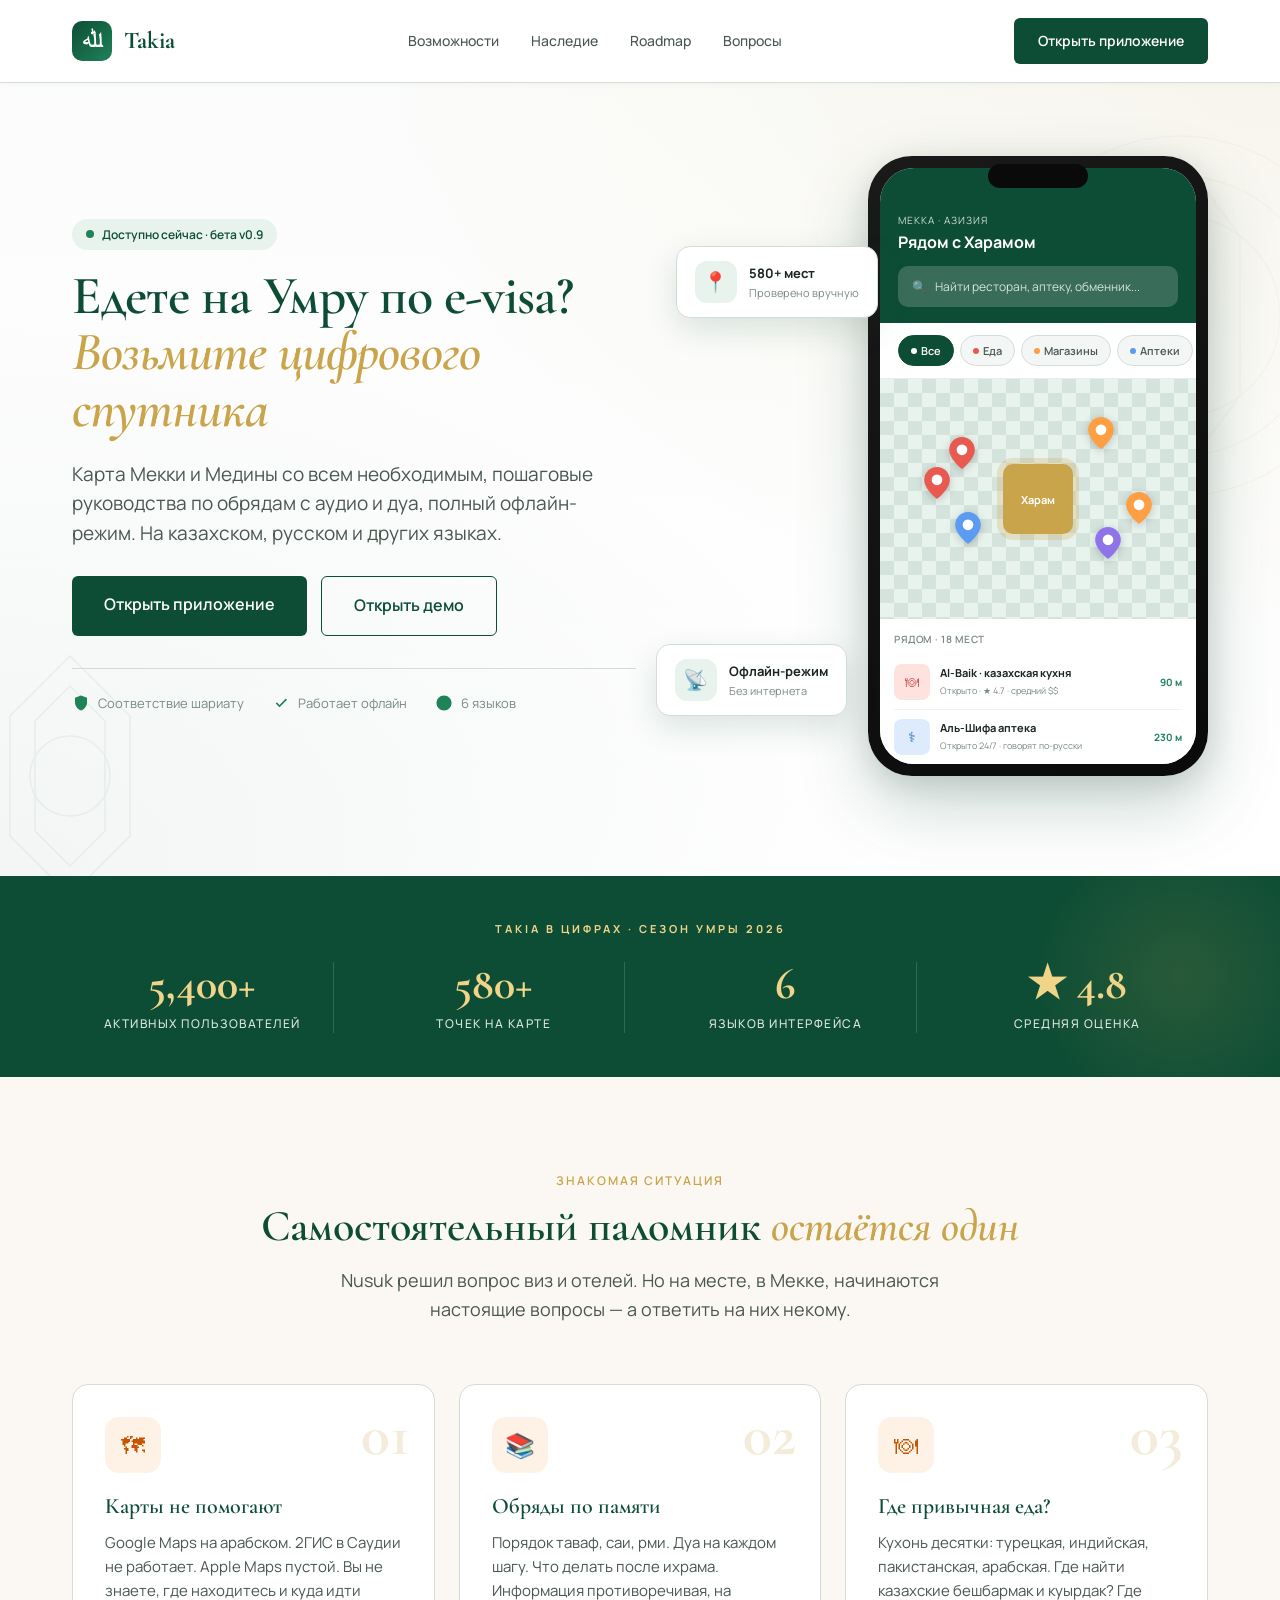
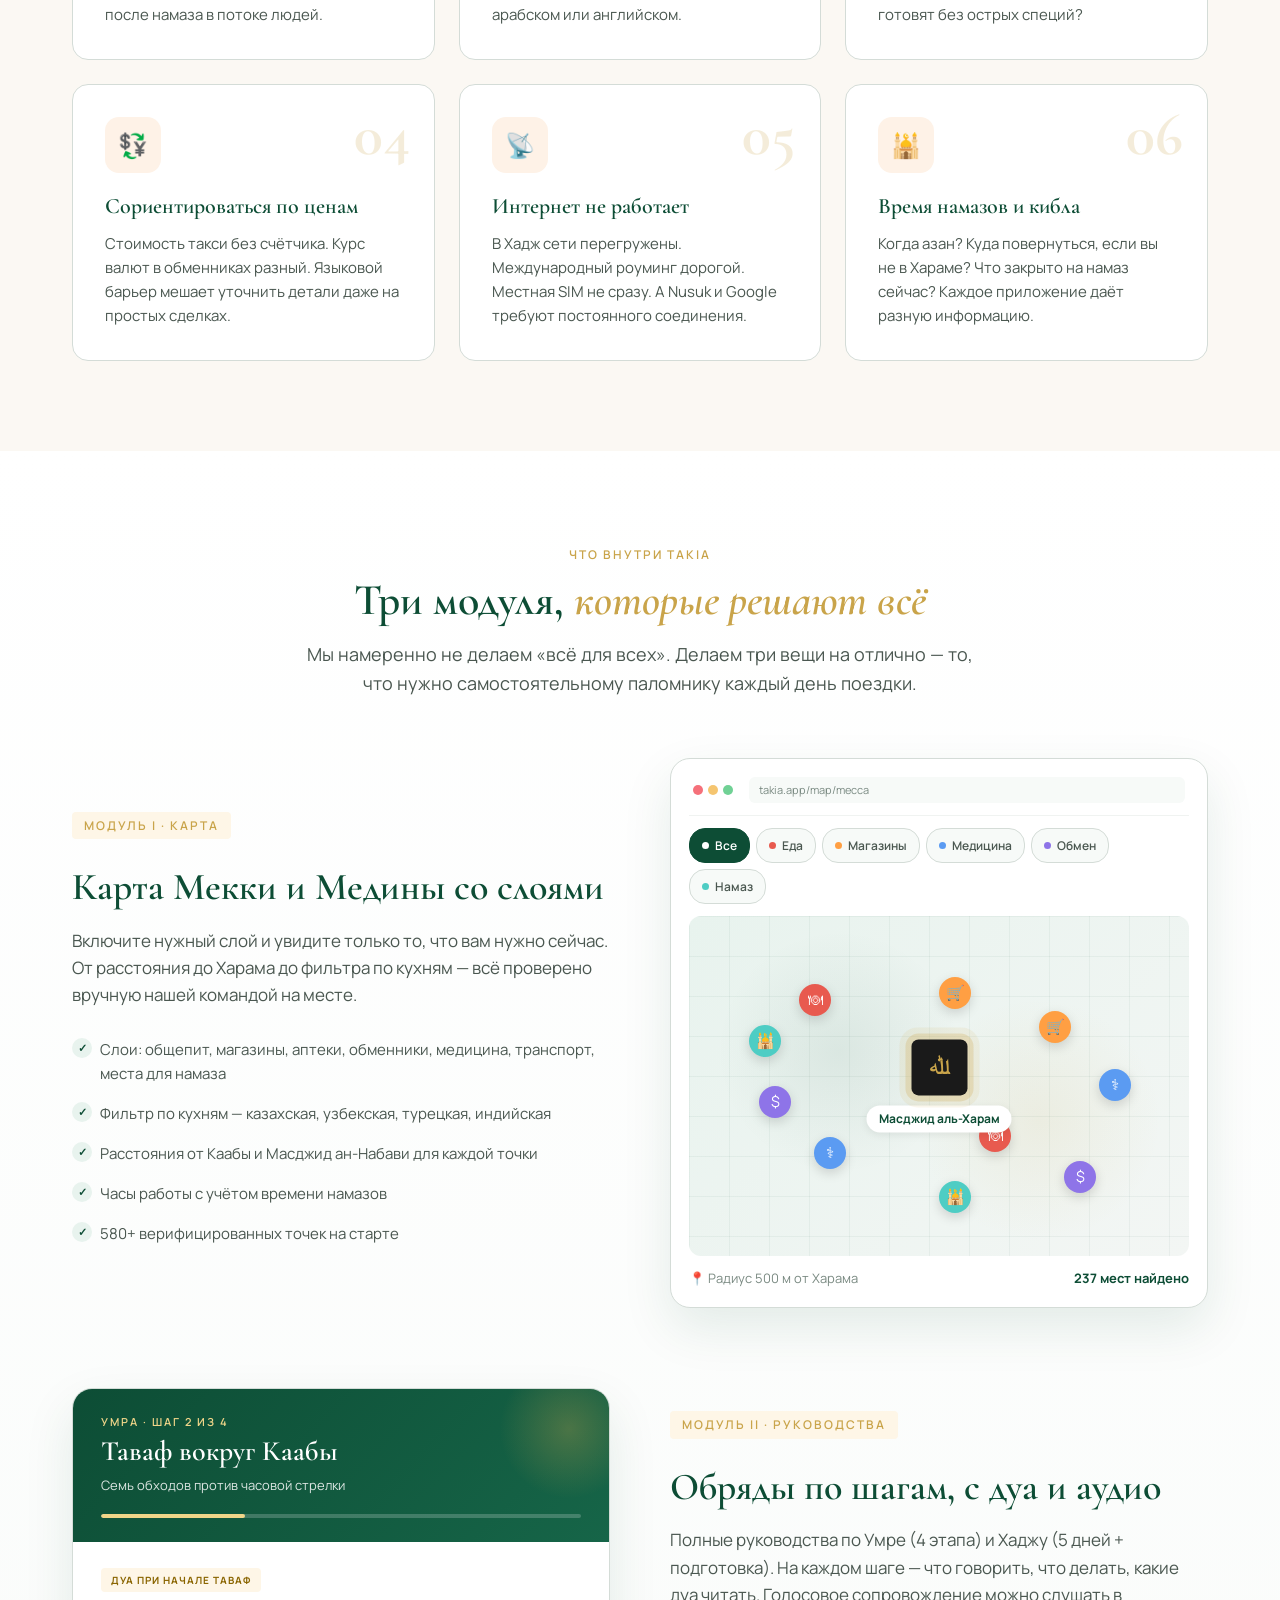
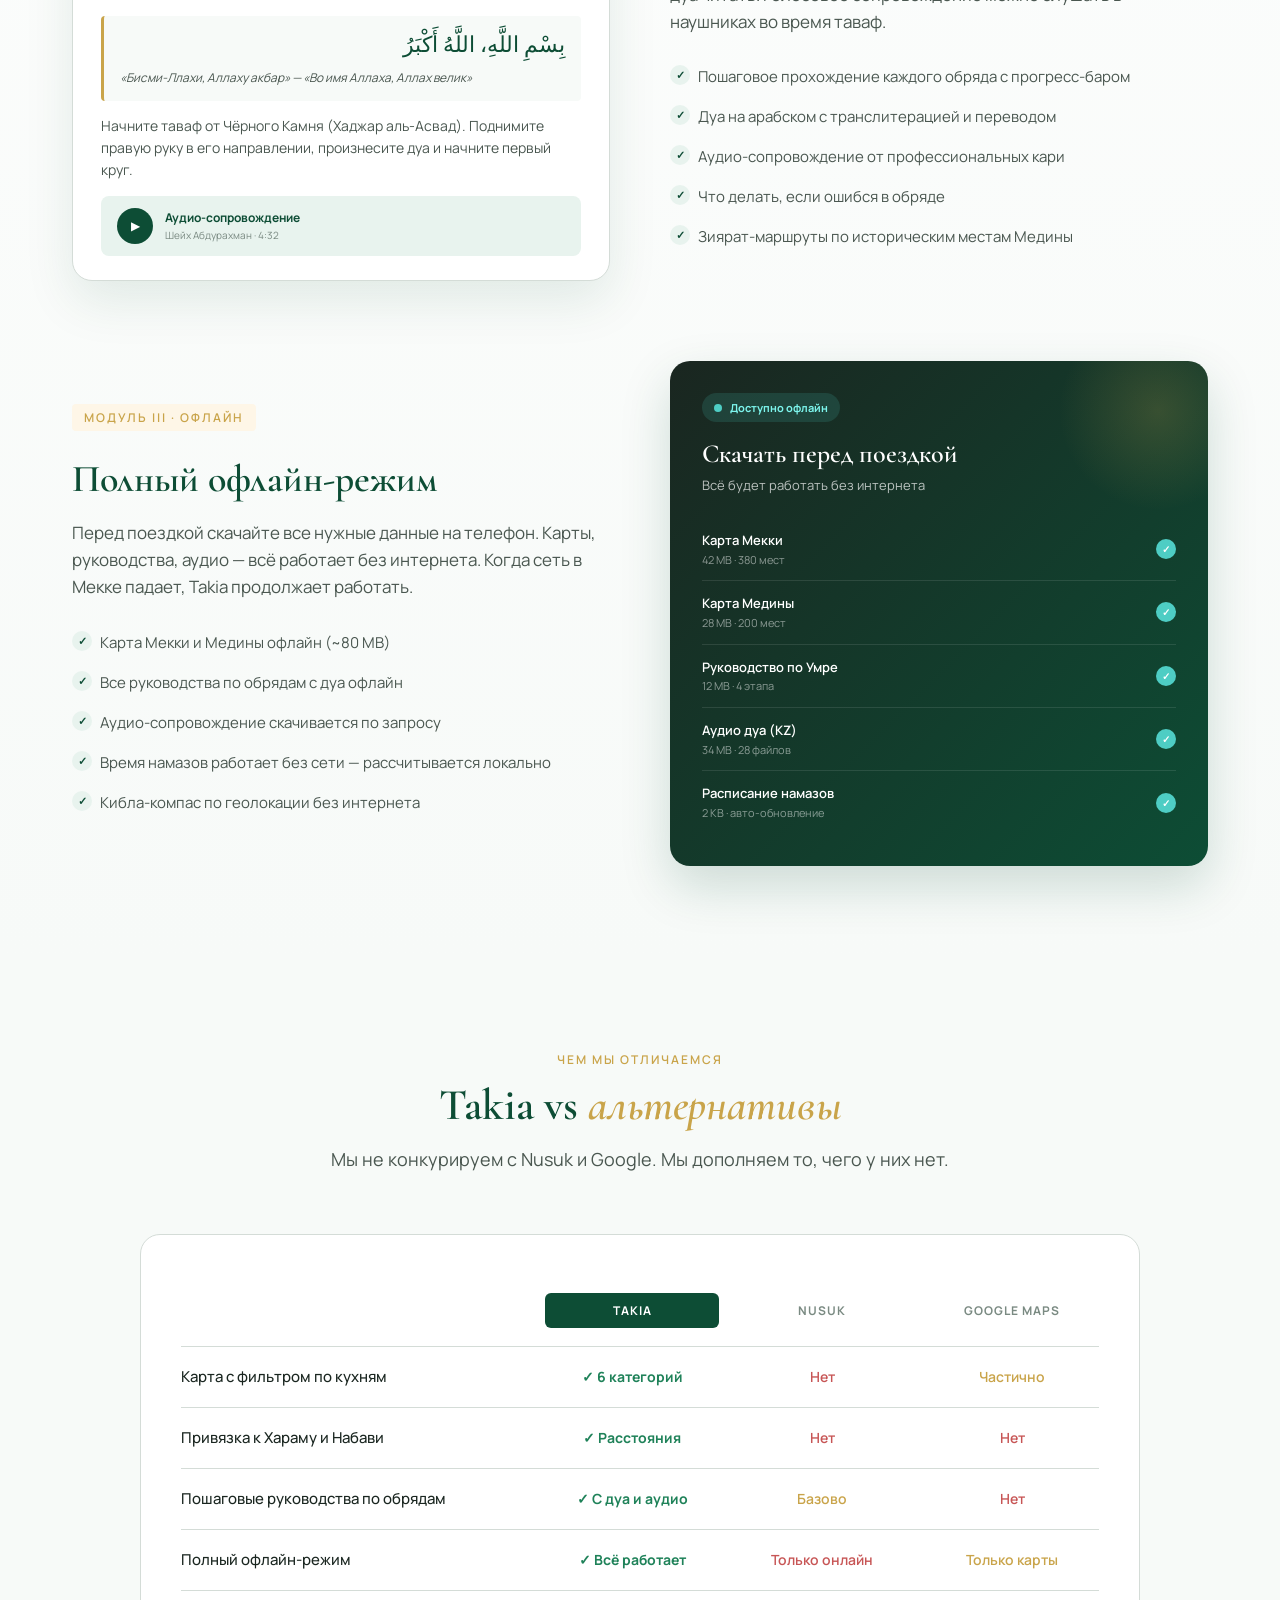
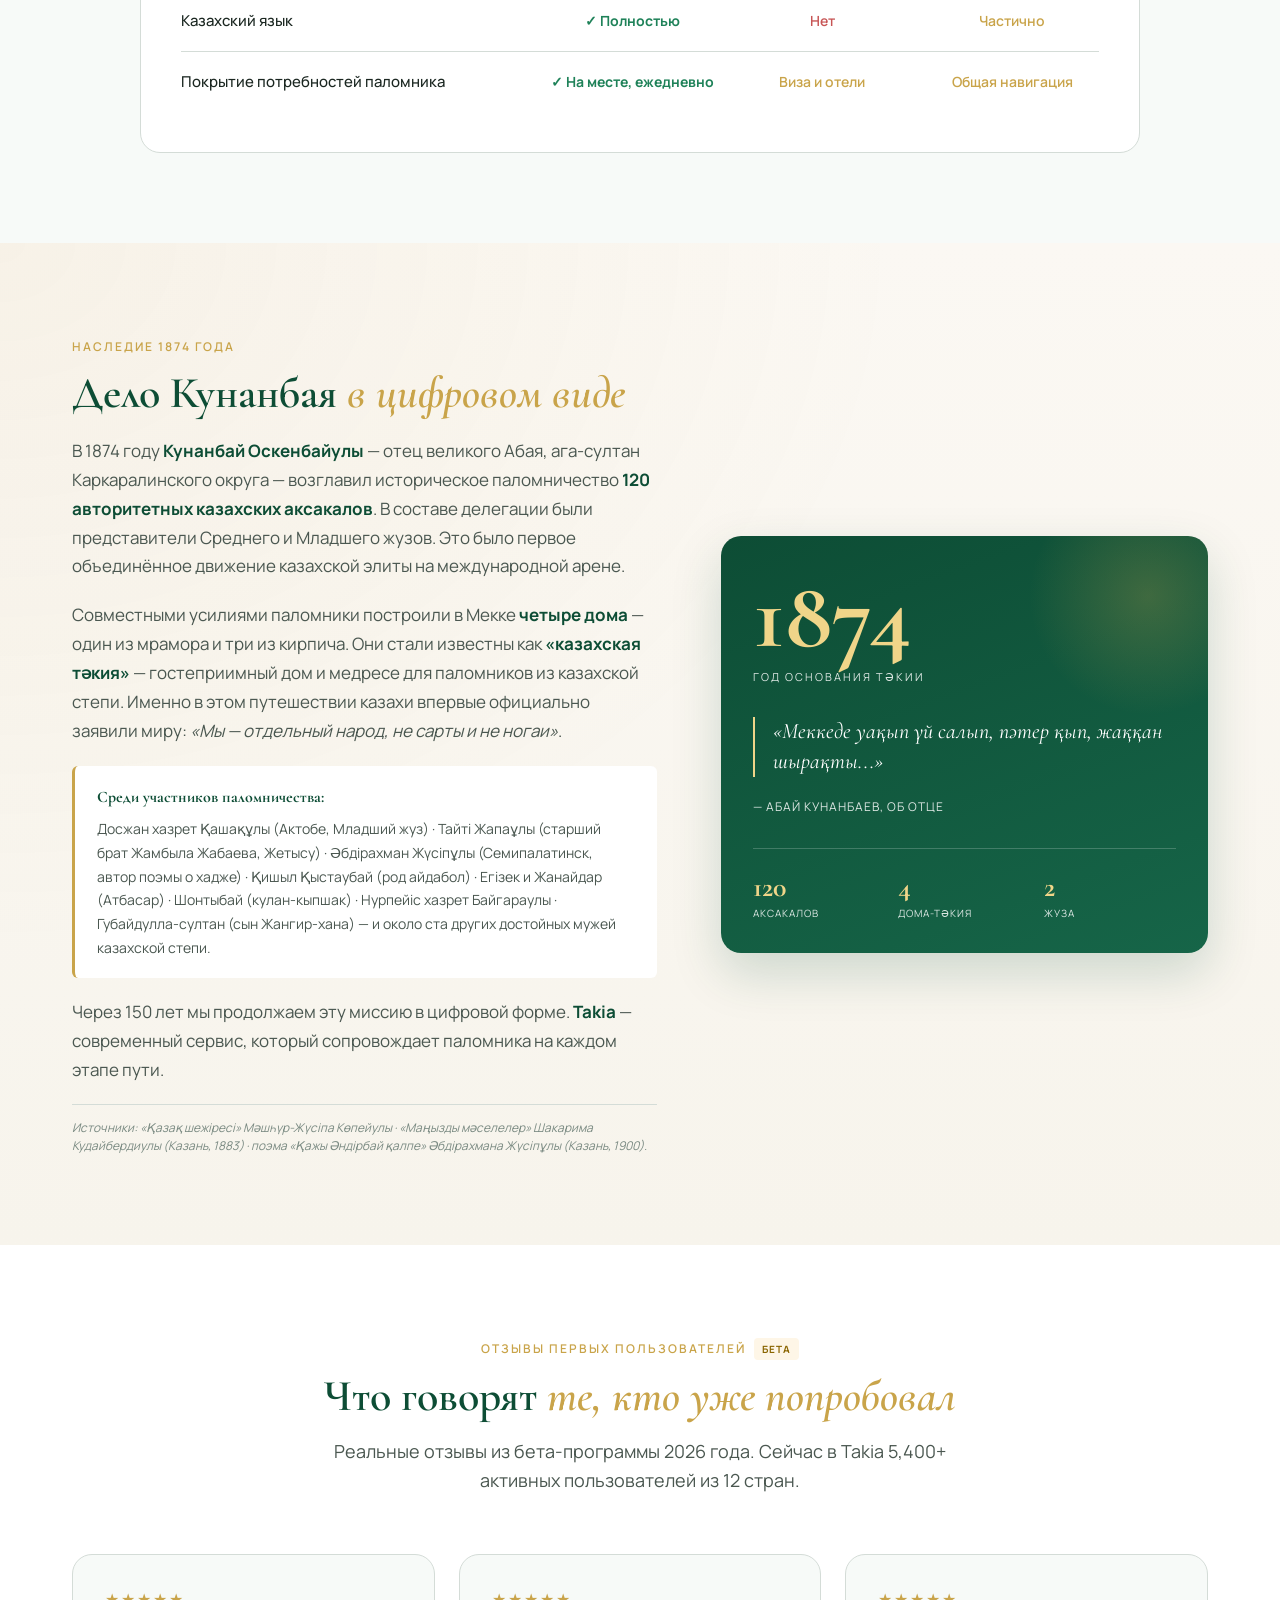
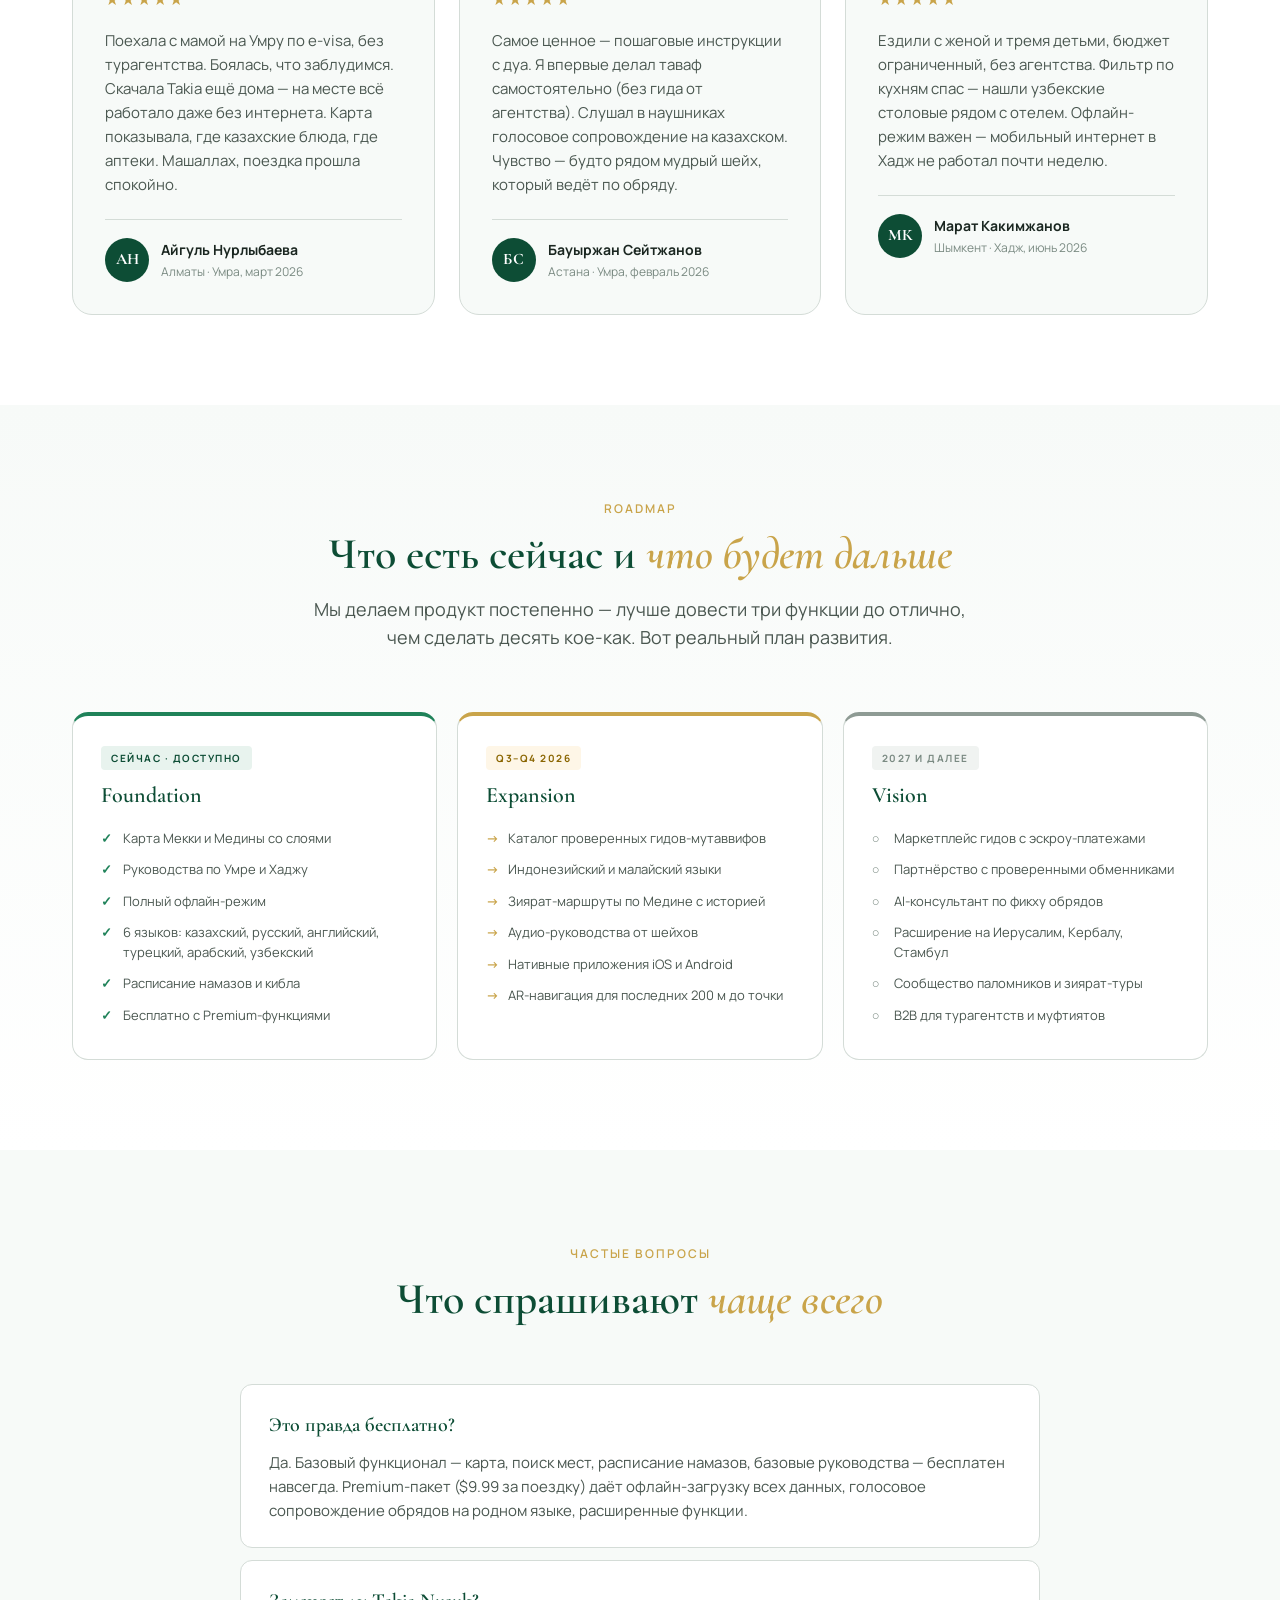
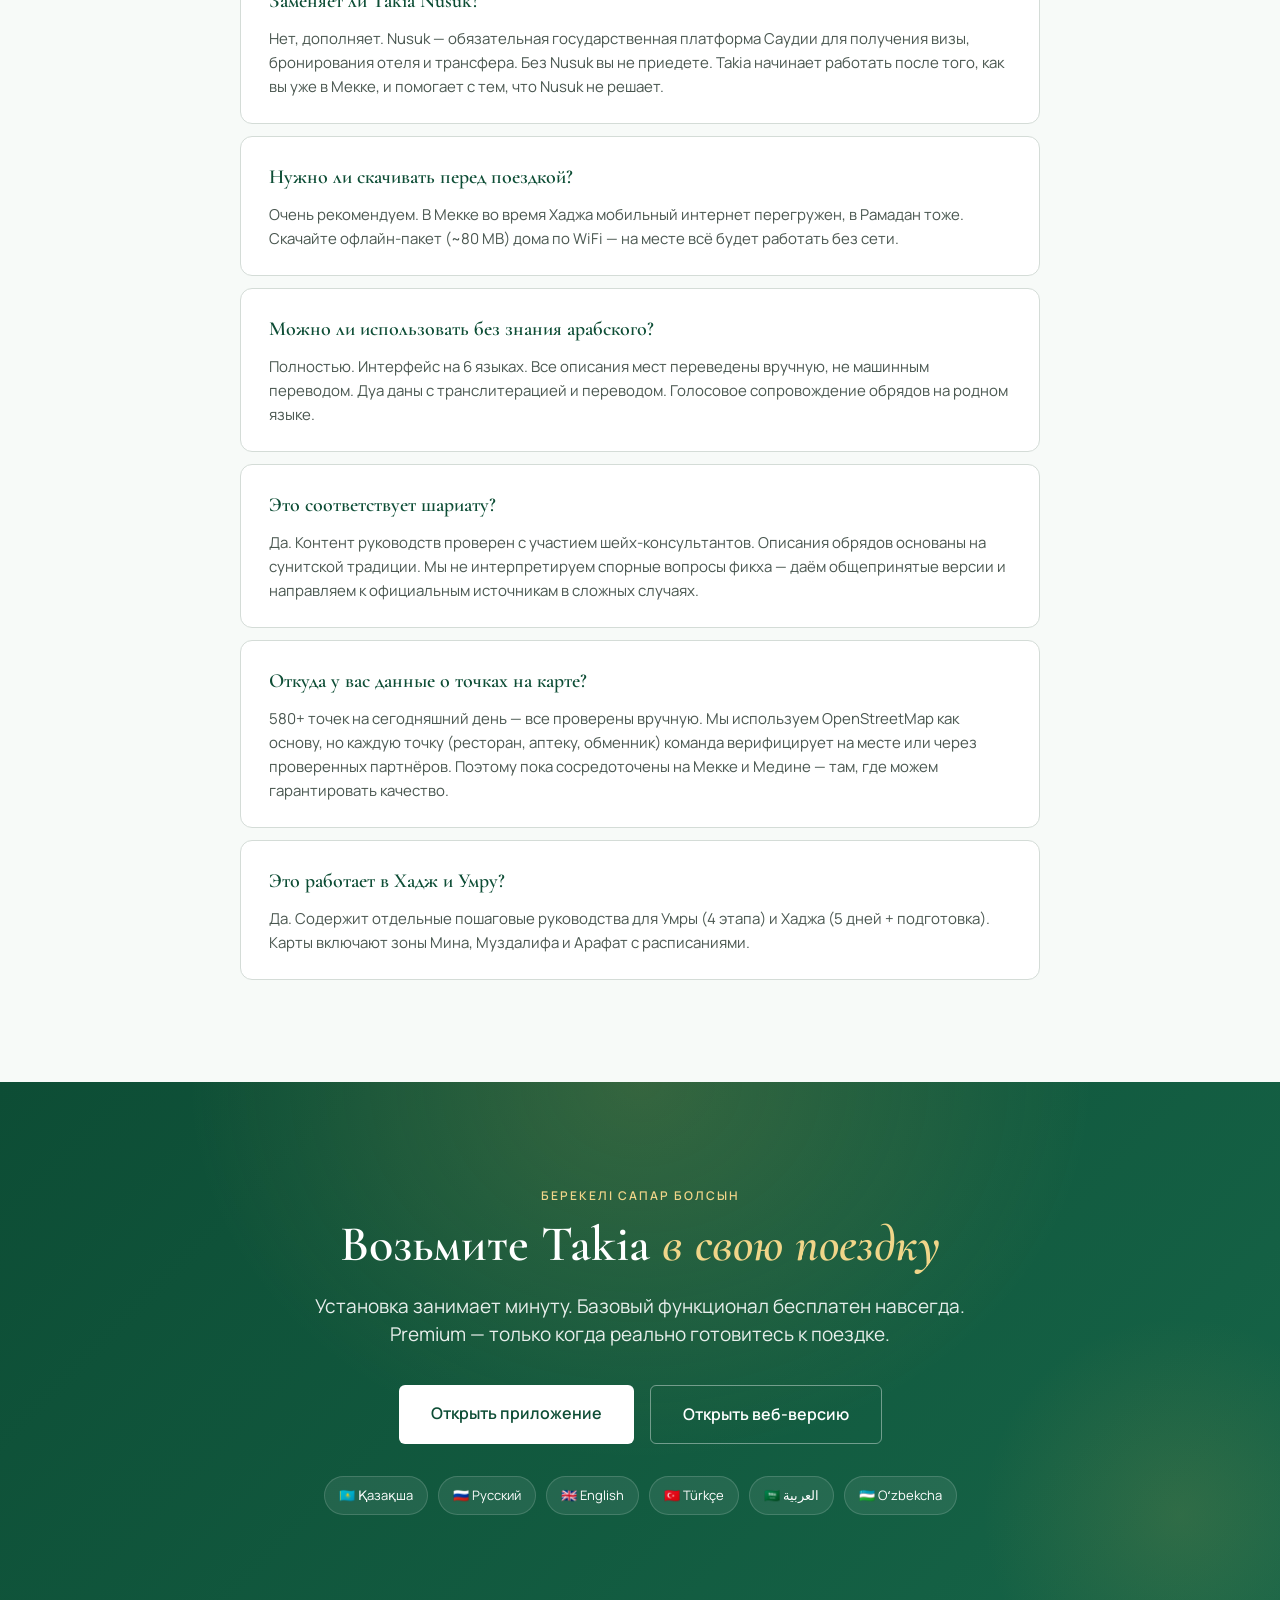
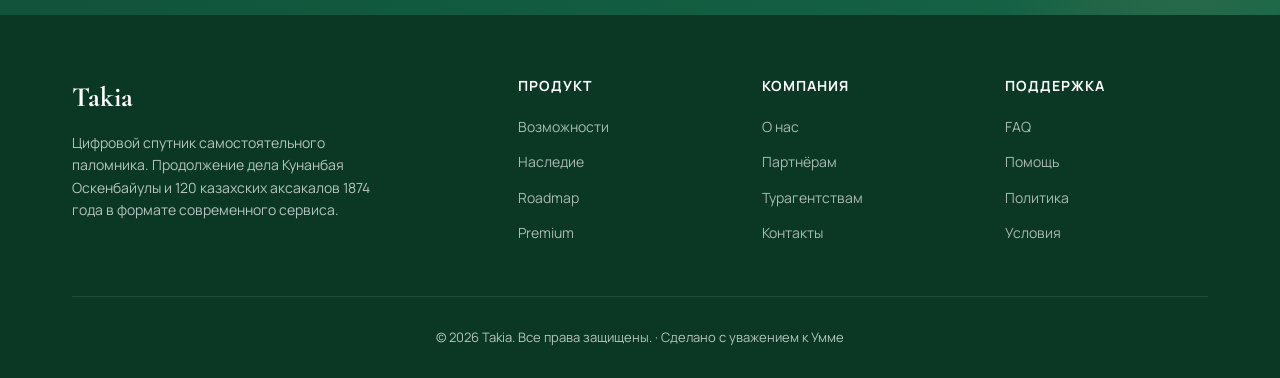
==== commit 70bff12f: "Add files via upload" ====
--- a/index.html
+++ b/index.html
@@ -1293,7 +1293,7 @@
       <li><a href="#roadmap">Roadmap</a></li>
       <li><a href="#faq">Вопросы</a></li>
     </ul>
-    <a href="#cta" class="btn btn-primary">Начать бесплатно</a>
+    <a href="app.html" class="btn btn-primary">Открыть приложение</a>
   </div>
 </nav>
 
@@ -1325,8 +1325,8 @@
         <h1>Едете на Умру по e-visa? <span class="accent">Возьмите цифрового спутника</span></h1>
         <p class="lead">Карта Мекки и Медины со всем необходимым, пошаговые руководства по обрядам с аудио и дуа, полный офлайн-режим. На казахском, русском и других языках.</p>
         <div class="hero-cta">
-          <a href="#cta" class="btn btn-primary btn-large">Начать бесплатно</a>
-          <a href="#features" class="btn btn-outline btn-large">Посмотреть демо</a>
+          <a href="app.html" class="btn btn-primary btn-large">Открыть приложение</a>
+          <a href="app.html" class="btn btn-outline btn-large">Открыть демо</a>
         </div>
         <div class="hero-trust">
           <div class="trust-item">
@@ -1888,8 +1888,8 @@
       <h2>Возьмите Takia <span class="accent">в свою поездку</span></h2>
       <p>Установка занимает минуту. Базовый функционал бесплатен навсегда. Premium — только когда реально готовитесь к поездке.</p>
       <div class="cta-buttons">
-        <a href="#" class="btn btn-white btn-large">Начать бесплатно</a>
-        <a href="#" class="btn btn-ghost btn-large">Открыть веб-версию</a>
+        <a href="app.html" class="btn btn-white btn-large">Открыть приложение</a>
+        <a href="app.html" class="btn btn-ghost btn-large">Открыть веб-версию</a>
       </div>
       <div class="languages-row">
         <span class="lang-pill">🇰🇿 Қазақша</span>
